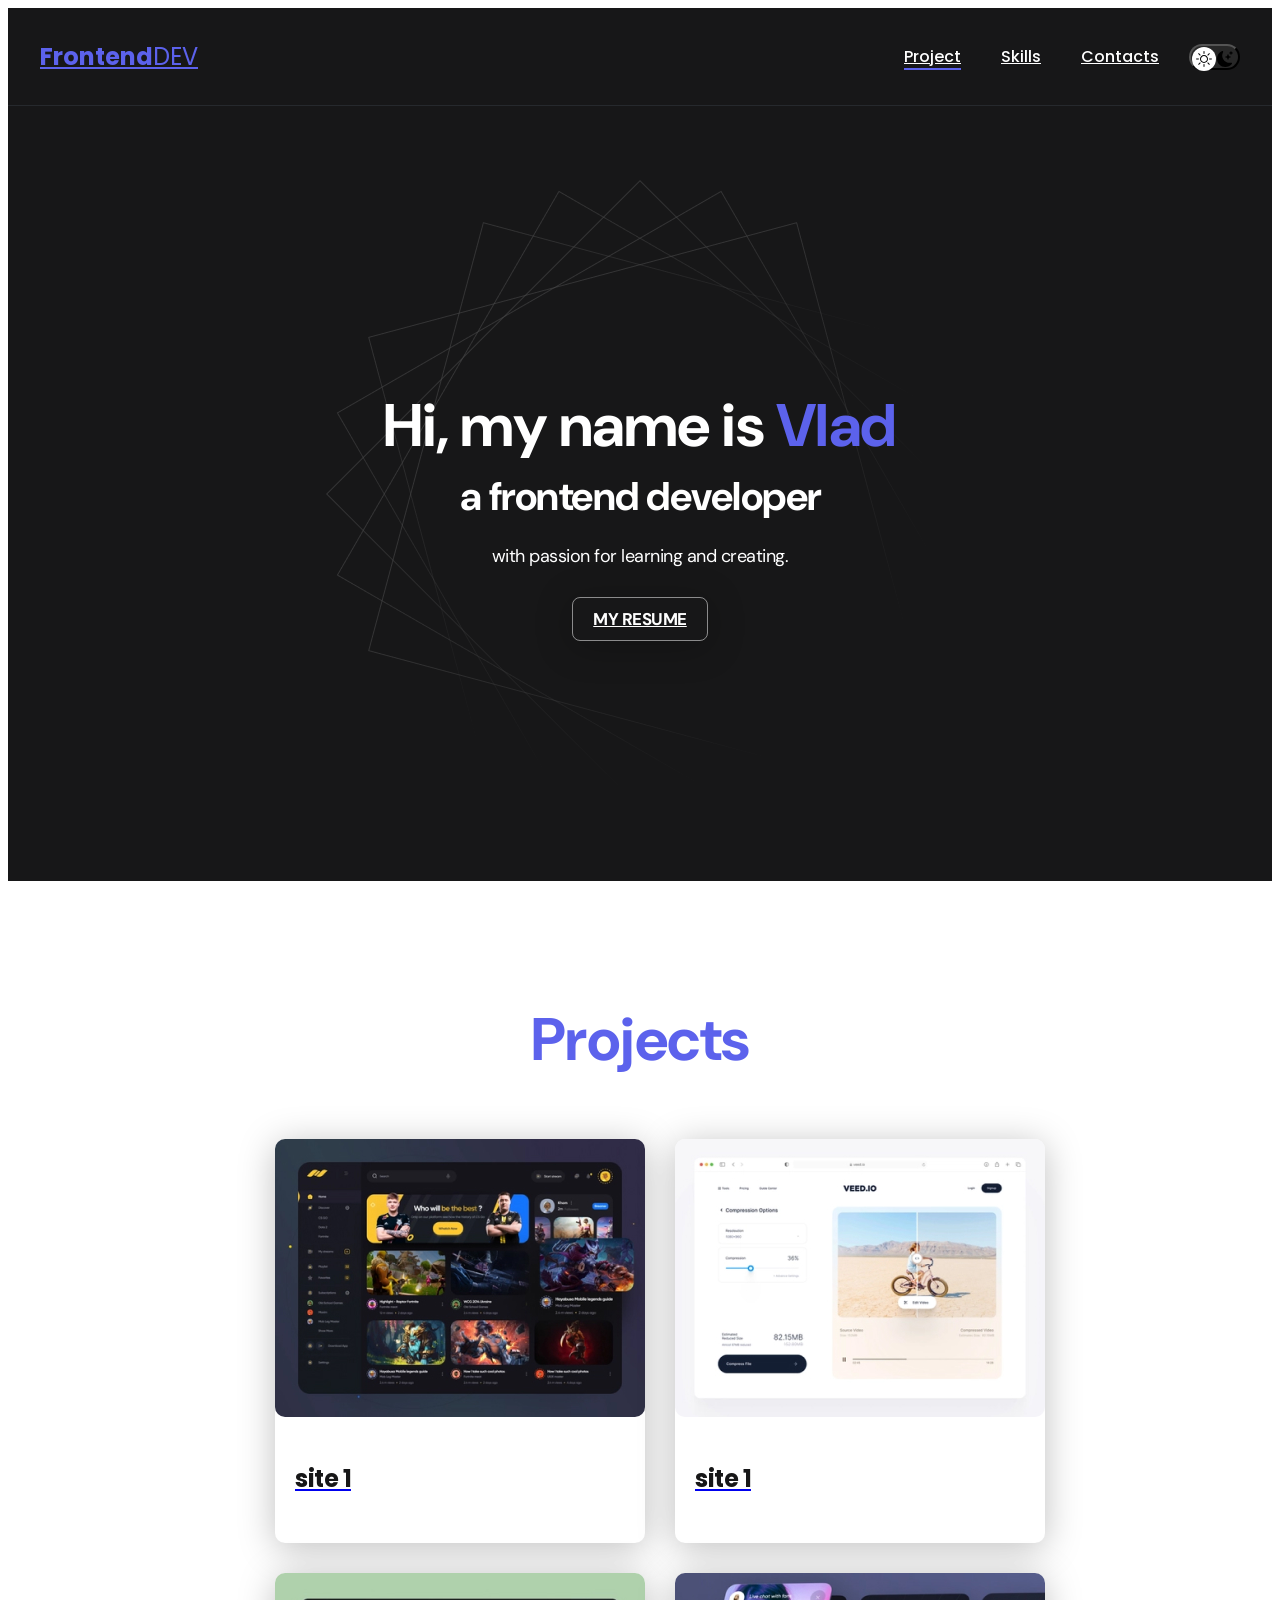
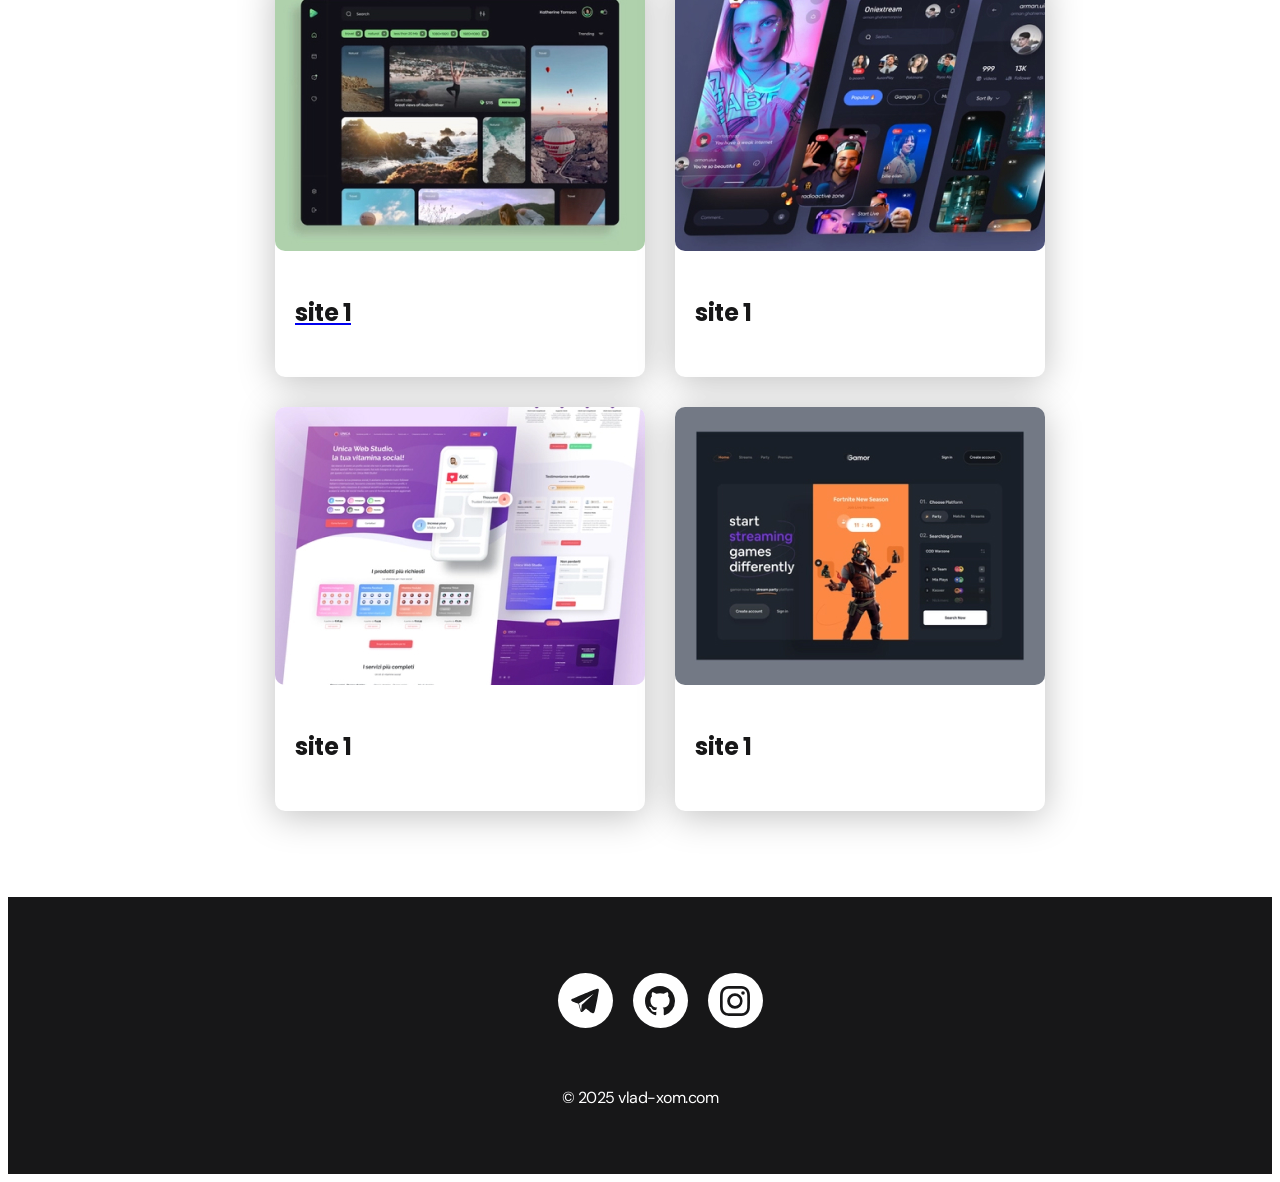
==== index.html @ 2c5d8821 "Update project" ====
<!DOCTYPE html>
<html lang="en">
<head>
    <meta charset="UTF-8">
    <meta name="viewport" content="width=device-width, initial-scale=1.0">
    <title>My portfolio</title>
    <link rel="stylesheet" href="./css/main.css">
<link rel="stylesheet" href="https://fonts.googleapis.com/css2?family=Material+Symbols+Outlined:opsz,wght,FILL,GRAD@20..48,100..700,0..1,-50..200&icon_names=alternate_email" />

</head>
<body>
    <nav class="nav">
        <div class="container">
            <div class="nav-row">
                <a href="./index.html" class="logo"><strong>Frontend</strong>DEV</a>

                <button class="dark-mode-btn">
                    <img src="./img/icons/Sun.svg" alt="" class="dark-mode-btn__icon">
                    <img src="./img/icons/Moon.svg" alt="" class="dark-mode-btn__icon">
                </button>

                <ul class="nav-list">
                    <li class="nav-list__item"><a href="./index.html" class="nav-list__link nav-list__link--active">Project</a></li>
                    <li class="nav-list__item"><a href="./skills.html" class="nav-list__link">Skills</a></li>
                    <li class="nav-list__item"><a href="./contacts.html" class="nav-list__link">Contacts</a></li>
                </ul>
            </div>
        </div>
    </nav>

    <header class="header">
                <div class="header__wrapper">
                <h1 class="header__title">
                    <strong>Hi, my name is <em>Vlad</em></strong><br>
                     a frontend developer
                </h1>
                <div class="header__text">
                    <p>with passion for learning and creating.</p>
                </div>
                <!--class="btn" Був такий клас але змінив 300 строчка css-->
                <a href=".//resume.html" class="header-btn">My resume</a>
            </div>
    </header>

    <main class="section">
        <div class="container">
            <h2 class="title-1">Projects</h2>
            <ul class="projects">
                <li class="project">
                    <a href="./project-page.html">
                    <img src="./img/projects/01.jpg" alt="Project img" class="project__img">
                    <h3 class="project__title">site 1</h3>
                    </a>
                </li>
                <li class="project">
                    <a href="./project-page.html">
                    <img src="./img/projects/02.jpg" alt="Project img" class="project__img">
                    <h3 class="project__title">site 1</h3>
                    </a>
                </li>
                <li class="project">
                    <a href="./project-page.html">
                    <img src="./img/projects/03.jpg" alt="Project img" class="project__img">
                    <h3 class="project__title">site 1</h3>
                    </a>
                </li>
                <li class="project">
                    <img src="./img/projects/04.jpg" alt="Project img" class="project__img">
                    <h3 class="project__title">site 1</h3>
                </li>
                <li class="project">
                    <img src="./img/projects/05.jpg" alt="Project img" class="project__img">
                    <h3 class="project__title">site 1</h3>
                </li>
                <li class="project">
                    <img src="./img/projects/06.jpg" alt="Project img" class="project__img">
                    <h3 class="project__title">site 1</h3>
                </li>
            </ul>
        </div>
    </main>

    <footer class="footer">
        <div class="container">
            <div class="footer__wrapper">
                <!-- Стара версія 
            <ul class="social">
                <li class="social__item"><a href="https://github.com/vlad-xom"><img src="./img/icons/gitHub.svg" alt="link"></a></li>
                <li class="social__item"><a href="https://www.instagram.com/vlad.wrtx?igsh=cWZtY2U5YmU4dnN1&utm_source=qr"><img src="./img/icons/instagram.svg" alt="link"></a></li>
                <li class="social__item"><a href="#!"><img src="./img/icons/linkedIn.svg" alt="link"></a></li>
                <li class="social__item"><a href="#!"><img src="./img/icons/twitter.svg" alt="link"></a></li> -->
                <!--<li class="social__item"><a href="#!"><img src="./img/icons/vk.svg" alt="link"></a></li> 
            </ul>
        -->
            <ul class="example-2">
                  <li class="icon-content">
                <a
                  data-social="telegram"
                  aria-label="Telegram"
                  href="https://t.me/vlad_wrtx">
                  <div class="filled"></div>
                  <svg viewBox="0 0 100 100" version="1.1">
                    <path
                      fill="currentColor"
                      d="M95,9.9c-1.3-1.1-3.4-1.2-7-0.1c0,0,0,0,0,0c-2.5,0.8-24.7,9.2-44.3,17.3c-17.6,7.3-31.9,13.7-33.6,14.5  c-1.9,0.6-6,2.4-6.2,5.2c-0.1,1.8,1.4,3.4,4.3,4.7c3.1,1.6,16.8,6.2,19.7,7.1c1,3.4,6.9,23.3,7.2,24.5c0.4,1.8,1.6,2.8,2.2,3.2  c0.1,0.1,0.3,0.3,0.5,0.4c0.3,0.2,0.7,0.3,1.2,0.3c0.7,0,1.5-0.3,2.2-0.8c3.7-3,10.1-9.7,11.9-11.6c7.9,6.2,16.5,13.1,17.3,13.9  c0,0,0.1,0.1,0.1,0.1c1.9,1.6,3.9,2.5,5.7,2.5c0.6,0,1.2-0.1,1.8-0.3c2.1-0.7,3.6-2.7,4.1-5.4c0-0.1,0.1-0.5,0.3-1.2  c3.4-14.8,6.1-27.8,8.3-38.7c2.1-10.7,3.8-21.2,4.8-26.8c0.2-1.4,0.4-2.5,0.5-3.2C96.3,13.5,96.5,11.2,95,9.9z M30,58.3l47.7-31.6  c0.1-0.1,0.3-0.2,0.4-0.3c0,0,0,0,0,0c0.1,0,0.1-0.1,0.2-0.1c0.1,0,0.1,0,0.2-0.1c-0.1,0.1-0.2,0.4-0.4,0.6L66,38.1  c-8.4,7.7-19.4,17.8-26.7,24.4c0,0,0,0,0,0.1c0,0-0.1,0.1-0.1,0.1c0,0,0,0.1-0.1,0.1c0,0.1,0,0.1-0.1,0.2c0,0,0,0.1,0,0.1  c0,0,0,0,0,0.1c-0.5,5.6-1.4,15.2-1.8,19.5c0,0,0,0,0-0.1C36.8,81.4,31.2,62.3,30,58.3z"></path>
                  </svg>
                </a>
                <div class="tooltip">Telegram</div>
              </li>
              
              <li class="icon-content">
                <a href="https://github.com/vlad-xom" aria-label="GitHub" data-social="github">
                  <div class="filled"></div>
                  <svg
                    xmlns="http://www.w3.org/2000/svg"
                    width="16"
                    height="16"
                    fill="currentColor"
                    class="bi bi-github"
                    viewBox="0 0 16 16"
                    xml:space="preserve">
                    <path
                      d="M8 0C3.58 0 0 3.58 0 8c0 3.54 2.29 6.53 5.47 7.59.4.07.55-.17.55-.38 0-.19-.01-.82-.01-1.49-2.01.37-2.53-.49-2.69-.94-.09-.23-.48-.94-.82-1.13-.28-.15-.68-.52-.01-.53.63-.01 1.08.58 1.23.82.72 1.21 1.87.87 2.33.66.07-.52.28-.87.51-1.07-1.78-.2-3.64-.89-3.64-3.95 0-.87.31-1.59.82-2.15-.08-.2-.36-1.02.08-2.12 0 0 .67-.21 2.2.82.64-.18 1.32-.27 2-.27s1.36.09 2 .27c1.53-1.04 2.2-.82 2.2-.82.44 1.1.16 1.92.08 2.12.51.56.82 1.27.82 2.15 0 3.07-1.87 3.75-3.65 3.95.29.25.54.73.54 1.48 0 1.07-.01 1.93-.01 2.2 0 .21.15.46.55.38A8.01 8.01 0 0 0 16 8c0-4.42-3.58-8-8-8"
                      fill="currentColor"></path>
                  </svg>
                </a>
                <div class="tooltip">GitHub</div>
              </li>

              <li class="icon-content">
                <a
                  href="https://www.instagram.com/vlad.wrtx?igsh=cWZtY2U5YmU4dnN1&utm_source=qr"
                  aria-label="Instagram"
                  data-social="instagram">
                  <div class="filled"></div>
                  <svg
                    xmlns="http://www.w3.org/2000/svg"
                    width="16"
                    height="16"
                    fill="currentColor"
                    class="bi bi-instagram"
                    viewBox="0 0 16 16"
                    xml:space="preserve">
                    <path
                      d="M8 0C5.829 0 5.556.01 4.703.048 3.85.088 3.269.222 2.76.42a3.9 3.9 0 0 0-1.417.923A3.9 3.9 0 0 0 .42 2.76C.222 3.268.087 3.85.048 4.7.01 5.555 0 5.827 0 8.001c0 2.172.01 2.444.048 3.297.04.852.174 1.433.372 1.942.205.526.478.972.923 1.417.444.445.89.719 1.416.923.51.198 1.09.333 1.942.372C5.555 15.99 5.827 16 8 16s2.444-.01 3.298-.048c.851-.04 1.434-.174 1.943-.372a3.9 3.9 0 0 0 1.416-.923c.445-.445.718-.891.923-1.417.197-.509.332-1.09.372-1.942C15.99 10.445 16 10.173 16 8s-.01-2.445-.048-3.299c-.04-.851-.175-1.433-.372-1.941a3.9 3.9 0 0 0-.923-1.417A3.9 3.9 0 0 0 13.24.42c-.51-.198-1.092-.333-1.943-.372C10.443.01 10.172 0 7.998 0zm-.717 1.442h.718c2.136 0 2.389.007 3.232.046.78.035 1.204.166 1.486.275.373.145.64.319.92.599s.453.546.598.92c.11.281.24.705.275 1.485.039.843.047 1.096.047 3.231s-.008 2.389-.047 3.232c-.035.78-.166 1.203-.275 1.485a2.5 2.5 0 0 1-.599.919c-.28.28-.546.453-.92.598-.28.11-.704.24-1.485.276-.843.038-1.096.047-3.232.047s-2.39-.009-3.233-.047c-.78-.036-1.203-.166-1.485-.276a2.5 2.5 0 0 1-.92-.598 2.5 2.5 0 0 1-.6-.92c-.109-.281-.24-.705-.275-1.485-.038-.843-.046-1.096-.046-3.233s.008-2.388.046-3.231c.036-.78.166-1.204.276-1.486.145-.373.319-.64.599-.92s.546-.453.92-.598c.282-.11.705-.24 1.485-.276.738-.034 1.024-.044 2.515-.045zm4.988 1.328a.96.96 0 1 0 0 1.92.96.96 0 0 0 0-1.92m-4.27 1.122a4.109 4.109 0 1 0 0 8.217 4.109 4.109 0 0 0 0-8.217m0 1.441a2.667 2.667 0 1 1 0 5.334 2.667 2.667 0 0 1 0-5.334"
                      fill="currentColor"></path>
                  </svg>
                </a>
                <div class="tooltip">Instagram</div>
              </li>
            </ul>
            <div class="copyright">
                <p>© 2025 vlad-xom.com</p>
            </div>
            </div>
        </div>
    </footer>


    <script src="./js/main.js"></script>

</body>
</html>
---- css/main.css ----
@import "./reset.css";
@import url('https://fonts.googleapis.com/css2?family=DM+Sans:ital,opsz,wght@0,9..40,100..1000;1,9..40,100..1000&family=Poppins:wght@400;500;700&display=swap');


:root {
    --blackpure: #000;
    --black: #171718;
    --black-border: #26292d;
    --white: #fff;
    --purpule: #5c62ec;



    --text-color: var(--black);
    --dark-bg: var(--black);
    --dark-border: var(--black-border);
    --header-text: var(--white);
    --accent: var(--purpule);




    /* light mode */
    --page-bg: var(--white);
    --text-color: var(--black);

    --title-1: var(--accent);

    --project-card-bg: var(--white);
    --project-card-text: var(--black);
    --box-shadow: 0px 5px 36px rgba(0, 0, 0, 0.25);
}
.dark {
    /* dark mode */
    --page-bg: #252526;
    --text-color: var(--white);

    --title-1: var(--white);

    --project-card-bg: var(--black);
    --project-card-text: var(--white);
    --box-shadow: 0px 5px 36px rgba(0, 0, 0, 0.8);


}
html,body {
    display: flex;
    flex-direction: column;
    font-family: "DM Sans", sans-serif;
    letter-spacing: -0.5px;
    min-height: 100vh;

    /* light mode */ 
    background-color: var(--page-bg);
    color: var(--text-color);

}



.container {
    margin: 0 auto;
    padding: 0 15px;
    max-width: 1200px;
}


.section {
    padding: 70px 0;
}

.title-1 {
    margin-bottom: 60px;
    font-size: 60px;
    font-weight: 700;
    color: var(--title-1);
    line-height: 1.3;
    text-align: center;

}

.title-2 {
    font-size: 40px;
    line-height: 1.3;
    margin-bottom: 20px;
    font-weight: 700;
}
/*
.none {
    display: none !important;
}
*/

/*
.poppins-regular {
  font-family: "Poppins", sans-serif;
  font-weight: 400;
  font-style: normal;
}

.poppins-medium {
  font-family: "Poppins", sans-serif;
  font-weight: 500;
  font-style: normal;
}

.poppins-bold {
  font-family: "Poppins", sans-serif;
  font-weight: 700;
  font-style: normal;
}

.dm-sans-<uniquifier> {
  font-family: "DM Sans", sans-serif;
  font-optical-sizing: auto;
  font-weight: <weight>;
  font-style: normal;
}
*/


/* Nav */

.nav {
    padding: 20px 0;
    border-bottom: 1px solid var(--dark-border);
    background-color: var(--dark-bg);
    color: var(--header-text);
    letter-spacing: normal;
}
.nav-row {
    display: flex;
    justify-content: flex-end;
    align-items: center;
    column-gap: 30px;
    row-gap: 20px;
    flex-wrap: wrap;
}

.logo {
    margin-right: auto;
    color: var(--accent);
    font-size: 24px;
    font-family: "Poppins", sans-serif;
}

.logo strong {
    font-weight: 700;
}
.nav-list {
    display: flex;
    align-items: center;
    row-gap: 10px;
    column-gap: 40px;
    font-size: 16px;
    font-weight: 500;
    font-family: 'Poppins' sans-serif;
}
.nav-list__link {
    color: var(--header-text);
    transition: opacity 0.2s ease-in;
}
.nav-list__link:hover {
    opacity: 0.8;
}
.nav-list__link--active {
    position: relative;
}

.nav-list__link--active::before {
    content: "";
    position: absolute;
    left: 0;
    top: 100%;
    display: block;
    height: 2px;
    width: 100%;
    background-color: var(--accent);
}

/* Dark mode btn */ 

.dark-mode-btn {
    order: 9;
    display: flex;
    justify-content: space-between;
    position: relative;
    width: 51px;
    height: 26px;
    border-radius: 50px;
    background-color: #272727;
    padding: 5px;
}
.dark-mode-btn::before {
    content: '';
    position: absolute;
    top: 1px;
    left: 1px;
    display: block;
    width: 24px;
    height: 24px;
    border-radius: 50%;
    background-color: var(--white);
    transition: all 0.2s ease-in;
}

.dark-mode-btn--active::before {
    left: 26px;
}

.dark-mode-btn__icon {
    position: relative;
    z-index: 9;
}


/* Header */


.header {
    display: flex;
    justify-content: center;
    align-items: center;
    min-height: 695px;
    padding: 40px 0;
    background-color: var(--dark-bg);
    color: var(--header-text);
    text-align: center;
    background-image: url('./../img/Header-bg.png');
    background-repeat: no-repeat;
    background-size: auto;
    background-position: center;
}

.header__wrapper {
    padding: 0 15px;
    max-width: 660px;
}

.header__title {
    margin-bottom: 20px;
    font-size: 40px;
    font-weight: 700;
    line-height: 1.4;
}
.header__title strong {
    font-size: 60px;
    font-weight: 700;
}
.header__title em {
    font-style: normal;
    color: var(--accent);
}
.header__text {
    margin-bottom: 40px;
    font-size: 18px;
    line-height: 1.333;
}
.header__text p + p {
    margin-top: 0.5em;
}

.header-btn {
  padding: 10px 20px;
  text-transform: uppercase;
  border-radius: 8px;
  font-size: 17px;
  font-weight: 700;
  color: var(--white);
  text-shadow: none;
  background: transparent;
  cursor: pointer;
  box-shadow: var(--box-shadow);
  border: 1px solid #ffffff80;
  transition: 0.5s ease;
  user-select: none;
}

.header-btn:hover {
  color: #ffffff;
  background: var(--accent);
  border: 1px solid #5c62ec;
  text-shadow: 0 0 5px #ffffff, 0 0 10px #ffffff, 0 0 20px #ffffff;
  box-shadow: 0 0 5px #5c62ec, 0 0 20px #5c62ec, 0 0 50px #5c62ec,
    0 0 100px #5c62ec;
}

/* 
.btn {
    display: inline-block;
    height: 48px;
    padding: 12px 28px;
    border-radius: 5px;
    background-color: var(--accent);
    color: var(--white);
    letter-spacing: 0.15px;
    font-size: 16px;
    font-weight: 500;
    transition: opacity 0.15s ease-in; 
}

.btn:hover {
    opacity: 0.8;
}
.btn:active {
    position: relative;
    top: 2px;
}
*/
/* Btn outline */

.button-icon {
  display: flex;
  border: 3px #fff solid;
  width: fit-content;
  height: fit-content;
  cursor: pointer;
}

.icon {
  background-color: #fff;
  padding: 10px 10px 5px 10px;
}

.icon svg {
  width: 25px;
  height: 25px;
}

.cube {
  transition: all 0.4s;
  transform-style: preserve-3d;
  width: 200px;
  height: 20px;
}

.button-icon:hover {
  border-color: var(--accent);
}

.button-icon:hover .cube {
  transform: rotateX(90deg);
}

.side {
  position: absolute;
  height: 47px;
  width: 200px;
  display: flex;
  font-size: 0.8em;
  justify-content: center;
  align-items: center;
  text-transform: uppercase;
  letter-spacing: 0.5px;
  font-weight: bold;
}

.top {
  background: var(--accent);
  color: #fff;
  transform: rotateX(-90deg) translate3d(0, 13.5px, 2em);
}

.front {
  background: #222229;
  color: #fff;
  transform: translate3d(0, 0, 1em);
}
.btn-outline {
    height: 48px;
    border-radius: 5px;
    padding: 12px 20px;
    border: 1px solid #000;
    color: var(--blackpure);
    display: flex;
    column-gap: 10px;
    align-items: center;
    transition: opacity 0.15s ease-in; 
    background-color: var(--white);
}

.btn-outline:hover {
    opacity: 0.8;
}
.btn-outline:active {
    position: relative;
    top: 2px;
}

/* Projects */



.projects {
    display: flex;
    justify-content: center;
    flex-wrap: wrap;
    column-gap: 30px;
    row-gap: 30px;
}

.project {
    max-width: 370px;
    background-color: var(--project-card-bg);
    box-shadow: var(--box-shadow);
    border-radius: 10px;
}

.project__img {
    border-radius: 10px;
}

.project__title {
    padding: 15px 20px 25px;
    font-weight: 700;
    font-size: 24px;
    line-height: 1.3;
    color: var(--project-card-text);
}

/* Project details */

.project-details {
    display: flex;
    flex-direction: column;
    align-items: center;
    margin: 0 auto;
    max-width: 865px;
    text-align: center;
}

.project-details__cover {
    max-width: 100%;
    margin-bottom: 40px;
    box-shadow: 0px 5px 35px rgba(0, 0, 0, 0.25);
    border-radius: 10px;
}

.project-details__desc {
    font-weight: 700;
    font-size: 24px;
    line-height: 130%;
    margin-bottom: 30px;
    line-height: 1.3;
}

/* Content list */



                                                             /* Footer */

.footer {
    margin-top: auto;
    padding: 60px 0 50px;
    background-color: var(--dark-bg);
    color: var(--header-text);
}

.footer__wrapper {
    display: flex;
    flex-direction: column;
    align-items: center;
    row-gap: 27px;
}

.social {
     display: flex;
     column-gap: 30px;
     align-items: center;
}


.copyright {
    font-size: 16px;

}

.copyright p + p {
    margin-top: 0.5em;
}

.content-list {
    max-width: 570px;
    display: flex;
    flex-direction: column;
    align-items: center;
    text-align: center;
    row-gap: 40px;
    margin: 0 auto;
}

.content-list a {
    color: var(--accent);
}

.content-list__item {
    font-size: 18px;
    line-height: 1.5;

}

.content-list__item p + p {
    margin-top: 0.5em;
}


ul {
  list-style: none;
  font-family: "Poppins", sans-serif;
  font-weight: 700;
}

.example-2 {
  display: flex;
  justify-content: center;
  align-items: center;
}
.example-2 .icon-content {
  margin: 0 10px;
  position: relative;
}
.example-2 .icon-content .tooltip {
  position: absolute;
  top: -30px;
  left: 50%;
  transform: translateX(-50%);
  color: #fff;
  padding: 6px 10px;
  border-radius: 5px;
  opacity: 0;
  visibility: hidden;
  font-size: 14px;
  transition: all 0.3s ease;
}
.example-2 .icon-content:hover .tooltip {
  opacity: 1;
  visibility: visible;
  top: -50px;
}
.example-2 .icon-content a {
  position: relative;
  overflow: hidden;
  display: flex;
  justify-content: center;
  align-items: center;
  width: 55px;
  height: 55px;
  border-radius: 50%;
  color: var(--black);
  background-color: #fff;
  transition: all 0.3s ease-in-out;
}
.example-2 .icon-content a:hover {
  box-shadow: 3px 2px 45px 0px rgb(0 0 0 / 12%);
}
.example-2 .icon-content a svg {
  position: relative;
  z-index: 1;
  width: 30px;
  height: 30px;
}
.example-2 .icon-content a:hover {
  color: white;
}
.example-2 .icon-content a .filled {
  position: absolute;
  top: auto;
  bottom: 0;
  left: 0;
  width: 100%;
  height: 0;
  background-color: #000;
  transition: all 0.3s ease-in-out;
}
.example-2 .icon-content a:hover .filled {
  height: 100%;
}
.example-2 .icon-content a[data-social="spotify"] .filled,
.example-2 .icon-content a[data-social="spotify"] ~ .tooltip {
  background-color: #1db954;
}
.example-2 .icon-content a[data-social="pinterest"] .filled,
.example-2 .icon-content a[data-social="pinterest"] ~ .tooltip {
  background-color: #bd081c;
}
.example-2 .icon-content a[data-social="dribbble"] .filled,
.example-2 .icon-content a[data-social="dribbble"] ~ .tooltip {
  background-color: #ea4c89;
}
.example-2 .icon-content a[data-social="telegram"] .filled,
.example-2 .icon-content a[data-social="telegram"] ~ .tooltip {
  background-color: #0088cc;
}
.example-2 .icon-content a[data-social="instagram"] .filled,
.example-2 .icon-content a[data-social="instagram"] ~ .tooltip {
  background: linear-gradient(
    45deg,
    #405de6,
    #5b51db,
    #b33ab4,
    #c135b4,
    #e1306c,
    #fd1f1f
  );
}
.example-2 .icon-content a[data-social="github"] .filled,
.example-2 .icon-content a[data-social="github"] ~ .tooltip {
  background-color: #24262a;
}




                                                /* Мобільна та декстопна адаптація */
@media (max-width: 620px) {

    .header {
        min-height: unset;
    }
    .header__title {
        font-size: 30px;
    }
    .header__title strong {
        font-size: 40px;
    }
    .nav-row {
        justify-content: space-between;
    }
    .dark-mode-btn {
        order: 0;
    }
    .section {
        padding: 40px 0;
    }
    .title-1 {
        font-size: 40px;
        margin-bottom: 30px;
    }
    .title-2 {
        margin-bottom: 10px;
        font-size: 30px;
    }
    .project__title {
        font-size: 22px;
    }
    .footer {
        padding: 40px 0 30px;
    }
    .footer__wrapper {
        row-gap: 20px;
    }
    .social__item {
        width: 28px;
    }
    .social {
        column-gap: 20px;
    }
    .content-list {
        row-gap: 20px;
    }
    .content-list__item {
        font-size: 16px;
    }
    .project-details__desc {
        margin-bottom: 20px;
        font-size: 22px;
    }
}












.resume-box {
    padding: 15px 5px;
}

.resume-card {
  display: flex;
  flex-direction: row;
  font-weight: 600;
  background-color: var(--project-card-bg);
  font-family: "Poppins", sans-serif;
  border-radius: 15px;
  box-shadow: 0 10px 25px rgba(0,0,0,0.1);
  overflow: hidden;
  transition: transform 0.3s ease;
  padding: 25px 25px;
}

.resume-image {
  flex: 1;
  background-color: var(--white);
}

.resume-image img {
  object-fit: cover;
  width: 100%;
  height: 100%;
  display: block;

}

.resume-info {
  flex: 2;
  padding: 30px;
}

.resume-info h1 {
  margin-top: 0;
  margin-bottom: 15px;
  font-size: 28px;
  color: var(--accent);
}

.resume-info p {
  margin: 8px 0;
  font-size: 16px;
  color: var(--project-card-text);
}

.resume-info strong {
  color: var(--accent);
}
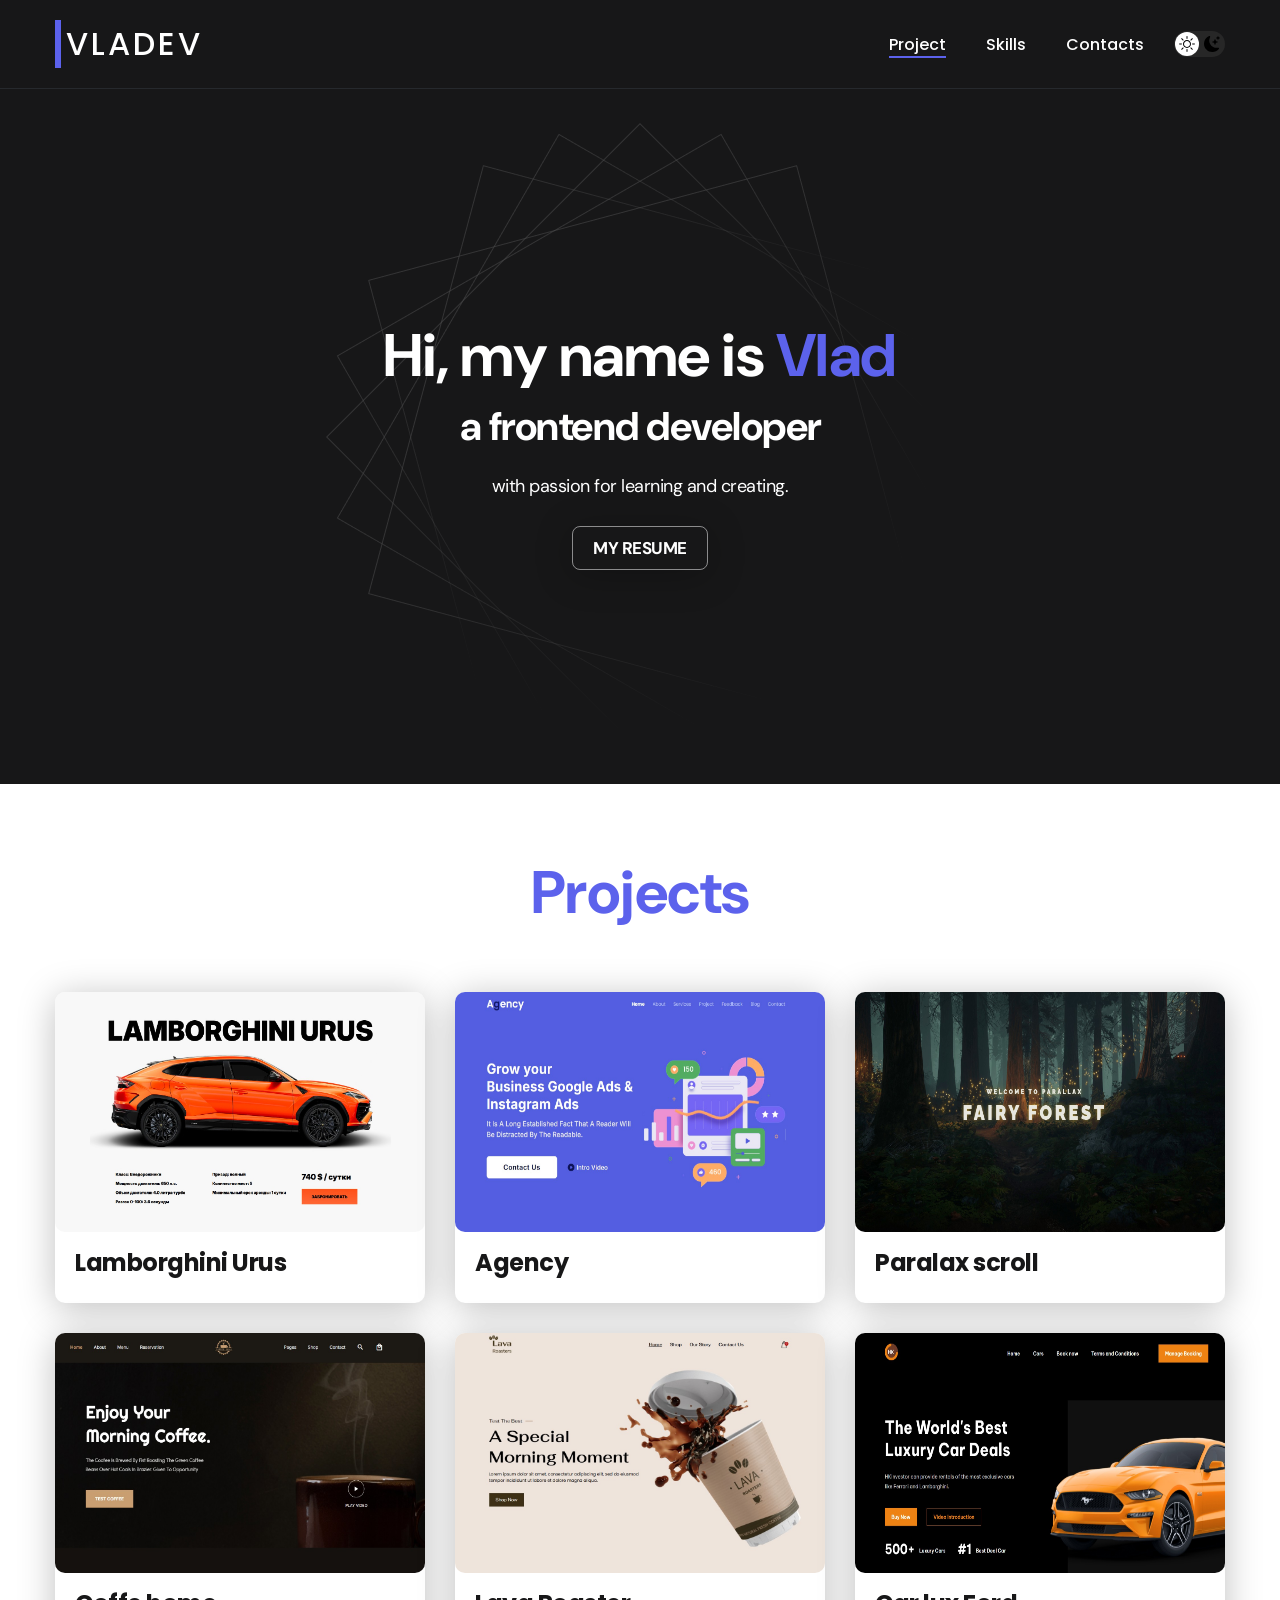
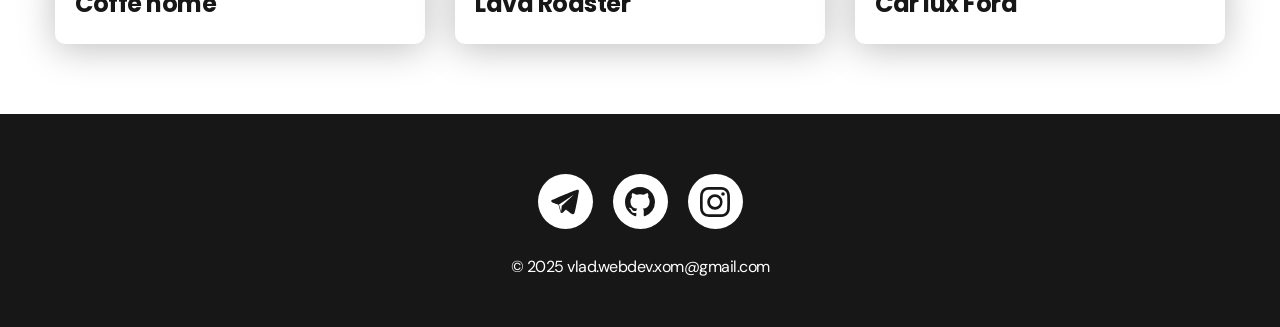
==== commit 9c03bee8: "one commit" ====
--- a/index.html
+++ b/index.html
@@ -1,163 +1,173 @@
-<!DOCTYPE html>
-<html lang="en">
-<head>
-    <meta charset="UTF-8">
-    <meta name="viewport" content="width=device-width, initial-scale=1.0">
-    <title>My portfolio</title>
-    <link rel="stylesheet" href="./css/main.css">
-<link rel="stylesheet" href="https://fonts.googleapis.com/css2?family=Material+Symbols+Outlined:opsz,wght,FILL,GRAD@20..48,100..700,0..1,-50..200&icon_names=alternate_email" />
-
-</head>
-<body>
-    <nav class="nav">
-        <div class="container">
-            <div class="nav-row">
-                <a href="./index.html" class="logo"><strong>Frontend</strong>DEV</a>
-
-                <button class="dark-mode-btn">
-                    <img src="./img/icons/Sun.svg" alt="" class="dark-mode-btn__icon">
-                    <img src="./img/icons/Moon.svg" alt="" class="dark-mode-btn__icon">
-                </button>
-
-                <ul class="nav-list">
-                    <li class="nav-list__item"><a href="./index.html" class="nav-list__link nav-list__link--active">Project</a></li>
-                    <li class="nav-list__item"><a href="./skills.html" class="nav-list__link">Skills</a></li>
-                    <li class="nav-list__item"><a href="./contacts.html" class="nav-list__link">Contacts</a></li>
-                </ul>
-            </div>
-        </div>
-    </nav>
-
-    <header class="header">
-                <div class="header__wrapper">
-                <h1 class="header__title">
-                    <strong>Hi, my name is <em>Vlad</em></strong><br>
-                     a frontend developer
-                </h1>
-                <div class="header__text">
-                    <p>with passion for learning and creating.</p>
-                </div>
-                <!--class="btn" Був такий клас але змінив 300 строчка css-->
-                <a href=".//resume.html" class="header-btn">My resume</a>
-            </div>
-    </header>
-
-    <main class="section">
-        <div class="container">
-            <h2 class="title-1">Projects</h2>
-            <ul class="projects">
-                <li class="project">
-                    <a href="./project-page.html">
-                    <img src="./img/projects/01.jpg" alt="Project img" class="project__img">
-                    <h3 class="project__title">site 1</h3>
-                    </a>
-                </li>
-                <li class="project">
-                    <a href="./project-page.html">
-                    <img src="./img/projects/02.jpg" alt="Project img" class="project__img">
-                    <h3 class="project__title">site 1</h3>
-                    </a>
-                </li>
-                <li class="project">
-                    <a href="./project-page.html">
-                    <img src="./img/projects/03.jpg" alt="Project img" class="project__img">
-                    <h3 class="project__title">site 1</h3>
-                    </a>
-                </li>
-                <li class="project">
-                    <img src="./img/projects/04.jpg" alt="Project img" class="project__img">
-                    <h3 class="project__title">site 1</h3>
-                </li>
-                <li class="project">
-                    <img src="./img/projects/05.jpg" alt="Project img" class="project__img">
-                    <h3 class="project__title">site 1</h3>
-                </li>
-                <li class="project">
-                    <img src="./img/projects/06.jpg" alt="Project img" class="project__img">
-                    <h3 class="project__title">site 1</h3>
-                </li>
-            </ul>
-        </div>
-    </main>
-
-    <footer class="footer">
-        <div class="container">
-            <div class="footer__wrapper">
-                <!-- Стара версія 
-            <ul class="social">
-                <li class="social__item"><a href="https://github.com/vlad-xom"><img src="./img/icons/gitHub.svg" alt="link"></a></li>
-                <li class="social__item"><a href="https://www.instagram.com/vlad.wrtx?igsh=cWZtY2U5YmU4dnN1&utm_source=qr"><img src="./img/icons/instagram.svg" alt="link"></a></li>
-                <li class="social__item"><a href="#!"><img src="./img/icons/linkedIn.svg" alt="link"></a></li>
-                <li class="social__item"><a href="#!"><img src="./img/icons/twitter.svg" alt="link"></a></li> -->
-                <!--<li class="social__item"><a href="#!"><img src="./img/icons/vk.svg" alt="link"></a></li> 
-            </ul>
-        -->
-            <ul class="example-2">
-                  <li class="icon-content">
-                <a
-                  data-social="telegram"
-                  aria-label="Telegram"
-                  href="https://t.me/vlad_wrtx">
-                  <div class="filled"></div>
-                  <svg viewBox="0 0 100 100" version="1.1">
-                    <path
-                      fill="currentColor"
-                      d="M95,9.9c-1.3-1.1-3.4-1.2-7-0.1c0,0,0,0,0,0c-2.5,0.8-24.7,9.2-44.3,17.3c-17.6,7.3-31.9,13.7-33.6,14.5  c-1.9,0.6-6,2.4-6.2,5.2c-0.1,1.8,1.4,3.4,4.3,4.7c3.1,1.6,16.8,6.2,19.7,7.1c1,3.4,6.9,23.3,7.2,24.5c0.4,1.8,1.6,2.8,2.2,3.2  c0.1,0.1,0.3,0.3,0.5,0.4c0.3,0.2,0.7,0.3,1.2,0.3c0.7,0,1.5-0.3,2.2-0.8c3.7-3,10.1-9.7,11.9-11.6c7.9,6.2,16.5,13.1,17.3,13.9  c0,0,0.1,0.1,0.1,0.1c1.9,1.6,3.9,2.5,5.7,2.5c0.6,0,1.2-0.1,1.8-0.3c2.1-0.7,3.6-2.7,4.1-5.4c0-0.1,0.1-0.5,0.3-1.2  c3.4-14.8,6.1-27.8,8.3-38.7c2.1-10.7,3.8-21.2,4.8-26.8c0.2-1.4,0.4-2.5,0.5-3.2C96.3,13.5,96.5,11.2,95,9.9z M30,58.3l47.7-31.6  c0.1-0.1,0.3-0.2,0.4-0.3c0,0,0,0,0,0c0.1,0,0.1-0.1,0.2-0.1c0.1,0,0.1,0,0.2-0.1c-0.1,0.1-0.2,0.4-0.4,0.6L66,38.1  c-8.4,7.7-19.4,17.8-26.7,24.4c0,0,0,0,0,0.1c0,0-0.1,0.1-0.1,0.1c0,0,0,0.1-0.1,0.1c0,0.1,0,0.1-0.1,0.2c0,0,0,0.1,0,0.1  c0,0,0,0,0,0.1c-0.5,5.6-1.4,15.2-1.8,19.5c0,0,0,0,0-0.1C36.8,81.4,31.2,62.3,30,58.3z"></path>
-                  </svg>
-                </a>
-                <div class="tooltip">Telegram</div>
-              </li>
-              
-              <li class="icon-content">
-                <a href="https://github.com/vlad-xom" aria-label="GitHub" data-social="github">
-                  <div class="filled"></div>
-                  <svg
-                    xmlns="http://www.w3.org/2000/svg"
-                    width="16"
-                    height="16"
-                    fill="currentColor"
-                    class="bi bi-github"
-                    viewBox="0 0 16 16"
-                    xml:space="preserve">
-                    <path
-                      d="M8 0C3.58 0 0 3.58 0 8c0 3.54 2.29 6.53 5.47 7.59.4.07.55-.17.55-.38 0-.19-.01-.82-.01-1.49-2.01.37-2.53-.49-2.69-.94-.09-.23-.48-.94-.82-1.13-.28-.15-.68-.52-.01-.53.63-.01 1.08.58 1.23.82.72 1.21 1.87.87 2.33.66.07-.52.28-.87.51-1.07-1.78-.2-3.64-.89-3.64-3.95 0-.87.31-1.59.82-2.15-.08-.2-.36-1.02.08-2.12 0 0 .67-.21 2.2.82.64-.18 1.32-.27 2-.27s1.36.09 2 .27c1.53-1.04 2.2-.82 2.2-.82.44 1.1.16 1.92.08 2.12.51.56.82 1.27.82 2.15 0 3.07-1.87 3.75-3.65 3.95.29.25.54.73.54 1.48 0 1.07-.01 1.93-.01 2.2 0 .21.15.46.55.38A8.01 8.01 0 0 0 16 8c0-4.42-3.58-8-8-8"
-                      fill="currentColor"></path>
-                  </svg>
-                </a>
-                <div class="tooltip">GitHub</div>
-              </li>
-
-              <li class="icon-content">
-                <a
-                  href="https://www.instagram.com/vlad.wrtx?igsh=cWZtY2U5YmU4dnN1&utm_source=qr"
-                  aria-label="Instagram"
-                  data-social="instagram">
-                  <div class="filled"></div>
-                  <svg
-                    xmlns="http://www.w3.org/2000/svg"
-                    width="16"
-                    height="16"
-                    fill="currentColor"
-                    class="bi bi-instagram"
-                    viewBox="0 0 16 16"
-                    xml:space="preserve">
-                    <path
-                      d="M8 0C5.829 0 5.556.01 4.703.048 3.85.088 3.269.222 2.76.42a3.9 3.9 0 0 0-1.417.923A3.9 3.9 0 0 0 .42 2.76C.222 3.268.087 3.85.048 4.7.01 5.555 0 5.827 0 8.001c0 2.172.01 2.444.048 3.297.04.852.174 1.433.372 1.942.205.526.478.972.923 1.417.444.445.89.719 1.416.923.51.198 1.09.333 1.942.372C5.555 15.99 5.827 16 8 16s2.444-.01 3.298-.048c.851-.04 1.434-.174 1.943-.372a3.9 3.9 0 0 0 1.416-.923c.445-.445.718-.891.923-1.417.197-.509.332-1.09.372-1.942C15.99 10.445 16 10.173 16 8s-.01-2.445-.048-3.299c-.04-.851-.175-1.433-.372-1.941a3.9 3.9 0 0 0-.923-1.417A3.9 3.9 0 0 0 13.24.42c-.51-.198-1.092-.333-1.943-.372C10.443.01 10.172 0 7.998 0zm-.717 1.442h.718c2.136 0 2.389.007 3.232.046.78.035 1.204.166 1.486.275.373.145.64.319.92.599s.453.546.598.92c.11.281.24.705.275 1.485.039.843.047 1.096.047 3.231s-.008 2.389-.047 3.232c-.035.78-.166 1.203-.275 1.485a2.5 2.5 0 0 1-.599.919c-.28.28-.546.453-.92.598-.28.11-.704.24-1.485.276-.843.038-1.096.047-3.232.047s-2.39-.009-3.233-.047c-.78-.036-1.203-.166-1.485-.276a2.5 2.5 0 0 1-.92-.598 2.5 2.5 0 0 1-.6-.92c-.109-.281-.24-.705-.275-1.485-.038-.843-.046-1.096-.046-3.233s.008-2.388.046-3.231c.036-.78.166-1.204.276-1.486.145-.373.319-.64.599-.92s.546-.453.92-.598c.282-.11.705-.24 1.485-.276.738-.034 1.024-.044 2.515-.045zm4.988 1.328a.96.96 0 1 0 0 1.92.96.96 0 0 0 0-1.92m-4.27 1.122a4.109 4.109 0 1 0 0 8.217 4.109 4.109 0 0 0 0-8.217m0 1.441a2.667 2.667 0 1 1 0 5.334 2.667 2.667 0 0 1 0-5.334"
-                      fill="currentColor"></path>
-                  </svg>
-                </a>
-                <div class="tooltip">Instagram</div>
-              </li>
-            </ul>
-            <div class="copyright">
-                <p>© 2025 vlad-xom.com</p>
-            </div>
-            </div>
-        </div>
-    </footer>
-
-
-    <script src="./js/main.js"></script>
-
-</body>
+<!DOCTYPE html>
+<html lang="en">
+<head>
+    <meta charset="UTF-8">
+    <meta name="viewport" content="width=device-width, initial-scale=1.0">
+    <title>My portfolio</title>
+    <link rel="stylesheet" href="./css/main.css">
+<link rel="stylesheet" href="https://fonts.googleapis.com/css2?family=Material+Symbols+Outlined:opsz,wght,FILL,GRAD@20..48,100..700,0..1,-50..200&icon_names=alternate_email" />
+
+</head>
+<body>
+    <nav class="nav">
+        <div class="container">
+            <div class="nav-row">
+                <!--<a href="./index.html" class="logo"><strong>Frontend</strong>DEV</a> 165 код css-->
+                <a href="./index.html" class="logo" data-text="Awesome">
+                    <span class="actual-text">&nbsp;VlaDEV&nbsp;</span>
+                    <span aria-hidden="true" class="logo-hover__text">&nbsp;VlaDEV&nbsp;</span>
+                </a>
+
+                <button class="dark-mode-btn">
+                    <img src="./img/icons/Sun.svg" alt="" class="dark-mode-btn__icon">
+                    <img src="./img/icons/Moon.svg" alt="" class="dark-mode-btn__icon">
+                </button>
+
+                <!-- From Uiverse.io by JkHuger --> 
+                <ul class="nav-list">
+                    <li class="nav-list__item"><a href="./index.html" class="nav-list__link nav-list__link--active">Project</a></li>
+                    <li class="nav-list__item"><a href="./skills.html" class="nav-list__link">Skills</a></li>
+                    <li class="nav-list__item"><a href="./contacts.html" class="nav-list__link">Contacts</a></li>
+                </ul>
+            </div>
+        </div>
+    </nav>
+
+    <header class="header">
+        <div class="header__wrapper">
+            <h1 class="header__title"><strong>Hi, my name is <em>Vlad</em></strong><br>a frontend developer</h1>
+                <div class="header__text">
+                    <p>with passion for learning and creating.</p>
+                </div>
+                <!--class="btn" Був такий клас але змінив 300 строчка css-->
+                <a href=".//resume.html" class="header-btn">My resume</a>
+        </div>
+    </header>
+
+    <main class="section">
+        <div class="container">
+            <h2 class="title-1">Projects</h2>
+            <ul class="projects">
+                <li class="project">
+                    <a href="https://vlad-xom.github.io/urus-veb-site/">
+                    <img src="./img/projects/img-site-1.jpg" alt="Project img" class="project__img">
+                    <h3 class="project__title">Lamborghini Urus</h3>
+                    </a>
+                </li>
+                <li class="project">
+                    <a href="https://vlad-xom.github.io/agency-veb-site/">
+                    <img src="./img/projects/img-site-2.jpg" alt="Project img" class="project__img">
+                    <h3 class="project__title">Agency</h3>
+                    </a>
+                </li>
+                <li class="project">
+                    <a href="https://vlad-xom.github.io/paralax-site/">
+                    <img src=".//img/projects/img-site-3.jpg" alt="Project img" class="project__img">
+                    <h3 class="project__title">Paralax scroll</h3>
+                    </a>
+                </li>
+
+                <li class="project">
+                    <a href="https://vlad-xom.github.io/coffe-home/">
+                    <img src="./img/projects/img-site-4.jpg" alt="Project img" class="project__img">
+                    <h3 class="project__title">Coffe home</h3>
+                    </a>
+                </li>
+                <li class="project">
+                    <a href="https://vlad-xom.github.io/lava-roaster/">
+                    <img src=".//img/projects/img-site-5.jpg" alt="Project img" class="project__img">
+                    <h3 class="project__title">Lava Roaster</h3>
+                    </a>
+                </li>
+                <li class="project">
+                    <a href="https://vlad-xom.github.io/car-ford-lux/">
+                    <img src=".//img/projects/img-site-6.jpg" alt="Project img" class="project__img">
+                    <h3 class="project__title">Car lux Ford</h3>
+                    </a>
+                </li>
+                
+            </ul>
+        </div>
+    </main>
+
+    <footer class="footer">
+        <div class="container">
+            <div class="footer__wrapper">
+                <!-- Стара версія 
+            <ul class="social">
+                <li class="social__item"><a href="https://github.com/vlad-xom"><img src="./img/icons/gitHub.svg" alt="link"></a></li>
+                <li class="social__item"><a href="https://www.instagram.com/vlad.wrtx?igsh=cWZtY2U5YmU4dnN1&utm_source=qr"><img src="./img/icons/instagram.svg" alt="link"></a></li>
+                <li class="social__item"><a href="#!"><img src="./img/icons/linkedIn.svg" alt="link"></a></li>
+                <li class="social__item"><a href="#!"><img src="./img/icons/twitter.svg" alt="link"></a></li> -->
+                <!--<li class="social__item"><a href="#!"><img src="./img/icons/vk.svg" alt="link"></a></li> 
+            </ul>
+        -->
+            <ul class="example-2">
+                  <li class="icon-content">
+                <a
+                  data-social="telegram"
+                  aria-label="Telegram"
+                  href="https://t.me/vlad_wrtx">
+                  <div class="filled"></div>
+                  <svg viewBox="0 0 100 100" version="1.1">
+                    <path
+                      fill="currentColor"
+                      d="M95,9.9c-1.3-1.1-3.4-1.2-7-0.1c0,0,0,0,0,0c-2.5,0.8-24.7,9.2-44.3,17.3c-17.6,7.3-31.9,13.7-33.6,14.5  c-1.9,0.6-6,2.4-6.2,5.2c-0.1,1.8,1.4,3.4,4.3,4.7c3.1,1.6,16.8,6.2,19.7,7.1c1,3.4,6.9,23.3,7.2,24.5c0.4,1.8,1.6,2.8,2.2,3.2  c0.1,0.1,0.3,0.3,0.5,0.4c0.3,0.2,0.7,0.3,1.2,0.3c0.7,0,1.5-0.3,2.2-0.8c3.7-3,10.1-9.7,11.9-11.6c7.9,6.2,16.5,13.1,17.3,13.9  c0,0,0.1,0.1,0.1,0.1c1.9,1.6,3.9,2.5,5.7,2.5c0.6,0,1.2-0.1,1.8-0.3c2.1-0.7,3.6-2.7,4.1-5.4c0-0.1,0.1-0.5,0.3-1.2  c3.4-14.8,6.1-27.8,8.3-38.7c2.1-10.7,3.8-21.2,4.8-26.8c0.2-1.4,0.4-2.5,0.5-3.2C96.3,13.5,96.5,11.2,95,9.9z M30,58.3l47.7-31.6  c0.1-0.1,0.3-0.2,0.4-0.3c0,0,0,0,0,0c0.1,0,0.1-0.1,0.2-0.1c0.1,0,0.1,0,0.2-0.1c-0.1,0.1-0.2,0.4-0.4,0.6L66,38.1  c-8.4,7.7-19.4,17.8-26.7,24.4c0,0,0,0,0,0.1c0,0-0.1,0.1-0.1,0.1c0,0,0,0.1-0.1,0.1c0,0.1,0,0.1-0.1,0.2c0,0,0,0.1,0,0.1  c0,0,0,0,0,0.1c-0.5,5.6-1.4,15.2-1.8,19.5c0,0,0,0,0-0.1C36.8,81.4,31.2,62.3,30,58.3z"></path>
+                  </svg>
+                </a>
+                <div class="tooltip">Telegram</div>
+              </li>
+              
+              <li class="icon-content">
+                <a href="https://github.com/vlad-xom" aria-label="GitHub" data-social="github">
+                  <div class="filled"></div>
+                  <svg
+                    xmlns="http://www.w3.org/2000/svg"
+                    width="16"
+                    height="16"
+                    fill="currentColor"
+                    class="bi bi-github"
+                    viewBox="0 0 16 16"
+                    xml:space="preserve">
+                    <path
+                      d="M8 0C3.58 0 0 3.58 0 8c0 3.54 2.29 6.53 5.47 7.59.4.07.55-.17.55-.38 0-.19-.01-.82-.01-1.49-2.01.37-2.53-.49-2.69-.94-.09-.23-.48-.94-.82-1.13-.28-.15-.68-.52-.01-.53.63-.01 1.08.58 1.23.82.72 1.21 1.87.87 2.33.66.07-.52.28-.87.51-1.07-1.78-.2-3.64-.89-3.64-3.95 0-.87.31-1.59.82-2.15-.08-.2-.36-1.02.08-2.12 0 0 .67-.21 2.2.82.64-.18 1.32-.27 2-.27s1.36.09 2 .27c1.53-1.04 2.2-.82 2.2-.82.44 1.1.16 1.92.08 2.12.51.56.82 1.27.82 2.15 0 3.07-1.87 3.75-3.65 3.95.29.25.54.73.54 1.48 0 1.07-.01 1.93-.01 2.2 0 .21.15.46.55.38A8.01 8.01 0 0 0 16 8c0-4.42-3.58-8-8-8"
+                      fill="currentColor"></path>
+                  </svg>
+                </a>
+                <div class="tooltip">GitHub</div>
+              </li>
+
+              <li class="icon-content">
+                <a
+                  href="https://www.instagram.com/vlad.wrtx?igsh=cWZtY2U5YmU4dnN1&utm_source=qr"
+                  aria-label="Instagram"
+                  data-social="instagram">
+                  <div class="filled"></div>
+                  <svg
+                    xmlns="http://www.w3.org/2000/svg"
+                    width="16"
+                    height="16"
+                    fill="currentColor"
+                    class="bi bi-instagram"
+                    viewBox="0 0 16 16"
+                    xml:space="preserve">
+                    <path
+                      d="M8 0C5.829 0 5.556.01 4.703.048 3.85.088 3.269.222 2.76.42a3.9 3.9 0 0 0-1.417.923A3.9 3.9 0 0 0 .42 2.76C.222 3.268.087 3.85.048 4.7.01 5.555 0 5.827 0 8.001c0 2.172.01 2.444.048 3.297.04.852.174 1.433.372 1.942.205.526.478.972.923 1.417.444.445.89.719 1.416.923.51.198 1.09.333 1.942.372C5.555 15.99 5.827 16 8 16s2.444-.01 3.298-.048c.851-.04 1.434-.174 1.943-.372a3.9 3.9 0 0 0 1.416-.923c.445-.445.718-.891.923-1.417.197-.509.332-1.09.372-1.942C15.99 10.445 16 10.173 16 8s-.01-2.445-.048-3.299c-.04-.851-.175-1.433-.372-1.941a3.9 3.9 0 0 0-.923-1.417A3.9 3.9 0 0 0 13.24.42c-.51-.198-1.092-.333-1.943-.372C10.443.01 10.172 0 7.998 0zm-.717 1.442h.718c2.136 0 2.389.007 3.232.046.78.035 1.204.166 1.486.275.373.145.64.319.92.599s.453.546.598.92c.11.281.24.705.275 1.485.039.843.047 1.096.047 3.231s-.008 2.389-.047 3.232c-.035.78-.166 1.203-.275 1.485a2.5 2.5 0 0 1-.599.919c-.28.28-.546.453-.92.598-.28.11-.704.24-1.485.276-.843.038-1.096.047-3.232.047s-2.39-.009-3.233-.047c-.78-.036-1.203-.166-1.485-.276a2.5 2.5 0 0 1-.92-.598 2.5 2.5 0 0 1-.6-.92c-.109-.281-.24-.705-.275-1.485-.038-.843-.046-1.096-.046-3.233s.008-2.388.046-3.231c.036-.78.166-1.204.276-1.486.145-.373.319-.64.599-.92s.546-.453.92-.598c.282-.11.705-.24 1.485-.276.738-.034 1.024-.044 2.515-.045zm4.988 1.328a.96.96 0 1 0 0 1.92.96.96 0 0 0 0-1.92m-4.27 1.122a4.109 4.109 0 1 0 0 8.217 4.109 4.109 0 0 0 0-8.217m0 1.441a2.667 2.667 0 1 1 0 5.334 2.667 2.667 0 0 1 0-5.334"
+                      fill="currentColor"></path>
+                  </svg>
+                </a>
+                <div class="tooltip">Instagram</div>
+              </li>
+            </ul>
+            <div class="copyright">
+                <p>© 2025 vlad.webdev.xom@gmail.com</p>
+            </div>
+            </div>
+        </div>
+    </footer>
+
+
+    <script src="./js/main.js"></script>
+
+</body>
 </html>
--- a/css/main.css
+++ b/css/main.css
@@ -1,732 +1,895 @@
-@import "./reset.css";
-@import url('https://fonts.googleapis.com/css2?family=DM+Sans:ital,opsz,wght@0,9..40,100..1000;1,9..40,100..1000&family=Poppins:wght@400;500;700&display=swap');
-
-
-:root {
-    --blackpure: #000;
-    --black: #171718;
-    --black-border: #26292d;
-    --white: #fff;
-    --purpule: #5c62ec;
-
-
-
-    --text-color: var(--black);
-    --dark-bg: var(--black);
-    --dark-border: var(--black-border);
-    --header-text: var(--white);
-    --accent: var(--purpule);
-
-
-
-
-    /* light mode */
-    --page-bg: var(--white);
-    --text-color: var(--black);
-
-    --title-1: var(--accent);
-
-    --project-card-bg: var(--white);
-    --project-card-text: var(--black);
-    --box-shadow: 0px 5px 36px rgba(0, 0, 0, 0.25);
-}
-.dark {
-    /* dark mode */
-    --page-bg: #252526;
-    --text-color: var(--white);
-
-    --title-1: var(--white);
-
-    --project-card-bg: var(--black);
-    --project-card-text: var(--white);
-    --box-shadow: 0px 5px 36px rgba(0, 0, 0, 0.8);
-
-
-}
-html,body {
-    display: flex;
-    flex-direction: column;
-    font-family: "DM Sans", sans-serif;
-    letter-spacing: -0.5px;
-    min-height: 100vh;
-
-    /* light mode */ 
-    background-color: var(--page-bg);
-    color: var(--text-color);
-
-}
-
-
-
-.container {
-    margin: 0 auto;
-    padding: 0 15px;
-    max-width: 1200px;
-}
-
-
-.section {
-    padding: 70px 0;
-}
-
-.title-1 {
-    margin-bottom: 60px;
-    font-size: 60px;
-    font-weight: 700;
-    color: var(--title-1);
-    line-height: 1.3;
-    text-align: center;
-
-}
-
-.title-2 {
-    font-size: 40px;
-    line-height: 1.3;
-    margin-bottom: 20px;
-    font-weight: 700;
-}
-/*
-.none {
-    display: none !important;
-}
-*/
-
-/*
-.poppins-regular {
-  font-family: "Poppins", sans-serif;
-  font-weight: 400;
-  font-style: normal;
-}
-
-.poppins-medium {
-  font-family: "Poppins", sans-serif;
-  font-weight: 500;
-  font-style: normal;
-}
-
-.poppins-bold {
-  font-family: "Poppins", sans-serif;
-  font-weight: 700;
-  font-style: normal;
-}
-
-.dm-sans-<uniquifier> {
-  font-family: "DM Sans", sans-serif;
-  font-optical-sizing: auto;
-  font-weight: <weight>;
-  font-style: normal;
-}
-*/
-
-
-/* Nav */
-
-.nav {
-    padding: 20px 0;
-    border-bottom: 1px solid var(--dark-border);
-    background-color: var(--dark-bg);
-    color: var(--header-text);
-    letter-spacing: normal;
-}
-.nav-row {
-    display: flex;
-    justify-content: flex-end;
-    align-items: center;
-    column-gap: 30px;
-    row-gap: 20px;
-    flex-wrap: wrap;
-}
-
-.logo {
-    margin-right: auto;
-    color: var(--accent);
-    font-size: 24px;
-    font-family: "Poppins", sans-serif;
-}
-
-.logo strong {
-    font-weight: 700;
-}
-.nav-list {
-    display: flex;
-    align-items: center;
-    row-gap: 10px;
-    column-gap: 40px;
-    font-size: 16px;
-    font-weight: 500;
-    font-family: 'Poppins' sans-serif;
-}
-.nav-list__link {
-    color: var(--header-text);
-    transition: opacity 0.2s ease-in;
-}
-.nav-list__link:hover {
-    opacity: 0.8;
-}
-.nav-list__link--active {
-    position: relative;
-}
-
-.nav-list__link--active::before {
-    content: "";
-    position: absolute;
-    left: 0;
-    top: 100%;
-    display: block;
-    height: 2px;
-    width: 100%;
-    background-color: var(--accent);
-}
-
-/* Dark mode btn */ 
-
-.dark-mode-btn {
-    order: 9;
-    display: flex;
-    justify-content: space-between;
-    position: relative;
-    width: 51px;
-    height: 26px;
-    border-radius: 50px;
-    background-color: #272727;
-    padding: 5px;
-}
-.dark-mode-btn::before {
-    content: '';
-    position: absolute;
-    top: 1px;
-    left: 1px;
-    display: block;
-    width: 24px;
-    height: 24px;
-    border-radius: 50%;
-    background-color: var(--white);
-    transition: all 0.2s ease-in;
-}
-
-.dark-mode-btn--active::before {
-    left: 26px;
-}
-
-.dark-mode-btn__icon {
-    position: relative;
-    z-index: 9;
-}
-
-
-/* Header */
-
-
-.header {
-    display: flex;
-    justify-content: center;
-    align-items: center;
-    min-height: 695px;
-    padding: 40px 0;
-    background-color: var(--dark-bg);
-    color: var(--header-text);
-    text-align: center;
-    background-image: url('./../img/Header-bg.png');
-    background-repeat: no-repeat;
-    background-size: auto;
-    background-position: center;
-}
-
-.header__wrapper {
-    padding: 0 15px;
-    max-width: 660px;
-}
-
-.header__title {
-    margin-bottom: 20px;
-    font-size: 40px;
-    font-weight: 700;
-    line-height: 1.4;
-}
-.header__title strong {
-    font-size: 60px;
-    font-weight: 700;
-}
-.header__title em {
-    font-style: normal;
-    color: var(--accent);
-}
-.header__text {
-    margin-bottom: 40px;
-    font-size: 18px;
-    line-height: 1.333;
-}
-.header__text p + p {
-    margin-top: 0.5em;
-}
-
-.header-btn {
-  padding: 10px 20px;
-  text-transform: uppercase;
-  border-radius: 8px;
-  font-size: 17px;
-  font-weight: 700;
-  color: var(--white);
-  text-shadow: none;
-  background: transparent;
-  cursor: pointer;
-  box-shadow: var(--box-shadow);
-  border: 1px solid #ffffff80;
-  transition: 0.5s ease;
-  user-select: none;
-}
-
-.header-btn:hover {
-  color: #ffffff;
-  background: var(--accent);
-  border: 1px solid #5c62ec;
-  text-shadow: 0 0 5px #ffffff, 0 0 10px #ffffff, 0 0 20px #ffffff;
-  box-shadow: 0 0 5px #5c62ec, 0 0 20px #5c62ec, 0 0 50px #5c62ec,
-    0 0 100px #5c62ec;
-}
-
-/* 
-.btn {
-    display: inline-block;
-    height: 48px;
-    padding: 12px 28px;
-    border-radius: 5px;
-    background-color: var(--accent);
-    color: var(--white);
-    letter-spacing: 0.15px;
-    font-size: 16px;
-    font-weight: 500;
-    transition: opacity 0.15s ease-in; 
-}
-
-.btn:hover {
-    opacity: 0.8;
-}
-.btn:active {
-    position: relative;
-    top: 2px;
-}
-*/
-/* Btn outline */
-
-.button-icon {
-  display: flex;
-  border: 3px #fff solid;
-  width: fit-content;
-  height: fit-content;
-  cursor: pointer;
-}
-
-.icon {
-  background-color: #fff;
-  padding: 10px 10px 5px 10px;
-}
-
-.icon svg {
-  width: 25px;
-  height: 25px;
-}
-
-.cube {
-  transition: all 0.4s;
-  transform-style: preserve-3d;
-  width: 200px;
-  height: 20px;
-}
-
-.button-icon:hover {
-  border-color: var(--accent);
-}
-
-.button-icon:hover .cube {
-  transform: rotateX(90deg);
-}
-
-.side {
-  position: absolute;
-  height: 47px;
-  width: 200px;
-  display: flex;
-  font-size: 0.8em;
-  justify-content: center;
-  align-items: center;
-  text-transform: uppercase;
-  letter-spacing: 0.5px;
-  font-weight: bold;
-}
-
-.top {
-  background: var(--accent);
-  color: #fff;
-  transform: rotateX(-90deg) translate3d(0, 13.5px, 2em);
-}
-
-.front {
-  background: #222229;
-  color: #fff;
-  transform: translate3d(0, 0, 1em);
-}
-.btn-outline {
-    height: 48px;
-    border-radius: 5px;
-    padding: 12px 20px;
-    border: 1px solid #000;
-    color: var(--blackpure);
-    display: flex;
-    column-gap: 10px;
-    align-items: center;
-    transition: opacity 0.15s ease-in; 
-    background-color: var(--white);
-}
-
-.btn-outline:hover {
-    opacity: 0.8;
-}
-.btn-outline:active {
-    position: relative;
-    top: 2px;
-}
-
-/* Projects */
-
-
-
-.projects {
-    display: flex;
-    justify-content: center;
-    flex-wrap: wrap;
-    column-gap: 30px;
-    row-gap: 30px;
-}
-
-.project {
-    max-width: 370px;
-    background-color: var(--project-card-bg);
-    box-shadow: var(--box-shadow);
-    border-radius: 10px;
-}
-
-.project__img {
-    border-radius: 10px;
-}
-
-.project__title {
-    padding: 15px 20px 25px;
-    font-weight: 700;
-    font-size: 24px;
-    line-height: 1.3;
-    color: var(--project-card-text);
-}
-
-/* Project details */
-
-.project-details {
-    display: flex;
-    flex-direction: column;
-    align-items: center;
-    margin: 0 auto;
-    max-width: 865px;
-    text-align: center;
-}
-
-.project-details__cover {
-    max-width: 100%;
-    margin-bottom: 40px;
-    box-shadow: 0px 5px 35px rgba(0, 0, 0, 0.25);
-    border-radius: 10px;
-}
-
-.project-details__desc {
-    font-weight: 700;
-    font-size: 24px;
-    line-height: 130%;
-    margin-bottom: 30px;
-    line-height: 1.3;
-}
-
-/* Content list */
-
-
-
-                                                             /* Footer */
-
-.footer {
-    margin-top: auto;
-    padding: 60px 0 50px;
-    background-color: var(--dark-bg);
-    color: var(--header-text);
-}
-
-.footer__wrapper {
-    display: flex;
-    flex-direction: column;
-    align-items: center;
-    row-gap: 27px;
-}
-
-.social {
-     display: flex;
-     column-gap: 30px;
-     align-items: center;
-}
-
-
-.copyright {
-    font-size: 16px;
-
-}
-
-.copyright p + p {
-    margin-top: 0.5em;
-}
-
-.content-list {
-    max-width: 570px;
-    display: flex;
-    flex-direction: column;
-    align-items: center;
-    text-align: center;
-    row-gap: 40px;
-    margin: 0 auto;
-}
-
-.content-list a {
-    color: var(--accent);
-}
-
-.content-list__item {
-    font-size: 18px;
-    line-height: 1.5;
-
-}
-
-.content-list__item p + p {
-    margin-top: 0.5em;
-}
-
-
-ul {
-  list-style: none;
-  font-family: "Poppins", sans-serif;
-  font-weight: 700;
-}
-
-.example-2 {
-  display: flex;
-  justify-content: center;
-  align-items: center;
-}
-.example-2 .icon-content {
-  margin: 0 10px;
-  position: relative;
-}
-.example-2 .icon-content .tooltip {
-  position: absolute;
-  top: -30px;
-  left: 50%;
-  transform: translateX(-50%);
-  color: #fff;
-  padding: 6px 10px;
-  border-radius: 5px;
-  opacity: 0;
-  visibility: hidden;
-  font-size: 14px;
-  transition: all 0.3s ease;
-}
-.example-2 .icon-content:hover .tooltip {
-  opacity: 1;
-  visibility: visible;
-  top: -50px;
-}
-.example-2 .icon-content a {
-  position: relative;
-  overflow: hidden;
-  display: flex;
-  justify-content: center;
-  align-items: center;
-  width: 55px;
-  height: 55px;
-  border-radius: 50%;
-  color: var(--black);
-  background-color: #fff;
-  transition: all 0.3s ease-in-out;
-}
-.example-2 .icon-content a:hover {
-  box-shadow: 3px 2px 45px 0px rgb(0 0 0 / 12%);
-}
-.example-2 .icon-content a svg {
-  position: relative;
-  z-index: 1;
-  width: 30px;
-  height: 30px;
-}
-.example-2 .icon-content a:hover {
-  color: white;
-}
-.example-2 .icon-content a .filled {
-  position: absolute;
-  top: auto;
-  bottom: 0;
-  left: 0;
-  width: 100%;
-  height: 0;
-  background-color: #000;
-  transition: all 0.3s ease-in-out;
-}
-.example-2 .icon-content a:hover .filled {
-  height: 100%;
-}
-.example-2 .icon-content a[data-social="spotify"] .filled,
-.example-2 .icon-content a[data-social="spotify"] ~ .tooltip {
-  background-color: #1db954;
-}
-.example-2 .icon-content a[data-social="pinterest"] .filled,
-.example-2 .icon-content a[data-social="pinterest"] ~ .tooltip {
-  background-color: #bd081c;
-}
-.example-2 .icon-content a[data-social="dribbble"] .filled,
-.example-2 .icon-content a[data-social="dribbble"] ~ .tooltip {
-  background-color: #ea4c89;
-}
-.example-2 .icon-content a[data-social="telegram"] .filled,
-.example-2 .icon-content a[data-social="telegram"] ~ .tooltip {
-  background-color: #0088cc;
-}
-.example-2 .icon-content a[data-social="instagram"] .filled,
-.example-2 .icon-content a[data-social="instagram"] ~ .tooltip {
-  background: linear-gradient(
-    45deg,
-    #405de6,
-    #5b51db,
-    #b33ab4,
-    #c135b4,
-    #e1306c,
-    #fd1f1f
-  );
-}
-.example-2 .icon-content a[data-social="github"] .filled,
-.example-2 .icon-content a[data-social="github"] ~ .tooltip {
-  background-color: #24262a;
-}
-
-
-
-
-                                                /* Мобільна та декстопна адаптація */
-@media (max-width: 620px) {
-
-    .header {
-        min-height: unset;
-    }
-    .header__title {
-        font-size: 30px;
-    }
-    .header__title strong {
-        font-size: 40px;
-    }
-    .nav-row {
-        justify-content: space-between;
-    }
-    .dark-mode-btn {
-        order: 0;
-    }
-    .section {
-        padding: 40px 0;
-    }
-    .title-1 {
-        font-size: 40px;
-        margin-bottom: 30px;
-    }
-    .title-2 {
-        margin-bottom: 10px;
-        font-size: 30px;
-    }
-    .project__title {
-        font-size: 22px;
-    }
-    .footer {
-        padding: 40px 0 30px;
-    }
-    .footer__wrapper {
-        row-gap: 20px;
-    }
-    .social__item {
-        width: 28px;
-    }
-    .social {
-        column-gap: 20px;
-    }
-    .content-list {
-        row-gap: 20px;
-    }
-    .content-list__item {
-        font-size: 16px;
-    }
-    .project-details__desc {
-        margin-bottom: 20px;
-        font-size: 22px;
-    }
-}
-
-
-
-
-
-
-
-
-
-
-
-
-.resume-box {
-    padding: 15px 5px;
-}
-
-.resume-card {
-  display: flex;
-  flex-direction: row;
-  font-weight: 600;
-  background-color: var(--project-card-bg);
-  font-family: "Poppins", sans-serif;
-  border-radius: 15px;
-  box-shadow: 0 10px 25px rgba(0,0,0,0.1);
-  overflow: hidden;
-  transition: transform 0.3s ease;
-  padding: 25px 25px;
-}
-
-.resume-image {
-  flex: 1;
-  background-color: var(--white);
-}
-
-.resume-image img {
-  object-fit: cover;
-  width: 100%;
-  height: 100%;
-  display: block;
-
-}
-
-.resume-info {
-  flex: 2;
-  padding: 30px;
-}
-
-.resume-info h1 {
-  margin-top: 0;
-  margin-bottom: 15px;
-  font-size: 28px;
-  color: var(--accent);
-}
-
-.resume-info p {
-  margin: 8px 0;
-  font-size: 16px;
-  color: var(--project-card-text);
-}
-
-.resume-info strong {
-  color: var(--accent);
-}+@import "./reset.css";
+@import url('https://fonts.googleapis.com/css2?family=DM+Sans:ital,opsz,wght@0,9..40,100..1000;1,9..40,100..1000&family=Poppins:wght@400;500;700&display=swap');
+
+
+:root {
+    --blackpure: #000;
+    --black: #171718;
+    --black-border: #26292d;
+    --white: #fff;
+    --purpule: #5c62ec;
+
+
+
+    --text-color: var(--black);
+    --dark-bg: var(--black);
+    --dark-border: var(--black-border);
+    --header-text: var(--white);
+    --accent: var(--purpule);
+
+    /* Logo btn */
+    --border-right: 6px;
+    --fs-size: 2em;
+
+    /* light mode */
+    --page-bg: var(--white);
+    --text-color: var(--black);
+    --title-1: var(--accent);
+    --project-card-bg: var(--white);
+    --project-card-text: var(--black);
+    --box-shadow: 0px 5px 36px rgba(0, 0, 0, 0.25);
+
+
+    --fade-up-duration: 1.4s;   /* тривалість анімації */
+    --fade-up-distance: 40px; /* на скільки елемент буде зміщено вниз спочатку */
+}
+.dark {
+    /* dark mode */
+    --page-bg: #252526;
+    --text-color: var(--white);
+
+    --title-1: var(--white);
+
+    --project-card-bg: var(--black);
+    --project-card-text: var(--white);
+    --box-shadow: 0px 5px 36px rgba(0, 0, 0, 0.8);
+
+
+}
+html,body {
+    display: flex;
+    flex-direction: column;
+    font-family: "DM Sans", sans-serif;
+    letter-spacing: -0.5px;
+    min-height: 100vh;
+
+    /* light mode */ 
+    background-color: var(--page-bg);
+    color: var(--text-color);
+
+}
+
+
+
+.container {
+    margin: 0 auto;
+    padding: 0 15px;
+    max-width: 1200px;
+}
+
+
+.section {
+    padding: 70px 0;
+}
+
+.title-1 {
+    margin-bottom: 60px;
+    font-size: 60px;
+    font-weight: 700;
+    color: var(--title-1);
+    line-height: 1.3;
+    text-align: center;
+
+}
+
+.title-2 {
+    font-size: 40px;
+    line-height: 1.3;
+    margin-bottom: 20px;
+    font-weight: 700;
+}
+/*
+.none {
+    display: none !important;
+}
+*/
+
+/*
+.poppins-regular {
+  font-family: "Poppins", sans-serif;
+  font-weight: 400;
+  font-style: normal;
+}
+
+.poppins-medium {
+  font-family: "Poppins", sans-serif;
+  font-weight: 500;
+  font-style: normal;
+}
+
+.poppins-bold {
+  font-family: "Poppins", sans-serif;
+  font-weight: 700;
+  font-style: normal;
+}
+
+.dm-sans-<uniquifier> {
+  font-family: "DM Sans", sans-serif;
+  font-optical-sizing: auto;
+  font-weight: <weight>;
+  font-style: normal;
+}
+*/
+                                                      /*        FADE UP          */
+
+.fade-up {
+  opacity: 0;
+  transform: translateY(30px);
+  animation: fadeUp 1s ease forwards;
+}
+
+/* Щоб з’являлися з невеликою затримкою один за одним */
+.fade-up:nth-child(1) { animation-delay: 0.4s; }
+.fade-up:nth-child(2) { animation-delay: 0.6s; }
+.fade-up:nth-child(3) { animation-delay: 0.8s; }
+.fade-up:nth-child(4) { animation-delay: 1s; }
+
+@keyframes fadeUp {
+  to {
+    opacity: 1;
+    transform: translateY(0);
+  }
+}
+
+
+/* Nav */
+
+.nav {
+    padding: 20px 0;
+    border-bottom: 1px solid var(--dark-border);
+    background-color: var(--dark-bg);
+    color: var(--header-text);
+    letter-spacing: normal;
+}
+.nav-row {
+    display: flex;
+    justify-content: flex-end;
+    align-items: center;
+    column-gap: 30px;
+    row-gap: 20px;
+    flex-wrap: wrap;
+}
+                                                         /*LOGO*/
+                                                         /*
+.logo {
+    margin-right: auto;
+    color: var(--accent);
+    font-size: 24px;
+    font-family: "Poppins", sans-serif;
+}
+
+.logo strong {
+    font-weight: 700;
+}
+*/
+.logo{
+  height: auto;
+  background: transparent;
+  border: none;
+  margin-right: auto;
+}
+
+.logo {
+  letter-spacing: 3px;
+  text-decoration: none;
+  font-size: var(--fs-size);
+  font-family: "Poppins", sans-serif;
+  position: relative;
+  text-transform: uppercase;
+  color: var(--white);
+  font-weight: 500;
+}
+.logo-hover__text {
+  position: absolute;
+  box-sizing: border-box;
+  content: attr(data-text);
+  color: var(--accent);
+  width: 0%;
+  inset: 0;
+  border-right: var(--border-right) solid var(--accent);
+  overflow: hidden;
+  transition: 0.5s;
+  -webkit-text-stroke: 1px var(--accent);
+}
+.logo:hover .logo-hover__text {
+  width: 100%;
+  filter: drop-shadow(0 5px 25px var(--accent));
+}
+
+.nav-list {
+    display: flex;
+    align-items: center;
+    row-gap: 10px;
+    column-gap: 40px;
+    font-size: 16px;
+    font-weight: 500;
+    font-family: 'Poppins' sans-serif;
+}
+.nav-list__link {
+    color: var(--header-text);
+    transition: opacity 0.2s ease-in;
+}
+.nav-list__link:hover {
+    opacity: 0.8;
+}
+.nav-list__link--active {
+    position: relative;
+}
+
+.nav-list__link--active::before {
+    content: "";
+    position: absolute;
+    left: 0;
+    top: 100%;
+    display: block;
+    height: 2px;
+    width: 100%;
+    background-color: var(--accent);
+}
+
+/* Dark mode btn */ 
+
+.dark-mode-btn {
+    order: 9;
+    display: flex;
+    justify-content: space-between;
+    position: relative;
+    width: 51px;
+    height: 26px;
+    border-radius: 50px;
+    background-color: #272727;
+    padding: 5px;
+}
+.dark-mode-btn::before {
+    content: '';
+    position: absolute;
+    top: 1px;
+    left: 1px;
+    display: block;
+    width: 24px;
+    height: 24px;
+    border-radius: 50%;
+    background-color: var(--white);
+    transition: all 0.2s ease-in;
+}
+
+.dark-mode-btn--active::before {
+    left: 26px;
+}
+
+.dark-mode-btn__icon {
+    position: relative;
+    z-index: 9;
+}
+
+
+/* Header */
+
+
+.header {
+    display: flex;
+    justify-content: center;
+    align-items: center;
+    min-height: 695px;
+    padding: 40px 0;
+    background-color: var(--dark-bg);
+    color: var(--header-text);
+    text-align: center;
+    background-image: url('./../img/Header-bg.png');
+    background-repeat: no-repeat;
+    background-size: auto;
+    background-position: center;
+}
+
+.header__wrapper {
+    padding: 0 15px;
+    max-width: 660px;
+}
+
+.header__title {
+    margin-bottom: 20px;
+    font-size: 40px;
+    font-weight: 700;
+    line-height: 1.4;
+}
+.header__title strong {
+    font-size: 60px;
+    font-weight: 700;
+}
+.header__title em {
+    font-style: normal;
+    color: var(--accent);
+}
+.header__text {
+    margin-bottom: 40px;
+    font-size: 18px;
+    line-height: 1.333;
+}
+.header__text p + p {
+    margin-top: 0.5em;
+}
+
+.header-btn {
+  padding: 10px 20px;
+  text-transform: uppercase;
+  border-radius: 8px;
+  font-size: 17px;
+  font-weight: 700;
+  color: var(--white);
+  text-shadow: none;
+  background: transparent;
+  cursor: pointer;
+  box-shadow: var(--box-shadow);
+  border: 1px solid #ffffff80;
+  transition: 0.5s ease;
+  user-select: none;
+}
+
+
+                                                            /*FADE UP */
+.header__title,
+.header__text,
+.header-btn {
+  opacity: 0;
+  transform: translateY(50px);
+  animation: slideUp 1s ease-out forwards;
+}
+
+/* Затримка для кожного елемента, щоб появлялись по черзі */
+.header__title {
+  animation-delay: 0.3s;
+}
+
+.header__text {
+  animation-delay: 0.6s;
+}
+
+.header-btn {
+  animation-delay: 1.2s;
+}
+
+/* Анімація появи знизу вверх */
+@keyframes slideUp {
+  0% {
+    opacity: 0;
+    transform: translateY(100px);
+  }
+  100% {
+    opacity: 1;
+    transform: translateY(0);
+  }
+}
+/**/
+
+.header-btn:hover {
+  color: #ffffff;
+  background: var(--accent);
+  border: 1px solid #5c62ec;
+  text-shadow: 0 0 5px #ffffff, 0 0 10px #ffffff, 0 0 20px #ffffff;
+  box-shadow: 0 0 5px #5c62ec, 0 0 20px #5c62ec, 0 0 50px #5c62ec,
+    0 0 100px #5c62ec;
+}
+
+/* 
+.btn {
+    display: inline-block;
+    height: 48px;
+    padding: 12px 28px;
+    border-radius: 5px;
+    background-color: var(--accent);
+    color: var(--white);
+    letter-spacing: 0.15px;
+    font-size: 16px;
+    font-weight: 500;
+    transition: opacity 0.15s ease-in; 
+}
+
+.btn:hover {
+    opacity: 0.8;
+}
+.btn:active {
+    position: relative;
+    top: 2px;
+}
+*/
+/* Btn outline */
+
+.button-icon {
+  display: flex;
+  border: 3px #fff solid;
+  width: fit-content;
+  height: fit-content;
+  cursor: pointer;
+}
+
+.icon {
+  background-color: #fff;
+  padding: 10px 10px 5px 10px;
+}
+
+.icon svg {
+  width: 25px;
+  height: 25px;
+}
+
+.cube {
+  transition: all 0.4s;
+  transform-style: preserve-3d;
+  width: 200px;
+  height: 20px;
+}
+
+.button-icon:hover {
+  border-color: var(--accent);
+}
+
+.button-icon:hover .cube {
+  transform: rotateX(90deg);
+}
+
+.side {
+  position: absolute;
+  height: 47px;
+  width: 200px;
+  display: flex;
+  font-size: 0.8em;
+  justify-content: center;
+  align-items: center;
+  text-transform: uppercase;
+  letter-spacing: 0.5px;
+  font-weight: bold;
+}
+
+.top {
+  background: var(--accent);
+  color: #fff;
+  transform: rotateX(-90deg) translate3d(0, 13.5px, 2em);
+}
+
+.front {
+  background: #222229;
+  color: #fff;
+  transform: translate3d(0, 0, 1em);
+}
+.btn-outline {
+    height: 48px;
+    border-radius: 5px;
+    padding: 12px 20px;
+    border: 1px solid #000;
+    color: var(--blackpure);
+    display: flex;
+    column-gap: 10px;
+    align-items: center;
+    transition: opacity 0.15s ease-in; 
+    background-color: var(--white);
+}
+
+.btn-outline:hover {
+    opacity: 0.8;
+}
+.btn-outline:active {
+    position: relative;
+    top: 2px;
+}
+
+/* Projects */
+
+
+
+.projects {
+    display: flex;
+    justify-content: center;
+    flex-wrap: wrap;
+    column-gap: 30px;
+    row-gap: 30px;
+}
+
+.project {
+    max-width: 370px;
+    background-color: var(--project-card-bg);
+    box-shadow: var(--box-shadow);
+    border-radius: 10px;
+}
+
+.project__img {
+    height: 240px;
+    border-radius: 10px;
+}
+
+.project__title {
+    padding: 15px 20px 25px;
+    font-weight: 700;
+    font-size: 24px;
+    line-height: 1.3;
+    color: var(--project-card-text);
+}
+
+/* Project details */
+
+.project-details {
+    display: flex;
+    flex-direction: column;
+    align-items: center;
+    margin: 0 auto;
+    max-width: 865px;
+    text-align: center;
+}
+
+.project-details__cover {
+    max-width: 100%;
+    margin-bottom: 40px;
+    box-shadow: 0px 5px 35px rgba(0, 0, 0, 0.25);
+    border-radius: 10px;
+}
+
+.project-details__desc {
+    font-weight: 700;
+    font-size: 24px;
+    line-height: 130%;
+    margin-bottom: 30px;
+    line-height: 1.3;
+}
+
+/* Content list */
+
+
+
+                                                             /* Footer */
+
+.footer {
+    margin-top: auto;
+    padding: 60px 0 50px;
+    background-color: var(--dark-bg);
+    color: var(--header-text);
+}
+
+.footer__wrapper {
+    display: flex;
+    flex-direction: column;
+    align-items: center;
+    row-gap: 27px;
+}
+
+.social {
+     display: flex;
+     column-gap: 30px;
+     align-items: center;
+}
+
+
+.copyright {
+    font-size: 16px;
+
+}
+
+.copyright p + p {
+    margin-top: 0.5em;
+}
+
+.content-list {
+    max-width: 570px;
+    display: flex;
+    flex-direction: column;
+    align-items: center;
+    text-align: center;
+    row-gap: 40px;
+    margin: 0 auto;
+}
+
+.content-list a {
+    color: var(--accent);
+}
+
+.content-list__item {
+    font-size: 18px;
+    line-height: 1.5;
+
+}
+
+.content-list__item p + p {
+    margin-top: 0.5em;
+}
+
+
+ul {
+  list-style: none;
+  font-family: "Poppins", sans-serif;
+  font-weight: 700;
+}
+
+.example-2 {
+  display: flex;
+  justify-content: center;
+  align-items: center;
+}
+.example-2 .icon-content {
+  margin: 0 10px;
+  position: relative;
+}
+.example-2 .icon-content .tooltip {
+  position: absolute;
+  top: -30px;
+  left: 50%;
+  transform: translateX(-50%);
+  color: #fff;
+  padding: 6px 10px;
+  border-radius: 5px;
+  opacity: 0;
+  visibility: hidden;
+  font-size: 14px;
+  transition: all 0.3s ease;
+}
+.example-2 .icon-content:hover .tooltip {
+  opacity: 1;
+  visibility: visible;
+  top: -50px;
+}
+.example-2 .icon-content a {
+  position: relative;
+  overflow: hidden;
+  display: flex;
+  justify-content: center;
+  align-items: center;
+  width: 55px;
+  height: 55px;
+  border-radius: 50%;
+  color: var(--black);
+  background-color: #fff;
+  transition: all 0.3s ease-in-out;
+}
+.example-2 .icon-content a:hover {
+  box-shadow: 3px 2px 45px 0px rgb(0 0 0 / 12%);
+}
+.example-2 .icon-content a svg {
+  position: relative;
+  z-index: 1;
+  width: 30px;
+  height: 30px;
+}
+.example-2 .icon-content a:hover {
+  color: white;
+}
+.example-2 .icon-content a .filled {
+  position: absolute;
+  top: auto;
+  bottom: 0;
+  left: 0;
+  width: 100%;
+  height: 0;
+  background-color: #000;
+  transition: all 0.3s ease-in-out;
+}
+.example-2 .icon-content a:hover .filled {
+  height: 100%;
+}
+.example-2 .icon-content a[data-social="spotify"] .filled,
+.example-2 .icon-content a[data-social="spotify"] ~ .tooltip {
+  background-color: #1db954;
+}
+.example-2 .icon-content a[data-social="pinterest"] .filled,
+.example-2 .icon-content a[data-social="pinterest"] ~ .tooltip {
+  background-color: #bd081c;
+}
+.example-2 .icon-content a[data-social="dribbble"] .filled,
+.example-2 .icon-content a[data-social="dribbble"] ~ .tooltip {
+  background-color: #ea4c89;
+}
+.example-2 .icon-content a[data-social="telegram"] .filled,
+.example-2 .icon-content a[data-social="telegram"] ~ .tooltip {
+  background-color: #0088cc;
+}
+.example-2 .icon-content a[data-social="instagram"] .filled,
+.example-2 .icon-content a[data-social="instagram"] ~ .tooltip {
+  background: linear-gradient(
+    45deg,
+    #405de6,
+    #5b51db,
+    #b33ab4,
+    #c135b4,
+    #e1306c,
+    #fd1f1f
+  );
+}
+.example-2 .icon-content a[data-social="github"] .filled,
+.example-2 .icon-content a[data-social="github"] ~ .tooltip {
+  background-color: #24262a;
+}
+
+
+
+
+                                                /* Мобільна та декстопна адаптація */
+@media (max-width: 620px) {
+
+    .header {
+        min-height: unset;
+    }
+    .header__title {
+        font-size: 30px;
+    }
+    .header__title strong {
+        font-size: 40px;
+    }
+    .nav-row {
+        justify-content: space-between;
+    }
+    .dark-mode-btn {
+        order: 0;
+    }
+    .section {
+        padding: 40px 0;
+    }
+    .title-1 {
+        font-size: 40px;
+        margin-bottom: 30px;
+    }
+    .title-2 {
+        margin-bottom: 10px;
+        font-size: 30px;
+    }
+    .project__title {
+        font-size: 22px;
+    }
+    .footer {
+        padding: 40px 0 30px;
+    }
+    .footer__wrapper {
+        row-gap: 20px;
+    }
+    .social__item {
+        width: 28px;
+    }
+    .social {
+        column-gap: 20px;
+    }
+    .content-list {
+        row-gap: 20px;
+    }
+    .content-list__item {
+        font-size: 16px;
+    }
+    .project-details__desc {
+        margin-bottom: 20px;
+        font-size: 22px;
+    }
+}
+
+
+
+
+
+
+
+
+
+
+
+
+.resume-box {
+    padding: 15px 5px;
+}
+
+.resume-card {
+  display: flex;
+  flex-direction: row;
+  font-weight: 600;
+  background-color: var(--project-card-bg);
+  font-family: "Poppins", sans-serif;
+  border-radius: 15px;
+  box-shadow: 0 10px 25px rgba(0,0,0,0.1);
+  overflow: hidden;
+  transition: transform 0.3s ease;
+  padding: 25px 25px;
+}
+
+.resume-image {
+  flex: 1;
+  background-color: var(--white);
+}
+
+.resume-image img {
+  object-fit: cover;
+  width: 100%;
+  height: 100%;
+  display: block;
+
+}
+
+.resume-info {
+  flex: 2;
+  padding: 30px;
+}
+
+.resume-info h1 {
+  margin-top: 0;
+  margin-bottom: 15px;
+  font-size: 28px;
+  color: var(--accent);
+}
+
+.resume-info p {
+  margin: 8px 0;
+  font-size: 16px;
+  color: var(--project-card-text);
+}
+
+.resume-info strong {
+  color: var(--accent);
+}
+                                                        /* Початок тест коду*/
+
+
+
+
+
+
+.contact {
+  text-align: center;
+  padding: 60px 20px;
+  font-weight: 600;
+  font-family: "Poppins", sans-serif;
+}
+
+.contact__title {
+  font-size: 2em;
+  margin-bottom: 10px;
+  color: var(--accent);
+}
+
+.contact__text {
+  font-size: 1.1em;
+  margin-bottom: 30px;
+  color: var(--text-color);
+}
+
+.contact__form {
+  max-width: 600px;
+  margin: 0 auto;
+  display: flex;
+  flex-direction: column;
+  gap: 15px;
+}
+
+.contact__form input,
+.contact__form textarea {
+  width: 100%;
+  padding: 12px;
+  border: 1px solid #ccc;
+  border-radius: 8px;
+  font-size: 16px;
+  font-family: Arial, sans-serif;
+}
+
+.contact__form input:focus,
+.contact__form textarea:focus {
+  border-color: var(--accent);
+  outline: none;
+  box-shadow: 0 0 5px rgba(78, 56, 201, 0.4);
+}
+
+.button {
+  background: var(--accent);
+  color: var(--black);
+  font-weight: 600;
+  border: none;
+  padding: 12px;
+  border-radius: 8px;
+  font-size: 16px;
+  cursor: pointer;
+  transition: 0.3s;
+}
+
+.button:hover {
+  background: #3728a6;
+}
+
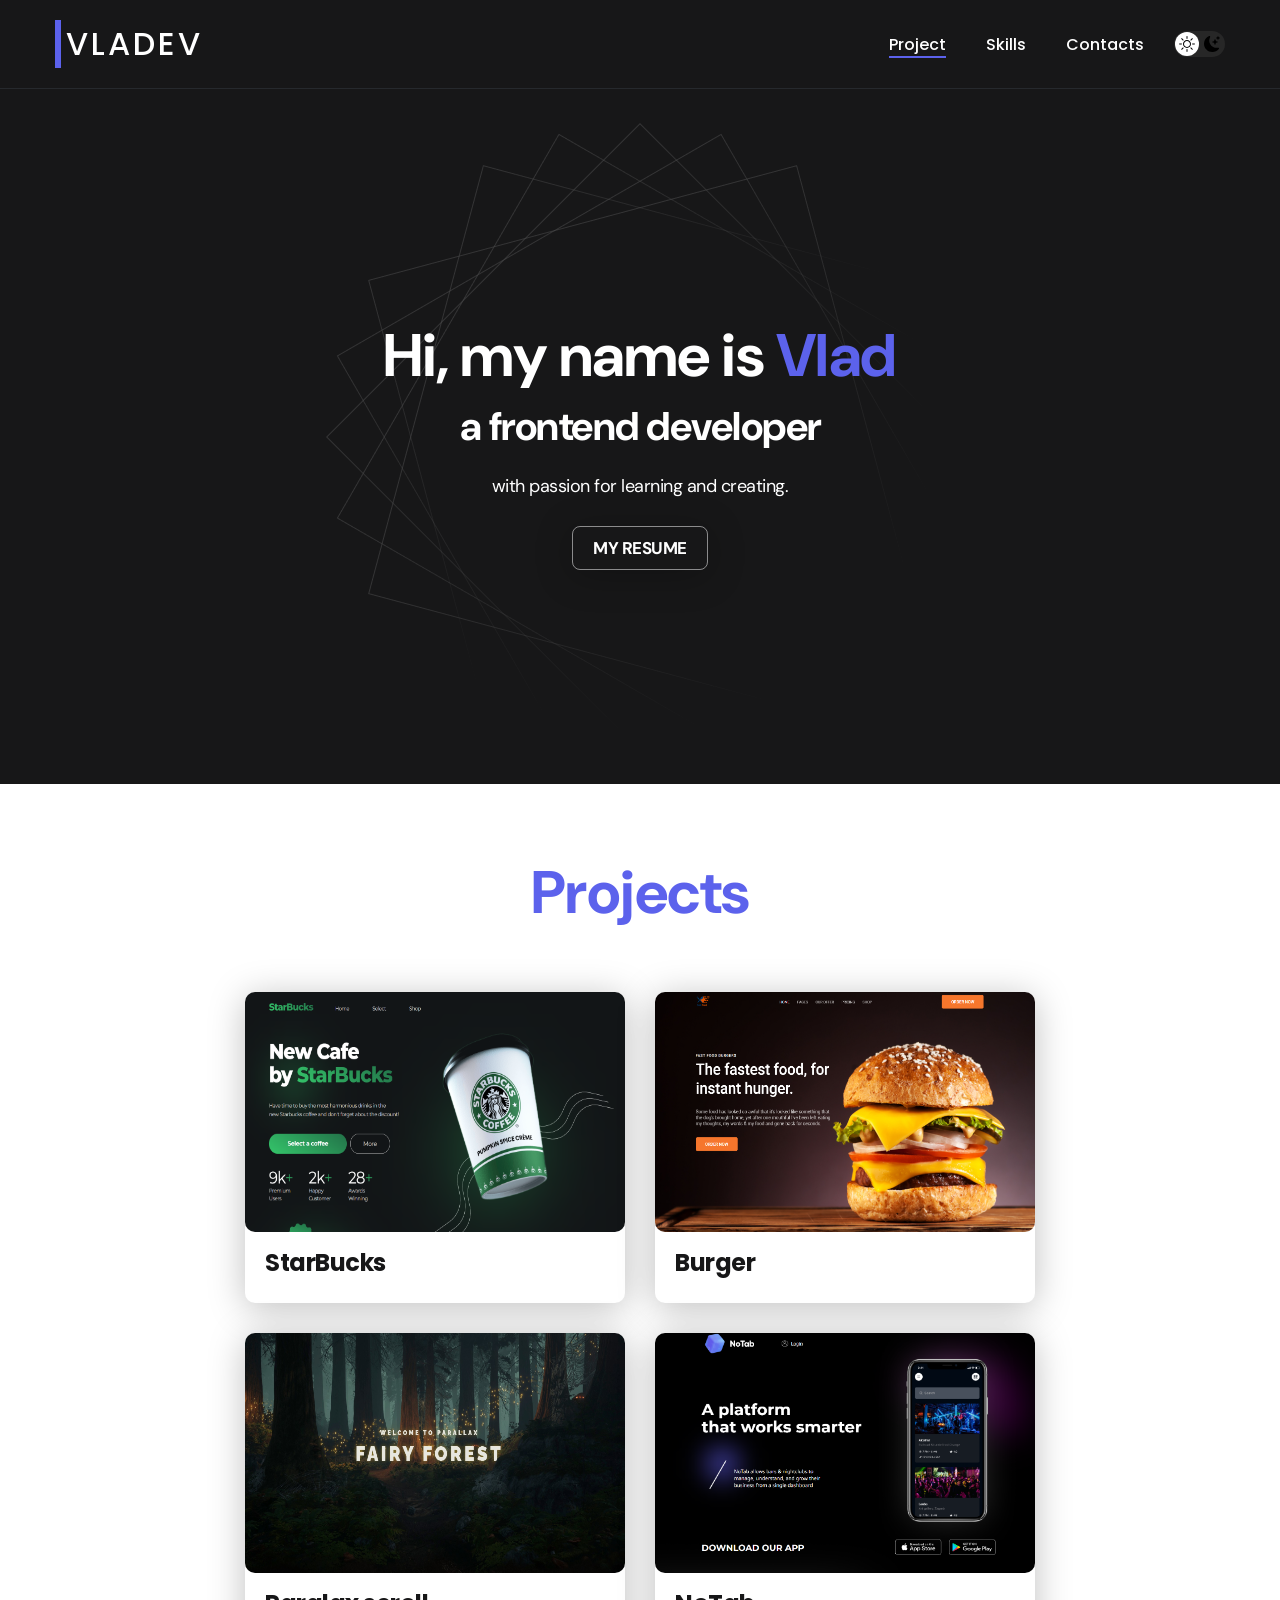
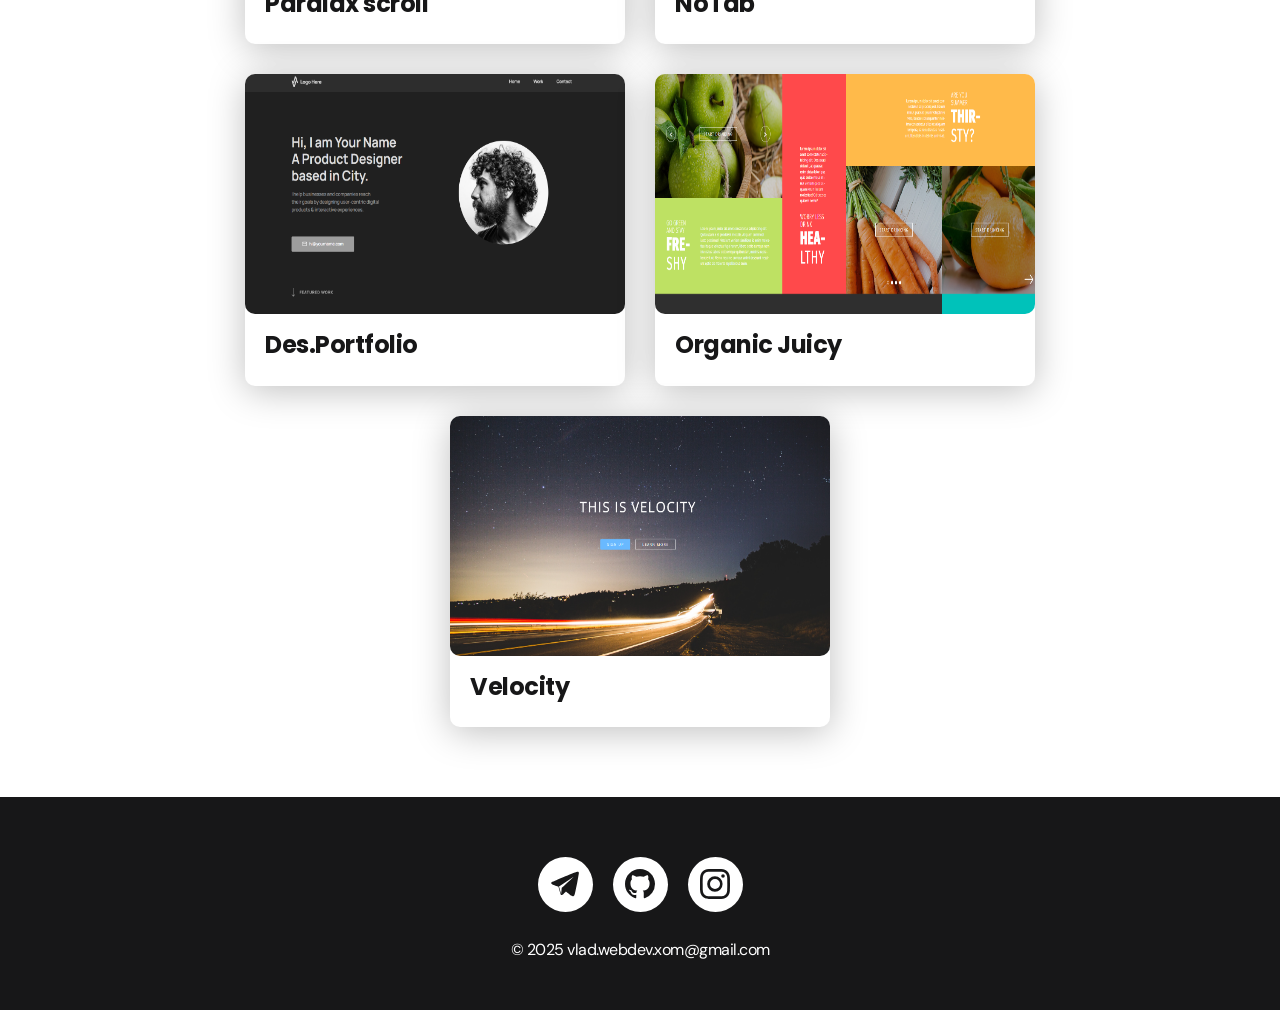
==== commit c6b7098c: "Оновив кнопки та кольори на сайті" ====
--- a/index.html
+++ b/index.html
@@ -1,173 +1,179 @@
-<!DOCTYPE html>
-<html lang="en">
-<head>
-    <meta charset="UTF-8">
-    <meta name="viewport" content="width=device-width, initial-scale=1.0">
-    <title>My portfolio</title>
-    <link rel="stylesheet" href="./css/main.css">
-<link rel="stylesheet" href="https://fonts.googleapis.com/css2?family=Material+Symbols+Outlined:opsz,wght,FILL,GRAD@20..48,100..700,0..1,-50..200&icon_names=alternate_email" />
-
-</head>
-<body>
-    <nav class="nav">
-        <div class="container">
-            <div class="nav-row">
-                <!--<a href="./index.html" class="logo"><strong>Frontend</strong>DEV</a> 165 код css-->
-                <a href="./index.html" class="logo" data-text="Awesome">
-                    <span class="actual-text">&nbsp;VlaDEV&nbsp;</span>
-                    <span aria-hidden="true" class="logo-hover__text">&nbsp;VlaDEV&nbsp;</span>
-                </a>
-
-                <button class="dark-mode-btn">
-                    <img src="./img/icons/Sun.svg" alt="" class="dark-mode-btn__icon">
-                    <img src="./img/icons/Moon.svg" alt="" class="dark-mode-btn__icon">
-                </button>
-
-                <!-- From Uiverse.io by JkHuger --> 
-                <ul class="nav-list">
-                    <li class="nav-list__item"><a href="./index.html" class="nav-list__link nav-list__link--active">Project</a></li>
-                    <li class="nav-list__item"><a href="./skills.html" class="nav-list__link">Skills</a></li>
-                    <li class="nav-list__item"><a href="./contacts.html" class="nav-list__link">Contacts</a></li>
-                </ul>
-            </div>
-        </div>
-    </nav>
-
-    <header class="header">
-        <div class="header__wrapper">
-            <h1 class="header__title"><strong>Hi, my name is <em>Vlad</em></strong><br>a frontend developer</h1>
-                <div class="header__text">
-                    <p>with passion for learning and creating.</p>
-                </div>
-                <!--class="btn" Був такий клас але змінив 300 строчка css-->
-                <a href=".//resume.html" class="header-btn">My resume</a>
-        </div>
-    </header>
-
-    <main class="section">
-        <div class="container">
-            <h2 class="title-1">Projects</h2>
-            <ul class="projects">
-                <li class="project">
-                    <a href="https://vlad-xom.github.io/urus-veb-site/">
-                    <img src="./img/projects/img-site-1.jpg" alt="Project img" class="project__img">
-                    <h3 class="project__title">Lamborghini Urus</h3>
-                    </a>
-                </li>
-                <li class="project">
-                    <a href="https://vlad-xom.github.io/agency-veb-site/">
-                    <img src="./img/projects/img-site-2.jpg" alt="Project img" class="project__img">
-                    <h3 class="project__title">Agency</h3>
-                    </a>
-                </li>
-                <li class="project">
-                    <a href="https://vlad-xom.github.io/paralax-site/">
-                    <img src=".//img/projects/img-site-3.jpg" alt="Project img" class="project__img">
-                    <h3 class="project__title">Paralax scroll</h3>
-                    </a>
-                </li>
-
-                <li class="project">
-                    <a href="https://vlad-xom.github.io/coffe-home/">
-                    <img src="./img/projects/img-site-4.jpg" alt="Project img" class="project__img">
-                    <h3 class="project__title">Coffe home</h3>
-                    </a>
-                </li>
-                <li class="project">
-                    <a href="https://vlad-xom.github.io/lava-roaster/">
-                    <img src=".//img/projects/img-site-5.jpg" alt="Project img" class="project__img">
-                    <h3 class="project__title">Lava Roaster</h3>
-                    </a>
-                </li>
-                <li class="project">
-                    <a href="https://vlad-xom.github.io/car-ford-lux/">
-                    <img src=".//img/projects/img-site-6.jpg" alt="Project img" class="project__img">
-                    <h3 class="project__title">Car lux Ford</h3>
-                    </a>
-                </li>
-                
-            </ul>
-        </div>
-    </main>
-
-    <footer class="footer">
-        <div class="container">
-            <div class="footer__wrapper">
-                <!-- Стара версія 
-            <ul class="social">
-                <li class="social__item"><a href="https://github.com/vlad-xom"><img src="./img/icons/gitHub.svg" alt="link"></a></li>
-                <li class="social__item"><a href="https://www.instagram.com/vlad.wrtx?igsh=cWZtY2U5YmU4dnN1&utm_source=qr"><img src="./img/icons/instagram.svg" alt="link"></a></li>
-                <li class="social__item"><a href="#!"><img src="./img/icons/linkedIn.svg" alt="link"></a></li>
-                <li class="social__item"><a href="#!"><img src="./img/icons/twitter.svg" alt="link"></a></li> -->
-                <!--<li class="social__item"><a href="#!"><img src="./img/icons/vk.svg" alt="link"></a></li> 
-            </ul>
-        -->
-            <ul class="example-2">
-                  <li class="icon-content">
-                <a
-                  data-social="telegram"
-                  aria-label="Telegram"
-                  href="https://t.me/vlad_wrtx">
-                  <div class="filled"></div>
-                  <svg viewBox="0 0 100 100" version="1.1">
-                    <path
-                      fill="currentColor"
-                      d="M95,9.9c-1.3-1.1-3.4-1.2-7-0.1c0,0,0,0,0,0c-2.5,0.8-24.7,9.2-44.3,17.3c-17.6,7.3-31.9,13.7-33.6,14.5  c-1.9,0.6-6,2.4-6.2,5.2c-0.1,1.8,1.4,3.4,4.3,4.7c3.1,1.6,16.8,6.2,19.7,7.1c1,3.4,6.9,23.3,7.2,24.5c0.4,1.8,1.6,2.8,2.2,3.2  c0.1,0.1,0.3,0.3,0.5,0.4c0.3,0.2,0.7,0.3,1.2,0.3c0.7,0,1.5-0.3,2.2-0.8c3.7-3,10.1-9.7,11.9-11.6c7.9,6.2,16.5,13.1,17.3,13.9  c0,0,0.1,0.1,0.1,0.1c1.9,1.6,3.9,2.5,5.7,2.5c0.6,0,1.2-0.1,1.8-0.3c2.1-0.7,3.6-2.7,4.1-5.4c0-0.1,0.1-0.5,0.3-1.2  c3.4-14.8,6.1-27.8,8.3-38.7c2.1-10.7,3.8-21.2,4.8-26.8c0.2-1.4,0.4-2.5,0.5-3.2C96.3,13.5,96.5,11.2,95,9.9z M30,58.3l47.7-31.6  c0.1-0.1,0.3-0.2,0.4-0.3c0,0,0,0,0,0c0.1,0,0.1-0.1,0.2-0.1c0.1,0,0.1,0,0.2-0.1c-0.1,0.1-0.2,0.4-0.4,0.6L66,38.1  c-8.4,7.7-19.4,17.8-26.7,24.4c0,0,0,0,0,0.1c0,0-0.1,0.1-0.1,0.1c0,0,0,0.1-0.1,0.1c0,0.1,0,0.1-0.1,0.2c0,0,0,0.1,0,0.1  c0,0,0,0,0,0.1c-0.5,5.6-1.4,15.2-1.8,19.5c0,0,0,0,0-0.1C36.8,81.4,31.2,62.3,30,58.3z"></path>
-                  </svg>
-                </a>
-                <div class="tooltip">Telegram</div>
-              </li>
-              
-              <li class="icon-content">
-                <a href="https://github.com/vlad-xom" aria-label="GitHub" data-social="github">
-                  <div class="filled"></div>
-                  <svg
-                    xmlns="http://www.w3.org/2000/svg"
-                    width="16"
-                    height="16"
-                    fill="currentColor"
-                    class="bi bi-github"
-                    viewBox="0 0 16 16"
-                    xml:space="preserve">
-                    <path
-                      d="M8 0C3.58 0 0 3.58 0 8c0 3.54 2.29 6.53 5.47 7.59.4.07.55-.17.55-.38 0-.19-.01-.82-.01-1.49-2.01.37-2.53-.49-2.69-.94-.09-.23-.48-.94-.82-1.13-.28-.15-.68-.52-.01-.53.63-.01 1.08.58 1.23.82.72 1.21 1.87.87 2.33.66.07-.52.28-.87.51-1.07-1.78-.2-3.64-.89-3.64-3.95 0-.87.31-1.59.82-2.15-.08-.2-.36-1.02.08-2.12 0 0 .67-.21 2.2.82.64-.18 1.32-.27 2-.27s1.36.09 2 .27c1.53-1.04 2.2-.82 2.2-.82.44 1.1.16 1.92.08 2.12.51.56.82 1.27.82 2.15 0 3.07-1.87 3.75-3.65 3.95.29.25.54.73.54 1.48 0 1.07-.01 1.93-.01 2.2 0 .21.15.46.55.38A8.01 8.01 0 0 0 16 8c0-4.42-3.58-8-8-8"
-                      fill="currentColor"></path>
-                  </svg>
-                </a>
-                <div class="tooltip">GitHub</div>
-              </li>
-
-              <li class="icon-content">
-                <a
-                  href="https://www.instagram.com/vlad.wrtx?igsh=cWZtY2U5YmU4dnN1&utm_source=qr"
-                  aria-label="Instagram"
-                  data-social="instagram">
-                  <div class="filled"></div>
-                  <svg
-                    xmlns="http://www.w3.org/2000/svg"
-                    width="16"
-                    height="16"
-                    fill="currentColor"
-                    class="bi bi-instagram"
-                    viewBox="0 0 16 16"
-                    xml:space="preserve">
-                    <path
-                      d="M8 0C5.829 0 5.556.01 4.703.048 3.85.088 3.269.222 2.76.42a3.9 3.9 0 0 0-1.417.923A3.9 3.9 0 0 0 .42 2.76C.222 3.268.087 3.85.048 4.7.01 5.555 0 5.827 0 8.001c0 2.172.01 2.444.048 3.297.04.852.174 1.433.372 1.942.205.526.478.972.923 1.417.444.445.89.719 1.416.923.51.198 1.09.333 1.942.372C5.555 15.99 5.827 16 8 16s2.444-.01 3.298-.048c.851-.04 1.434-.174 1.943-.372a3.9 3.9 0 0 0 1.416-.923c.445-.445.718-.891.923-1.417.197-.509.332-1.09.372-1.942C15.99 10.445 16 10.173 16 8s-.01-2.445-.048-3.299c-.04-.851-.175-1.433-.372-1.941a3.9 3.9 0 0 0-.923-1.417A3.9 3.9 0 0 0 13.24.42c-.51-.198-1.092-.333-1.943-.372C10.443.01 10.172 0 7.998 0zm-.717 1.442h.718c2.136 0 2.389.007 3.232.046.78.035 1.204.166 1.486.275.373.145.64.319.92.599s.453.546.598.92c.11.281.24.705.275 1.485.039.843.047 1.096.047 3.231s-.008 2.389-.047 3.232c-.035.78-.166 1.203-.275 1.485a2.5 2.5 0 0 1-.599.919c-.28.28-.546.453-.92.598-.28.11-.704.24-1.485.276-.843.038-1.096.047-3.232.047s-2.39-.009-3.233-.047c-.78-.036-1.203-.166-1.485-.276a2.5 2.5 0 0 1-.92-.598 2.5 2.5 0 0 1-.6-.92c-.109-.281-.24-.705-.275-1.485-.038-.843-.046-1.096-.046-3.233s.008-2.388.046-3.231c.036-.78.166-1.204.276-1.486.145-.373.319-.64.599-.92s.546-.453.92-.598c.282-.11.705-.24 1.485-.276.738-.034 1.024-.044 2.515-.045zm4.988 1.328a.96.96 0 1 0 0 1.92.96.96 0 0 0 0-1.92m-4.27 1.122a4.109 4.109 0 1 0 0 8.217 4.109 4.109 0 0 0 0-8.217m0 1.441a2.667 2.667 0 1 1 0 5.334 2.667 2.667 0 0 1 0-5.334"
-                      fill="currentColor"></path>
-                  </svg>
-                </a>
-                <div class="tooltip">Instagram</div>
-              </li>
-            </ul>
-            <div class="copyright">
-                <p>© 2025 vlad.webdev.xom@gmail.com</p>
-            </div>
-            </div>
-        </div>
-    </footer>
-
-
-    <script src="./js/main.js"></script>
-
-</body>
+<!DOCTYPE html>
+<html lang="en">
+<head>
+    <meta charset="UTF-8">
+    <meta name="viewport" content="width=device-width, initial-scale=1.0">
+    <title>My portfolio</title>
+    <link rel="stylesheet" href="./css/main.css">
+    <link rel="stylesheet" href="https://fonts.googleapis.com/css2?family=Material+Symbols+Outlined:opsz,wght,FILL,GRAD@20..48,100..700,0..1,-50..200&icon_names=alternate_email" />
+
+</head>
+<body>
+    <nav class="nav">
+        <div class="container">
+            <div class="nav-row">
+                <!--<a href="./index.html" class="logo"><strong>Frontend</strong>DEV</a> 165 код css-->
+                <a href="./index.html" class="logo" data-text="Awesome">
+                    <span class="actual-text">&nbsp;VlaDEV&nbsp;</span>
+                    <span aria-hidden="true" class="logo-hover__text">&nbsp;VlaDEV&nbsp;</span>
+                </a>
+
+                <button class="dark-mode-btn">
+                    <img src="./img/icons/Sun.svg" alt="" class="dark-mode-btn__icon">
+                    <img src="./img/icons/Moon.svg" alt="" class="dark-mode-btn__icon">
+                </button>
+
+                <!-- From Uiverse.io by JkHuger --> 
+                <ul class="nav-list">
+                    <li class="nav-list__item"><a href="./index.html" class="nav-list__link nav-list__link--active">Project</a></li>
+                    <li class="nav-list__item"><a href="./skills.html" class="nav-list__link">Skills</a></li>
+                    <li class="nav-list__item"><a href="./contacts.html" class="nav-list__link">Contacts</a></li>
+                </ul>
+            </div>
+        </div>
+    </nav>
+
+    <header class="header">
+        <div class="header__wrapper">
+            <h1 class="header__title"><strong>Hi, my name is <em>Vlad</em></strong><br>a frontend developer</h1>
+                <div class="header__text">
+                    <p>with passion for learning and creating.</p>
+                </div>
+                <!--class="btn" Був такий клас але змінив 300 строчка css-->
+                <a href=".//resume.html" class="header-btn">My resume</a>
+        </div>
+    </header>
+
+    <main class="section">
+        <div class="container">
+            <h2 class="title-1">Projects</h2>
+            <ul class="projects">
+                <li class="project">
+                    <a href="https://vlad-xom.github.io/Starbucks-/">
+                    <img src="./img/projects/img-site-9.png" alt="Project img" class="project__img">
+                    <h3 class="project__title">StarBucks</h3>
+                    </a>
+                </li>
+                <li class="project">
+                    <a href="https://vlad-xom.github.io/burger-web-site/">
+                    <img src="./img/projects/img-site-7.png" alt="Project img" class="project__img">
+                    <h3 class="project__title">Burger</h3>
+                    </a>
+                </li>
+                <li class="project">
+                    <a href="https://vlad-xom.github.io/paralax-site/">
+                    <img src=".//img/projects/img-site-3.jpg" alt="Project img" class="project__img">
+                    <h3 class="project__title">Paralax scroll</h3>
+                    </a>
+                </li>
+
+                <li class="project">
+                    <a href="https://vlad-xom.github.io/NoTab/">
+                    <img src="./img/projects/img-site-8.png" alt="Project img" class="project__img">
+                    <h3 class="project__title">NoTab</h3>
+                    </a>
+                </li>
+                <li class="project">
+                    <a href="https://vlad-xom.github.io/Des.Portfolio/">
+                    <img src=".//img/projects/img-site-12.png" alt="Project img" class="project__img">
+                    <h3 class="project__title">Des.Portfolio</h3>
+                    </a>
+                </li>
+                <li class="project">
+                    <a href="https://vlad-xom.github.io/Organic-juicy/">
+                    <img src=".//img/projects/img-site-11.png" alt="Project img" class="project__img">
+                    <h3 class="project__title">Organic Juicy</h3>
+                    </a>
+                </li>
+                <li class="project">
+                    <a href="https://vlad-xom.github.io/Velocity/">
+                    <img src=".//img/projects/img-site-10.png" alt="Project img" class="project__img">
+                    <h3 class="project__title">Velocity</h3>
+                    </a>
+                </li>
+                
+            </ul>
+        </div>
+    </main>
+
+    <footer class="footer">
+        <div class="container">
+            <div class="footer__wrapper">
+                <!-- Стара версія 
+            <ul class="social">
+                <li class="social__item"><a href="https://github.com/vlad-xom"><img src="./img/icons/gitHub.svg" alt="link"></a></li>
+                <li class="social__item"><a href="https://www.instagram.com/vlad.wrtx?igsh=cWZtY2U5YmU4dnN1&utm_source=qr"><img src="./img/icons/instagram.svg" alt="link"></a></li>
+                <li class="social__item"><a href="#!"><img src="./img/icons/linkedIn.svg" alt="link"></a></li>
+                <li class="social__item"><a href="#!"><img src="./img/icons/twitter.svg" alt="link"></a></li> -->
+                <!--<li class="social__item"><a href="#!"><img src="./img/icons/vk.svg" alt="link"></a></li> 
+            </ul>
+        -->
+            <ul class="example-2">
+                  <li class="icon-content">
+                <a
+                  data-social="telegram"
+                  aria-label="Telegram"
+                  href="https://t.me/vlad_wrtx">
+                  <div class="filled"></div>
+                  <svg viewBox="0 0 100 100" version="1.1">
+                    <path
+                      fill="currentColor"
+                      d="M95,9.9c-1.3-1.1-3.4-1.2-7-0.1c0,0,0,0,0,0c-2.5,0.8-24.7,9.2-44.3,17.3c-17.6,7.3-31.9,13.7-33.6,14.5  c-1.9,0.6-6,2.4-6.2,5.2c-0.1,1.8,1.4,3.4,4.3,4.7c3.1,1.6,16.8,6.2,19.7,7.1c1,3.4,6.9,23.3,7.2,24.5c0.4,1.8,1.6,2.8,2.2,3.2  c0.1,0.1,0.3,0.3,0.5,0.4c0.3,0.2,0.7,0.3,1.2,0.3c0.7,0,1.5-0.3,2.2-0.8c3.7-3,10.1-9.7,11.9-11.6c7.9,6.2,16.5,13.1,17.3,13.9  c0,0,0.1,0.1,0.1,0.1c1.9,1.6,3.9,2.5,5.7,2.5c0.6,0,1.2-0.1,1.8-0.3c2.1-0.7,3.6-2.7,4.1-5.4c0-0.1,0.1-0.5,0.3-1.2  c3.4-14.8,6.1-27.8,8.3-38.7c2.1-10.7,3.8-21.2,4.8-26.8c0.2-1.4,0.4-2.5,0.5-3.2C96.3,13.5,96.5,11.2,95,9.9z M30,58.3l47.7-31.6  c0.1-0.1,0.3-0.2,0.4-0.3c0,0,0,0,0,0c0.1,0,0.1-0.1,0.2-0.1c0.1,0,0.1,0,0.2-0.1c-0.1,0.1-0.2,0.4-0.4,0.6L66,38.1  c-8.4,7.7-19.4,17.8-26.7,24.4c0,0,0,0,0,0.1c0,0-0.1,0.1-0.1,0.1c0,0,0,0.1-0.1,0.1c0,0.1,0,0.1-0.1,0.2c0,0,0,0.1,0,0.1  c0,0,0,0,0,0.1c-0.5,5.6-1.4,15.2-1.8,19.5c0,0,0,0,0-0.1C36.8,81.4,31.2,62.3,30,58.3z"></path>
+                  </svg>
+                </a>
+                <div class="tooltip">Telegram</div>
+              </li>
+              
+              <li class="icon-content">
+                <a href="https://github.com/vlad-xom" aria-label="GitHub" data-social="github">
+                  <div class="filled"></div>
+                  <svg
+                    xmlns="http://www.w3.org/2000/svg"
+                    width="16"
+                    height="16"
+                    fill="currentColor"
+                    class="bi bi-github"
+                    viewBox="0 0 16 16"
+                    xml:space="preserve">
+                    <path
+                      d="M8 0C3.58 0 0 3.58 0 8c0 3.54 2.29 6.53 5.47 7.59.4.07.55-.17.55-.38 0-.19-.01-.82-.01-1.49-2.01.37-2.53-.49-2.69-.94-.09-.23-.48-.94-.82-1.13-.28-.15-.68-.52-.01-.53.63-.01 1.08.58 1.23.82.72 1.21 1.87.87 2.33.66.07-.52.28-.87.51-1.07-1.78-.2-3.64-.89-3.64-3.95 0-.87.31-1.59.82-2.15-.08-.2-.36-1.02.08-2.12 0 0 .67-.21 2.2.82.64-.18 1.32-.27 2-.27s1.36.09 2 .27c1.53-1.04 2.2-.82 2.2-.82.44 1.1.16 1.92.08 2.12.51.56.82 1.27.82 2.15 0 3.07-1.87 3.75-3.65 3.95.29.25.54.73.54 1.48 0 1.07-.01 1.93-.01 2.2 0 .21.15.46.55.38A8.01 8.01 0 0 0 16 8c0-4.42-3.58-8-8-8"
+                      fill="currentColor"></path>
+                  </svg>
+                </a>
+                <div class="tooltip">GitHub</div>
+              </li>
+
+              <li class="icon-content">
+                <a
+                  href="https://www.instagram.com/vlad.wrtx?igsh=cWZtY2U5YmU4dnN1&utm_source=qr"
+                  aria-label="Instagram"
+                  data-social="instagram">
+                  <div class="filled"></div>
+                  <svg
+                    xmlns="http://www.w3.org/2000/svg"
+                    width="16"
+                    height="16"
+                    fill="currentColor"
+                    class="bi bi-instagram"
+                    viewBox="0 0 16 16"
+                    xml:space="preserve">
+                    <path
+                      d="M8 0C5.829 0 5.556.01 4.703.048 3.85.088 3.269.222 2.76.42a3.9 3.9 0 0 0-1.417.923A3.9 3.9 0 0 0 .42 2.76C.222 3.268.087 3.85.048 4.7.01 5.555 0 5.827 0 8.001c0 2.172.01 2.444.048 3.297.04.852.174 1.433.372 1.942.205.526.478.972.923 1.417.444.445.89.719 1.416.923.51.198 1.09.333 1.942.372C5.555 15.99 5.827 16 8 16s2.444-.01 3.298-.048c.851-.04 1.434-.174 1.943-.372a3.9 3.9 0 0 0 1.416-.923c.445-.445.718-.891.923-1.417.197-.509.332-1.09.372-1.942C15.99 10.445 16 10.173 16 8s-.01-2.445-.048-3.299c-.04-.851-.175-1.433-.372-1.941a3.9 3.9 0 0 0-.923-1.417A3.9 3.9 0 0 0 13.24.42c-.51-.198-1.092-.333-1.943-.372C10.443.01 10.172 0 7.998 0zm-.717 1.442h.718c2.136 0 2.389.007 3.232.046.78.035 1.204.166 1.486.275.373.145.64.319.92.599s.453.546.598.92c.11.281.24.705.275 1.485.039.843.047 1.096.047 3.231s-.008 2.389-.047 3.232c-.035.78-.166 1.203-.275 1.485a2.5 2.5 0 0 1-.599.919c-.28.28-.546.453-.92.598-.28.11-.704.24-1.485.276-.843.038-1.096.047-3.232.047s-2.39-.009-3.233-.047c-.78-.036-1.203-.166-1.485-.276a2.5 2.5 0 0 1-.92-.598 2.5 2.5 0 0 1-.6-.92c-.109-.281-.24-.705-.275-1.485-.038-.843-.046-1.096-.046-3.233s.008-2.388.046-3.231c.036-.78.166-1.204.276-1.486.145-.373.319-.64.599-.92s.546-.453.92-.598c.282-.11.705-.24 1.485-.276.738-.034 1.024-.044 2.515-.045zm4.988 1.328a.96.96 0 1 0 0 1.92.96.96 0 0 0 0-1.92m-4.27 1.122a4.109 4.109 0 1 0 0 8.217 4.109 4.109 0 0 0 0-8.217m0 1.441a2.667 2.667 0 1 1 0 5.334 2.667 2.667 0 0 1 0-5.334"
+                      fill="currentColor"></path>
+                  </svg>
+                </a>
+                <div class="tooltip">Instagram</div>
+              </li>
+            </ul>
+            <div class="copyright">
+                <p>© 2025 vlad.webdev.xom@gmail.com</p>
+            </div>
+            </div>
+        </div>
+    </footer>
+
+
+    <script src="./js/main.js"></script>
+
+</body>
 </html>
--- a/css/main.css
+++ b/css/main.css
@@ -1,895 +1,978 @@
-@import "./reset.css";
-@import url('https://fonts.googleapis.com/css2?family=DM+Sans:ital,opsz,wght@0,9..40,100..1000;1,9..40,100..1000&family=Poppins:wght@400;500;700&display=swap');
-
-
-:root {
-    --blackpure: #000;
-    --black: #171718;
-    --black-border: #26292d;
-    --white: #fff;
-    --purpule: #5c62ec;
-
-
-
-    --text-color: var(--black);
-    --dark-bg: var(--black);
-    --dark-border: var(--black-border);
-    --header-text: var(--white);
-    --accent: var(--purpule);
-
-    /* Logo btn */
-    --border-right: 6px;
-    --fs-size: 2em;
-
-    /* light mode */
-    --page-bg: var(--white);
-    --text-color: var(--black);
-    --title-1: var(--accent);
-    --project-card-bg: var(--white);
-    --project-card-text: var(--black);
-    --box-shadow: 0px 5px 36px rgba(0, 0, 0, 0.25);
-
-
-    --fade-up-duration: 1.4s;   /* тривалість анімації */
-    --fade-up-distance: 40px; /* на скільки елемент буде зміщено вниз спочатку */
-}
-.dark {
-    /* dark mode */
-    --page-bg: #252526;
-    --text-color: var(--white);
-
-    --title-1: var(--white);
-
-    --project-card-bg: var(--black);
-    --project-card-text: var(--white);
-    --box-shadow: 0px 5px 36px rgba(0, 0, 0, 0.8);
-
-
-}
-html,body {
-    display: flex;
-    flex-direction: column;
-    font-family: "DM Sans", sans-serif;
-    letter-spacing: -0.5px;
-    min-height: 100vh;
-
-    /* light mode */ 
-    background-color: var(--page-bg);
-    color: var(--text-color);
-
-}
-
-
-
-.container {
-    margin: 0 auto;
-    padding: 0 15px;
-    max-width: 1200px;
-}
-
-
-.section {
-    padding: 70px 0;
-}
-
-.title-1 {
-    margin-bottom: 60px;
-    font-size: 60px;
-    font-weight: 700;
-    color: var(--title-1);
-    line-height: 1.3;
-    text-align: center;
-
-}
-
-.title-2 {
-    font-size: 40px;
-    line-height: 1.3;
-    margin-bottom: 20px;
-    font-weight: 700;
-}
-/*
-.none {
-    display: none !important;
-}
-*/
-
-/*
-.poppins-regular {
-  font-family: "Poppins", sans-serif;
-  font-weight: 400;
-  font-style: normal;
-}
-
-.poppins-medium {
-  font-family: "Poppins", sans-serif;
-  font-weight: 500;
-  font-style: normal;
-}
-
-.poppins-bold {
-  font-family: "Poppins", sans-serif;
-  font-weight: 700;
-  font-style: normal;
-}
-
-.dm-sans-<uniquifier> {
-  font-family: "DM Sans", sans-serif;
-  font-optical-sizing: auto;
-  font-weight: <weight>;
-  font-style: normal;
-}
-*/
-                                                      /*        FADE UP          */
-
-.fade-up {
-  opacity: 0;
-  transform: translateY(30px);
-  animation: fadeUp 1s ease forwards;
-}
-
-/* Щоб з’являлися з невеликою затримкою один за одним */
-.fade-up:nth-child(1) { animation-delay: 0.4s; }
-.fade-up:nth-child(2) { animation-delay: 0.6s; }
-.fade-up:nth-child(3) { animation-delay: 0.8s; }
-.fade-up:nth-child(4) { animation-delay: 1s; }
-
-@keyframes fadeUp {
-  to {
-    opacity: 1;
-    transform: translateY(0);
-  }
-}
-
-
-/* Nav */
-
-.nav {
-    padding: 20px 0;
-    border-bottom: 1px solid var(--dark-border);
-    background-color: var(--dark-bg);
-    color: var(--header-text);
-    letter-spacing: normal;
-}
-.nav-row {
-    display: flex;
-    justify-content: flex-end;
-    align-items: center;
-    column-gap: 30px;
-    row-gap: 20px;
-    flex-wrap: wrap;
-}
-                                                         /*LOGO*/
-                                                         /*
-.logo {
-    margin-right: auto;
-    color: var(--accent);
-    font-size: 24px;
-    font-family: "Poppins", sans-serif;
-}
-
-.logo strong {
-    font-weight: 700;
-}
-*/
-.logo{
-  height: auto;
-  background: transparent;
-  border: none;
-  margin-right: auto;
-}
-
-.logo {
-  letter-spacing: 3px;
-  text-decoration: none;
-  font-size: var(--fs-size);
-  font-family: "Poppins", sans-serif;
-  position: relative;
-  text-transform: uppercase;
-  color: var(--white);
-  font-weight: 500;
-}
-.logo-hover__text {
-  position: absolute;
-  box-sizing: border-box;
-  content: attr(data-text);
-  color: var(--accent);
-  width: 0%;
-  inset: 0;
-  border-right: var(--border-right) solid var(--accent);
-  overflow: hidden;
-  transition: 0.5s;
-  -webkit-text-stroke: 1px var(--accent);
-}
-.logo:hover .logo-hover__text {
-  width: 100%;
-  filter: drop-shadow(0 5px 25px var(--accent));
-}
-
-.nav-list {
-    display: flex;
-    align-items: center;
-    row-gap: 10px;
-    column-gap: 40px;
-    font-size: 16px;
-    font-weight: 500;
-    font-family: 'Poppins' sans-serif;
-}
-.nav-list__link {
-    color: var(--header-text);
-    transition: opacity 0.2s ease-in;
-}
-.nav-list__link:hover {
-    opacity: 0.8;
-}
-.nav-list__link--active {
-    position: relative;
-}
-
-.nav-list__link--active::before {
-    content: "";
-    position: absolute;
-    left: 0;
-    top: 100%;
-    display: block;
-    height: 2px;
-    width: 100%;
-    background-color: var(--accent);
-}
-
-/* Dark mode btn */ 
-
-.dark-mode-btn {
-    order: 9;
-    display: flex;
-    justify-content: space-between;
-    position: relative;
-    width: 51px;
-    height: 26px;
-    border-radius: 50px;
-    background-color: #272727;
-    padding: 5px;
-}
-.dark-mode-btn::before {
-    content: '';
-    position: absolute;
-    top: 1px;
-    left: 1px;
-    display: block;
-    width: 24px;
-    height: 24px;
-    border-radius: 50%;
-    background-color: var(--white);
-    transition: all 0.2s ease-in;
-}
-
-.dark-mode-btn--active::before {
-    left: 26px;
-}
-
-.dark-mode-btn__icon {
-    position: relative;
-    z-index: 9;
-}
-
-
-/* Header */
-
-
-.header {
-    display: flex;
-    justify-content: center;
-    align-items: center;
-    min-height: 695px;
-    padding: 40px 0;
-    background-color: var(--dark-bg);
-    color: var(--header-text);
-    text-align: center;
-    background-image: url('./../img/Header-bg.png');
-    background-repeat: no-repeat;
-    background-size: auto;
-    background-position: center;
-}
-
-.header__wrapper {
-    padding: 0 15px;
-    max-width: 660px;
-}
-
-.header__title {
-    margin-bottom: 20px;
-    font-size: 40px;
-    font-weight: 700;
-    line-height: 1.4;
-}
-.header__title strong {
-    font-size: 60px;
-    font-weight: 700;
-}
-.header__title em {
-    font-style: normal;
-    color: var(--accent);
-}
-.header__text {
-    margin-bottom: 40px;
-    font-size: 18px;
-    line-height: 1.333;
-}
-.header__text p + p {
-    margin-top: 0.5em;
-}
-
-.header-btn {
-  padding: 10px 20px;
-  text-transform: uppercase;
-  border-radius: 8px;
-  font-size: 17px;
-  font-weight: 700;
-  color: var(--white);
-  text-shadow: none;
-  background: transparent;
-  cursor: pointer;
-  box-shadow: var(--box-shadow);
-  border: 1px solid #ffffff80;
-  transition: 0.5s ease;
-  user-select: none;
-}
-
-
-                                                            /*FADE UP */
-.header__title,
-.header__text,
-.header-btn {
-  opacity: 0;
-  transform: translateY(50px);
-  animation: slideUp 1s ease-out forwards;
-}
-
-/* Затримка для кожного елемента, щоб появлялись по черзі */
-.header__title {
-  animation-delay: 0.3s;
-}
-
-.header__text {
-  animation-delay: 0.6s;
-}
-
-.header-btn {
-  animation-delay: 1.2s;
-}
-
-/* Анімація появи знизу вверх */
-@keyframes slideUp {
-  0% {
-    opacity: 0;
-    transform: translateY(100px);
-  }
-  100% {
-    opacity: 1;
-    transform: translateY(0);
-  }
-}
-/**/
-
-.header-btn:hover {
-  color: #ffffff;
-  background: var(--accent);
-  border: 1px solid #5c62ec;
-  text-shadow: 0 0 5px #ffffff, 0 0 10px #ffffff, 0 0 20px #ffffff;
-  box-shadow: 0 0 5px #5c62ec, 0 0 20px #5c62ec, 0 0 50px #5c62ec,
-    0 0 100px #5c62ec;
-}
-
-/* 
-.btn {
-    display: inline-block;
-    height: 48px;
-    padding: 12px 28px;
-    border-radius: 5px;
-    background-color: var(--accent);
-    color: var(--white);
-    letter-spacing: 0.15px;
-    font-size: 16px;
-    font-weight: 500;
-    transition: opacity 0.15s ease-in; 
-}
-
-.btn:hover {
-    opacity: 0.8;
-}
-.btn:active {
-    position: relative;
-    top: 2px;
-}
-*/
-/* Btn outline */
-
-.button-icon {
-  display: flex;
-  border: 3px #fff solid;
-  width: fit-content;
-  height: fit-content;
-  cursor: pointer;
-}
-
-.icon {
-  background-color: #fff;
-  padding: 10px 10px 5px 10px;
-}
-
-.icon svg {
-  width: 25px;
-  height: 25px;
-}
-
-.cube {
-  transition: all 0.4s;
-  transform-style: preserve-3d;
-  width: 200px;
-  height: 20px;
-}
-
-.button-icon:hover {
-  border-color: var(--accent);
-}
-
-.button-icon:hover .cube {
-  transform: rotateX(90deg);
-}
-
-.side {
-  position: absolute;
-  height: 47px;
-  width: 200px;
-  display: flex;
-  font-size: 0.8em;
-  justify-content: center;
-  align-items: center;
-  text-transform: uppercase;
-  letter-spacing: 0.5px;
-  font-weight: bold;
-}
-
-.top {
-  background: var(--accent);
-  color: #fff;
-  transform: rotateX(-90deg) translate3d(0, 13.5px, 2em);
-}
-
-.front {
-  background: #222229;
-  color: #fff;
-  transform: translate3d(0, 0, 1em);
-}
-.btn-outline {
-    height: 48px;
-    border-radius: 5px;
-    padding: 12px 20px;
-    border: 1px solid #000;
-    color: var(--blackpure);
-    display: flex;
-    column-gap: 10px;
-    align-items: center;
-    transition: opacity 0.15s ease-in; 
-    background-color: var(--white);
-}
-
-.btn-outline:hover {
-    opacity: 0.8;
-}
-.btn-outline:active {
-    position: relative;
-    top: 2px;
-}
-
-/* Projects */
-
-
-
-.projects {
-    display: flex;
-    justify-content: center;
-    flex-wrap: wrap;
-    column-gap: 30px;
-    row-gap: 30px;
-}
-
-.project {
-    max-width: 370px;
-    background-color: var(--project-card-bg);
-    box-shadow: var(--box-shadow);
-    border-radius: 10px;
-}
-
-.project__img {
-    height: 240px;
-    border-radius: 10px;
-}
-
-.project__title {
-    padding: 15px 20px 25px;
-    font-weight: 700;
-    font-size: 24px;
-    line-height: 1.3;
-    color: var(--project-card-text);
-}
-
-/* Project details */
-
-.project-details {
-    display: flex;
-    flex-direction: column;
-    align-items: center;
-    margin: 0 auto;
-    max-width: 865px;
-    text-align: center;
-}
-
-.project-details__cover {
-    max-width: 100%;
-    margin-bottom: 40px;
-    box-shadow: 0px 5px 35px rgba(0, 0, 0, 0.25);
-    border-radius: 10px;
-}
-
-.project-details__desc {
-    font-weight: 700;
-    font-size: 24px;
-    line-height: 130%;
-    margin-bottom: 30px;
-    line-height: 1.3;
-}
-
-/* Content list */
-
-
-
-                                                             /* Footer */
-
-.footer {
-    margin-top: auto;
-    padding: 60px 0 50px;
-    background-color: var(--dark-bg);
-    color: var(--header-text);
-}
-
-.footer__wrapper {
-    display: flex;
-    flex-direction: column;
-    align-items: center;
-    row-gap: 27px;
-}
-
-.social {
-     display: flex;
-     column-gap: 30px;
-     align-items: center;
-}
-
-
-.copyright {
-    font-size: 16px;
-
-}
-
-.copyright p + p {
-    margin-top: 0.5em;
-}
-
-.content-list {
-    max-width: 570px;
-    display: flex;
-    flex-direction: column;
-    align-items: center;
-    text-align: center;
-    row-gap: 40px;
-    margin: 0 auto;
-}
-
-.content-list a {
-    color: var(--accent);
-}
-
-.content-list__item {
-    font-size: 18px;
-    line-height: 1.5;
-
-}
-
-.content-list__item p + p {
-    margin-top: 0.5em;
-}
-
-
-ul {
-  list-style: none;
-  font-family: "Poppins", sans-serif;
-  font-weight: 700;
-}
-
-.example-2 {
-  display: flex;
-  justify-content: center;
-  align-items: center;
-}
-.example-2 .icon-content {
-  margin: 0 10px;
-  position: relative;
-}
-.example-2 .icon-content .tooltip {
-  position: absolute;
-  top: -30px;
-  left: 50%;
-  transform: translateX(-50%);
-  color: #fff;
-  padding: 6px 10px;
-  border-radius: 5px;
-  opacity: 0;
-  visibility: hidden;
-  font-size: 14px;
-  transition: all 0.3s ease;
-}
-.example-2 .icon-content:hover .tooltip {
-  opacity: 1;
-  visibility: visible;
-  top: -50px;
-}
-.example-2 .icon-content a {
-  position: relative;
-  overflow: hidden;
-  display: flex;
-  justify-content: center;
-  align-items: center;
-  width: 55px;
-  height: 55px;
-  border-radius: 50%;
-  color: var(--black);
-  background-color: #fff;
-  transition: all 0.3s ease-in-out;
-}
-.example-2 .icon-content a:hover {
-  box-shadow: 3px 2px 45px 0px rgb(0 0 0 / 12%);
-}
-.example-2 .icon-content a svg {
-  position: relative;
-  z-index: 1;
-  width: 30px;
-  height: 30px;
-}
-.example-2 .icon-content a:hover {
-  color: white;
-}
-.example-2 .icon-content a .filled {
-  position: absolute;
-  top: auto;
-  bottom: 0;
-  left: 0;
-  width: 100%;
-  height: 0;
-  background-color: #000;
-  transition: all 0.3s ease-in-out;
-}
-.example-2 .icon-content a:hover .filled {
-  height: 100%;
-}
-.example-2 .icon-content a[data-social="spotify"] .filled,
-.example-2 .icon-content a[data-social="spotify"] ~ .tooltip {
-  background-color: #1db954;
-}
-.example-2 .icon-content a[data-social="pinterest"] .filled,
-.example-2 .icon-content a[data-social="pinterest"] ~ .tooltip {
-  background-color: #bd081c;
-}
-.example-2 .icon-content a[data-social="dribbble"] .filled,
-.example-2 .icon-content a[data-social="dribbble"] ~ .tooltip {
-  background-color: #ea4c89;
-}
-.example-2 .icon-content a[data-social="telegram"] .filled,
-.example-2 .icon-content a[data-social="telegram"] ~ .tooltip {
-  background-color: #0088cc;
-}
-.example-2 .icon-content a[data-social="instagram"] .filled,
-.example-2 .icon-content a[data-social="instagram"] ~ .tooltip {
-  background: linear-gradient(
-    45deg,
-    #405de6,
-    #5b51db,
-    #b33ab4,
-    #c135b4,
-    #e1306c,
-    #fd1f1f
-  );
-}
-.example-2 .icon-content a[data-social="github"] .filled,
-.example-2 .icon-content a[data-social="github"] ~ .tooltip {
-  background-color: #24262a;
-}
-
-
-
-
-                                                /* Мобільна та декстопна адаптація */
-@media (max-width: 620px) {
-
-    .header {
-        min-height: unset;
-    }
-    .header__title {
-        font-size: 30px;
-    }
-    .header__title strong {
-        font-size: 40px;
-    }
-    .nav-row {
-        justify-content: space-between;
-    }
-    .dark-mode-btn {
-        order: 0;
-    }
-    .section {
-        padding: 40px 0;
-    }
-    .title-1 {
-        font-size: 40px;
-        margin-bottom: 30px;
-    }
-    .title-2 {
-        margin-bottom: 10px;
-        font-size: 30px;
-    }
-    .project__title {
-        font-size: 22px;
-    }
-    .footer {
-        padding: 40px 0 30px;
-    }
-    .footer__wrapper {
-        row-gap: 20px;
-    }
-    .social__item {
-        width: 28px;
-    }
-    .social {
-        column-gap: 20px;
-    }
-    .content-list {
-        row-gap: 20px;
-    }
-    .content-list__item {
-        font-size: 16px;
-    }
-    .project-details__desc {
-        margin-bottom: 20px;
-        font-size: 22px;
-    }
-}
-
-
-
-
-
-
-
-
-
-
-
-
-.resume-box {
-    padding: 15px 5px;
-}
-
-.resume-card {
-  display: flex;
-  flex-direction: row;
-  font-weight: 600;
-  background-color: var(--project-card-bg);
-  font-family: "Poppins", sans-serif;
-  border-radius: 15px;
-  box-shadow: 0 10px 25px rgba(0,0,0,0.1);
-  overflow: hidden;
-  transition: transform 0.3s ease;
-  padding: 25px 25px;
-}
-
-.resume-image {
-  flex: 1;
-  background-color: var(--white);
-}
-
-.resume-image img {
-  object-fit: cover;
-  width: 100%;
-  height: 100%;
-  display: block;
-
-}
-
-.resume-info {
-  flex: 2;
-  padding: 30px;
-}
-
-.resume-info h1 {
-  margin-top: 0;
-  margin-bottom: 15px;
-  font-size: 28px;
-  color: var(--accent);
-}
-
-.resume-info p {
-  margin: 8px 0;
-  font-size: 16px;
-  color: var(--project-card-text);
-}
-
-.resume-info strong {
-  color: var(--accent);
-}
-                                                        /* Початок тест коду*/
-
-
-
-
-
-
-.contact {
-  text-align: center;
-  padding: 60px 20px;
-  font-weight: 600;
-  font-family: "Poppins", sans-serif;
-}
-
-.contact__title {
-  font-size: 2em;
-  margin-bottom: 10px;
-  color: var(--accent);
-}
-
-.contact__text {
-  font-size: 1.1em;
-  margin-bottom: 30px;
-  color: var(--text-color);
-}
-
-.contact__form {
-  max-width: 600px;
-  margin: 0 auto;
-  display: flex;
-  flex-direction: column;
-  gap: 15px;
-}
-
-.contact__form input,
-.contact__form textarea {
-  width: 100%;
-  padding: 12px;
-  border: 1px solid #ccc;
-  border-radius: 8px;
-  font-size: 16px;
-  font-family: Arial, sans-serif;
-}
-
-.contact__form input:focus,
-.contact__form textarea:focus {
-  border-color: var(--accent);
-  outline: none;
-  box-shadow: 0 0 5px rgba(78, 56, 201, 0.4);
-}
-
-.button {
-  background: var(--accent);
-  color: var(--black);
-  font-weight: 600;
-  border: none;
-  padding: 12px;
-  border-radius: 8px;
-  font-size: 16px;
-  cursor: pointer;
-  transition: 0.3s;
-}
-
-.button:hover {
-  background: #3728a6;
-}
-
+@import "./reset.css";
+@import url('https://fonts.googleapis.com/css2?family=DM+Sans:ital,opsz,wght@0,9..40,100..1000;1,9..40,100..1000&family=Poppins:wght@400;500;700&display=swap');
+
+
+:root {
+    --blackpure: #000;
+    --black: #171718;
+    --black-border: #26292d;
+    --white: #fff;
+    --purpule: #5c62ec;
+
+
+
+    --text-color: var(--black);
+    --dark-bg: var(--black);
+    --dark-border: var(--black-border);
+    --header-text: var(--white);
+    --accent: var(--purpule);
+
+    /* Logo btn */
+    --border-right: 6px;
+    --fs-size: 2em;
+
+    /* light mode */
+    --page-bg: var(--white);
+    --text-color: var(--black);
+    --title-1: var(--accent);
+    --color-icons: var(--accent);
+    --project-card-bg: var(--white);
+    --project-card-text: var(--black);
+    --box-shadow: 0px 5px 36px rgba(0, 0, 0, 0.25);
+
+
+    --fade-up-duration: 1.4s;   /* тривалість анімації */
+    --fade-up-distance: 40px; /* на скільки елемент буде зміщено вниз спочатку */
+}
+.dark {
+    /* dark mode */
+    --page-bg: #252526;
+    --text-color: var(--white);
+    --page-resume-bg: #3a3a3b;
+
+    --title-1: var(--white);
+    --color-icons: var(--white);
+
+    --project-card-bg: var(--black);
+    --project-card-text: var(--white);
+    --box-shadow: 0px 5px 36px rgba(0, 0, 0, 0.8);
+
+
+}
+html,body {
+    display: flex;
+    flex-direction: column;
+    font-family: "DM Sans", sans-serif;
+    letter-spacing: -0.5px;
+    min-height: 100vh;
+
+    /* light mode */ 
+    background-color: var(--page-bg);
+    color: var(--text-color);
+
+}
+
+
+
+.container {
+    margin: 0 auto;
+    padding: 0 15px;
+    max-width: 1200px;
+}
+
+
+.section {
+    padding: 70px 0;
+}
+
+.title-1 {
+    margin-bottom: 60px;
+    font-size: 60px;
+    font-weight: 700;
+    color: var(--title-1);
+    line-height: 1.3;
+    text-align: center;
+
+}
+
+.title-2 {
+    font-size: 40px;
+    line-height: 1.3;
+    margin-bottom: 20px;
+    font-weight: 700;
+}
+/*
+.none {
+    display: none !important;
+}
+*/
+
+/*
+.poppins-regular {
+  font-family: "Poppins", sans-serif;
+  font-weight: 400;
+  font-style: normal;
+}
+
+.poppins-medium {
+  font-family: "Poppins", sans-serif;
+  font-weight: 500;
+  font-style: normal;
+}
+
+.poppins-bold {
+  font-family: "Poppins", sans-serif;
+  font-weight: 700;
+  font-style: normal;
+}
+
+.dm-sans-<uniquifier> {
+  font-family: "DM Sans", sans-serif;
+  font-optical-sizing: auto;
+  font-weight: <weight>;
+  font-style: normal;
+}
+*/
+                                                      /*        FADE UP          */
+
+.fade-up {
+  opacity: 0;
+  transform: translateY(30px);
+  animation: fadeUp 1s ease forwards;
+}
+
+/* Щоб з’являлися з невеликою затримкою один за одним */
+.fade-up:nth-child(1) { animation-delay: 0.4s; }
+.fade-up:nth-child(2) { animation-delay: 0.6s; }
+.fade-up:nth-child(3) { animation-delay: 0.8s; }
+.fade-up:nth-child(4) { animation-delay: 1s; }
+
+@keyframes fadeUp {
+  to {
+    opacity: 1;
+    transform: translateY(0);
+  }
+}
+
+
+/* Nav */
+
+.nav {
+    padding: 20px 0;
+    border-bottom: 1px solid var(--dark-border);
+    background-color: var(--dark-bg);
+    color: var(--header-text);
+    letter-spacing: normal;
+}
+.nav-row {
+    display: flex;
+    justify-content: flex-end;
+    align-items: center;
+    column-gap: 30px;
+    row-gap: 20px;
+    flex-wrap: wrap;
+}
+                                                         /*LOGO*/
+                                                         /*
+.logo {
+    margin-right: auto;
+    color: var(--accent);
+    font-size: 24px;
+    font-family: "Poppins", sans-serif;
+}
+
+.logo strong {
+    font-weight: 700;
+}
+*/
+.logo{
+  height: auto;
+  background: transparent;
+  border: none;
+  margin-right: auto;
+}
+
+.logo {
+  letter-spacing: 3px;
+  text-decoration: none;
+  font-size: var(--fs-size);
+  font-family: "Poppins", sans-serif;
+  position: relative;
+  text-transform: uppercase;
+  color: var(--white);
+  font-weight: 500;
+}
+.logo-hover__text {
+  position: absolute;
+  box-sizing: border-box;
+  content: attr(data-text);
+  color: var(--accent);
+  width: 0%;
+  inset: 0;
+  border-right: var(--border-right) solid var(--accent);
+  overflow: hidden;
+  transition: 0.5s;
+  -webkit-text-stroke: 1px var(--accent);
+}
+.logo:hover .logo-hover__text {
+  width: 100%;
+  filter: drop-shadow(0 5px 25px var(--accent));
+}
+
+.nav-list {
+    display: flex;
+    align-items: center;
+    row-gap: 10px;
+    column-gap: 40px;
+    font-size: 16px;
+    font-weight: 500;
+    font-family: 'Poppins' sans-serif;
+}
+.nav-list__link {
+    color: var(--header-text);
+    transition: opacity 0.2s ease-in;
+}
+.nav-list__link:hover {
+    opacity: 0.8;
+}
+.nav-list__link--active {
+    position: relative;
+}
+
+.nav-list__link--active::before {
+    content: "";
+    position: absolute;
+    left: 0;
+    top: 100%;
+    display: block;
+    height: 2px;
+    width: 100%;
+    background-color: var(--accent);
+}
+
+/* Dark mode btn */ 
+
+.dark-mode-btn {
+    order: 9;
+    display: flex;
+    justify-content: space-between;
+    position: relative;
+    width: 51px;
+    height: 26px;
+    border-radius: 50px;
+    background-color: #272727;
+    padding: 5px;
+}
+.dark-mode-btn::before {
+    content: '';
+    position: absolute;
+    top: 1px;
+    left: 1px;
+    display: block;
+    width: 24px;
+    height: 24px;
+    border-radius: 50%;
+    background-color: var(--white);
+    transition: all 0.2s ease-in;
+}
+
+.dark-mode-btn--active::before {
+    left: 26px;
+}
+
+.dark-mode-btn__icon {
+    position: relative;
+    z-index: 9;
+}
+
+
+/* Header */
+
+
+.header {
+    display: flex;
+    justify-content: center;
+    align-items: center;
+    min-height: 695px;
+    padding: 40px 0;
+    background-color: var(--dark-bg);
+    color: var(--header-text);
+    text-align: center;
+    background-image: url('./../img/Header-bg.png');
+    background-repeat: no-repeat;
+    background-size: auto;
+    background-position: center;
+}
+
+.header__wrapper {
+    padding: 0 15px;
+    max-width: 660px;
+}
+
+.header__title {
+    margin-bottom: 20px;
+    font-size: 40px;
+    font-weight: 700;
+    line-height: 1.4;
+}
+.header__title strong {
+    font-size: 60px;
+    font-weight: 700;
+}
+.header__title em {
+    font-style: normal;
+    color: var(--accent);
+}
+.header__text {
+    margin-bottom: 40px;
+    font-size: 18px;
+    line-height: 1.333;
+}
+.header__text p + p {
+    margin-top: 0.5em;
+}
+
+.header-btn {
+  padding: 10px 20px;
+  text-transform: uppercase;
+  border-radius: 8px;
+  font-size: 17px;
+  font-weight: 700;
+  color: var(--white);
+  text-shadow: none;
+  background: transparent;
+  cursor: pointer;
+  box-shadow: var(--box-shadow);
+  border: 1px solid #ffffff80;
+  transition: 0.5s ease;
+  user-select: none;
+}
+
+
+                                                            /*FADE UP */
+.header__title,
+.header__text,
+.header-btn {
+  opacity: 0;
+  transform: translateY(50px);
+  animation: slideUp 1s ease-out forwards;
+}
+
+/* Затримка для кожного елемента, щоб появлялись по черзі */
+.header__title {
+  animation-delay: 0.3s;
+}
+
+.header__text {
+  animation-delay: 0.6s;
+}
+
+.header-btn {
+  animation-delay: 1.2s;
+}
+
+/* Анімація появи знизу вверх */
+@keyframes slideUp {
+  0% {
+    opacity: 0;
+    transform: translateY(100px);
+  }
+  100% {
+    opacity: 1;
+    transform: translateY(0);
+  }
+}
+/**/
+
+.header-btn:hover {
+  color: #ffffff;
+  background: var(--accent);
+  border: 1px solid #5c62ec;
+  text-shadow: 0 0 5px #ffffff, 0 0 10px #ffffff, 0 0 20px #ffffff;
+  box-shadow: 0 0 5px #5c62ec, 0 0 20px #5c62ec, 0 0 50px #5c62ec,
+    0 0 100px #5c62ec;
+}
+
+/* 
+.btn {
+    display: inline-block;
+    height: 48px;
+    padding: 12px 28px;
+    border-radius: 5px;
+    background-color: var(--accent);
+    color: var(--white);
+    letter-spacing: 0.15px;
+    font-size: 16px;
+    font-weight: 500;
+    transition: opacity 0.15s ease-in; 
+}
+
+.btn:hover {
+    opacity: 0.8;
+}
+.btn:active {
+    position: relative;
+    top: 2px;
+}
+*/
+/* Btn outline */
+
+.button-icon {
+  display: flex;
+  border: 3px #fff solid;
+  width: fit-content;
+  height: fit-content;
+  cursor: pointer;
+}
+
+.icon {
+  background-color: #fff;
+  padding: 10px 10px 5px 10px;
+}
+
+.icon svg {
+  width: 25px;
+  height: 25px;
+}
+
+.cube {
+  transition: all 0.4s;
+  transform-style: preserve-3d;
+  width: 200px;
+  height: 20px;
+}
+
+.button-icon:hover {
+  border-color: var(--accent);
+}
+
+.button-icon:hover .cube {
+  transform: rotateX(90deg);
+}
+
+.side {
+  position: absolute;
+  height: 47px;
+  width: 200px;
+  display: flex;
+  font-size: 0.8em;
+  justify-content: center;
+  align-items: center;
+  text-transform: uppercase;
+  letter-spacing: 0.5px;
+  font-weight: bold;
+}
+
+.top {
+  background: var(--accent);
+  color: #fff;
+  transform: rotateX(-90deg) translate3d(0, 13.5px, 2em);
+}
+
+.front {
+  background: #222229;
+  color: #fff;
+  transform: translate3d(0, 0, 1em);
+}
+.btn-outline {
+    height: 48px;
+    border-radius: 5px;
+    padding: 12px 20px;
+    border: 1px solid #000;
+    color: var(--blackpure);
+    display: flex;
+    column-gap: 10px;
+    align-items: center;
+    transition: opacity 0.15s ease-in; 
+    background-color: var(--white);
+}
+
+.btn-outline:hover {
+    opacity: 0.8;
+}
+.btn-outline:active {
+    position: relative;
+    top: 2px;
+}
+
+/* Projects */
+
+
+
+.projects {
+    display: flex;
+    justify-content: center;
+    flex-wrap: wrap;
+    column-gap: 30px;
+    row-gap: 30px;
+}
+
+.project {
+    max-width: 380px;
+    background-color: var(--project-card-bg);
+    box-shadow: var(--box-shadow);
+    border-radius: 10px;
+}
+
+.project__img {
+    height: 240px;
+    border-radius: 10px;
+}
+
+.project__title {
+    padding: 15px 20px 25px;
+    font-weight: 700;
+    font-size: 24px;
+    line-height: 1.3;
+    color: var(--project-card-text);
+}
+
+/* Project details */
+
+.project-details {
+    display: flex;
+    flex-direction: column;
+    align-items: center;
+    margin: 0 auto;
+    max-width: 865px;
+    text-align: center;
+}
+
+.project-details__cover {
+    max-width: 100%;
+    margin-bottom: 40px;
+    box-shadow: 0px 5px 35px rgba(0, 0, 0, 0.25);
+    border-radius: 10px;
+}
+
+.project-details__desc {
+    font-weight: 700;
+    font-size: 24px;
+    line-height: 130%;
+    margin-bottom: 30px;
+    line-height: 1.3;
+}
+
+/* Content list */
+
+
+
+                                                             /* Footer */
+
+.footer {
+    margin-top: auto;
+    padding: 60px 0 50px;
+    background-color: var(--dark-bg);
+    color: var(--header-text);
+}
+
+.footer__wrapper {
+    display: flex;
+    flex-direction: column;
+    align-items: center;
+    row-gap: 27px;
+}
+
+.social {
+     display: flex;
+     column-gap: 30px;
+     align-items: center;
+}
+
+
+.copyright {
+    font-size: 16px;
+
+}
+
+.copyright p + p {
+    margin-top: 0.5em;
+}
+
+.content-list {
+    max-width: 570px;
+    display: flex;
+    flex-direction: column;
+    align-items: center;
+    text-align: center;
+    row-gap: 40px;
+    margin: 0 auto;
+}
+
+.content-list a {
+    color: var(--accent);
+}
+
+.content-list__item {
+    font-size: 18px;
+    line-height: 1.5;
+
+}
+
+.content-list__item p + p {
+    margin-top: 0.5em;
+}
+
+
+ul {
+  list-style: none;
+  font-family: "Poppins", sans-serif;
+  font-weight: 700;
+}
+
+.example-2 {
+  display: flex;
+  justify-content: center;
+  align-items: center;
+}
+.example-2 .icon-content {
+  margin: 0 10px;
+  position: relative;
+}
+.example-2 .icon-content .tooltip {
+  position: absolute;
+  top: -30px;
+  left: 50%;
+  transform: translateX(-50%);
+  color: #fff;
+  padding: 6px 10px;
+  border-radius: 5px;
+  opacity: 0;
+  visibility: hidden;
+  font-size: 14px;
+  transition: all 0.3s ease;
+}
+.example-2 .icon-content:hover .tooltip {
+  opacity: 1;
+  visibility: visible;
+  top: -50px;
+}
+.example-2 .icon-content a {
+  position: relative;
+  overflow: hidden;
+  display: flex;
+  justify-content: center;
+  align-items: center;
+  width: 55px;
+  height: 55px;
+  border-radius: 50%;
+  color: var(--black);
+  background-color: #fff;
+  transition: all 0.3s ease-in-out;
+}
+.example-2 .icon-content a:hover {
+  box-shadow: 3px 2px 45px 0px rgb(0 0 0 / 12%);
+}
+.example-2 .icon-content a svg {
+  position: relative;
+  z-index: 1;
+  width: 30px;
+  height: 30px;
+}
+.example-2 .icon-content a:hover {
+  color: white;
+}
+.example-2 .icon-content a .filled {
+  position: absolute;
+  top: auto;
+  bottom: 0;
+  left: 0;
+  width: 100%;
+  height: 0;
+  background-color: #000;
+  transition: all 0.3s ease-in-out;
+}
+.example-2 .icon-content a:hover .filled {
+  height: 100%;
+}
+.example-2 .icon-content a[data-social="spotify"] .filled,
+.example-2 .icon-content a[data-social="spotify"] ~ .tooltip {
+  background-color: #1db954;
+}
+.example-2 .icon-content a[data-social="pinterest"] .filled,
+.example-2 .icon-content a[data-social="pinterest"] ~ .tooltip {
+  background-color: #bd081c;
+}
+.example-2 .icon-content a[data-social="dribbble"] .filled,
+.example-2 .icon-content a[data-social="dribbble"] ~ .tooltip {
+  background-color: #ea4c89;
+}
+.example-2 .icon-content a[data-social="telegram"] .filled,
+.example-2 .icon-content a[data-social="telegram"] ~ .tooltip {
+  background-color: #0088cc;
+}
+.example-2 .icon-content a[data-social="instagram"] .filled,
+.example-2 .icon-content a[data-social="instagram"] ~ .tooltip {
+  background: linear-gradient(
+    45deg,
+    #405de6,
+    #5b51db,
+    #b33ab4,
+    #c135b4,
+    #e1306c,
+    #fd1f1f
+  );
+}
+.example-2 .icon-content a[data-social="github"] .filled,
+.example-2 .icon-content a[data-social="github"] ~ .tooltip {
+  background-color: #24262a;
+}
+
+
+
+
+                                                /* Мобільна та декстопна адаптація */
+/* Приховане меню за замовчуванням */
+.floating-menu {
+  display: none;
+}
+
+/* Активується при ширині <=700px */
+/* @media (max-width: 700px) {
+  .floating-menu {
+    display: flex;
+    justify-content: space-around;
+    align-items: center;
+    position: fixed;
+    bottom: 25px;
+    left: 50%;
+    transform: translateX(-50%);
+    width: 80%;
+    /*
+    max-width: 340px;
+    
+    height: 70px;
+    background: rgba(255, 255, 255, 0.12);
+    backdrop-filter: blur(20px);
+    border-radius: 40px;
+    border: 1px solid rgba(255, 255, 255, 0.25);
+    box-shadow: 0 8px 30px rgba(0, 0, 0, 0.3);
+    z-index: 1000;
+    gap: 15px;
+    padding: 0 10px;
+  }
+
+  .floating-menu__btn {
+    width: 50px;
+    height: 50px;
+    border-radius: 50%;
+    background: rgba(255, 255, 255, 0.15);
+    border: 1px solid rgba(255, 255, 255, 0.3);
+    display: flex;
+    align-items: center;
+    justify-content: center;
+    text-decoration: none;
+    transition: all 0.25s ease;
+  }
+
+  /* Ефект сяйва при наведенні 
+  .floating-menu__btn:hover {
+    box-shadow: 0 0 15px var(--accent), 0 0 30px #4E38C9;
+  }
+
+  .floating-menu__btn i {
+    font-size: 26px;
+    color: var(--color-icons);
+    transition: 0.3s;
+  }
+
+  /* Легке постійне світіння (анімоване) 
+  .floating-menu__btn i.glow {
+    animation: glowPulse 2s ease-in-out infinite;
+  }
+
+  @keyframes glowPulse {
+    0% {
+      text-shadow: 0 0 4px #4E38C9, 0 0 8px #4E38C9;
+    }
+    50% {
+      text-shadow: 0 0 12px #4E38C9, 0 0 24px #4E38C9;
+    }
+    100% {
+      text-shadow: 0 0 4px #4E38C9, 0 0 8px #4E38C9;
+    }
+  }
+
+  .footer__wrapper {
+    display: none;
+  }
+  .footer {
+    height: 120px;
+  }
+}*/
+
+
+@media (max-width: 620px) {
+
+    .header {
+        min-height: unset;
+    }
+    .header__title {
+        font-size: 30px;
+    }
+    .header__title strong {
+        font-size: 40px;
+    }
+    .nav-row {
+        justify-content: space-between;
+    }
+    .dark-mode-btn {
+        order: 0;
+    }
+    .section {
+        padding: 40px 0;
+    }
+    .title-1 {
+        font-size: 40px;
+        margin-bottom: 30px;
+    }
+    .title-2 {
+        margin-bottom: 10px;
+        font-size: 30px;
+    }
+    .project__title {
+        font-size: 22px;
+    }
+    .footer {
+        padding: 40px 0 30px;
+    }
+    /*
+    .footer__wrapper {
+        row-gap: 20px;
+    }*/
+    .social__item {
+        width: 28px;
+    }
+    .social {
+        column-gap: 20px;
+    }
+    .content-list {
+        row-gap: 20px;
+    }
+    .content-list__item {
+        font-size: 16px;
+    }
+    .project-details__desc {
+        margin-bottom: 20px;
+        font-size: 22px;
+    }
+}
+
+
+
+
+
+
+
+
+
+
+
+
+
+
+                                                        /* Початок тест коду*/
+
+
+
+
+
+
+.contact {
+  text-align: center;
+  padding: 60px 20px;
+  font-weight: 600;
+  font-family: "Poppins", sans-serif;
+}
+
+.contact__title {
+  font-size: 2em;
+  margin-bottom: 10px;
+  color: var(--accent);
+}
+
+.contact__text {
+  font-size: 1.1em;
+  margin-bottom: 30px;
+  color: var(--text-color);
+}
+
+.contact__form {
+  max-width: 600px;
+  margin: 0 auto;
+  display: flex;
+  flex-direction: column;
+  gap: 15px;
+}
+
+.contact__form input,
+.contact__form textarea {
+  width: 100%;
+  padding: 12px;
+  border: 1px solid #ccc;
+  border-radius: 8px;
+  font-size: 16px;
+  font-family: Arial, sans-serif;
+}
+
+.contact__form input:focus,
+.contact__form textarea:focus {
+  border-color: var(--accent);
+  outline: none;
+  box-shadow: 0 0 5px rgba(78, 56, 201, 0.4);
+}
+
+.button {
+  background: var(--accent);
+  color: var(--black);
+  font-weight: 600;
+  border: none;
+  padding: 12px;
+  border-radius: 8px;
+  font-size: 16px;
+  cursor: pointer;
+  transition: 0.3s;
+}
+
+.button:hover {
+  background: #3728a6;
+}
+
+
+
+
+
+
+
+
+
+
+
+
+
+
+
+
+
+
+
+
+
+
+
+
+
+
+
+
+
+
+
+
+
+
+
+
+
+
+
+
+
+
+
+
+
+
+
+
+
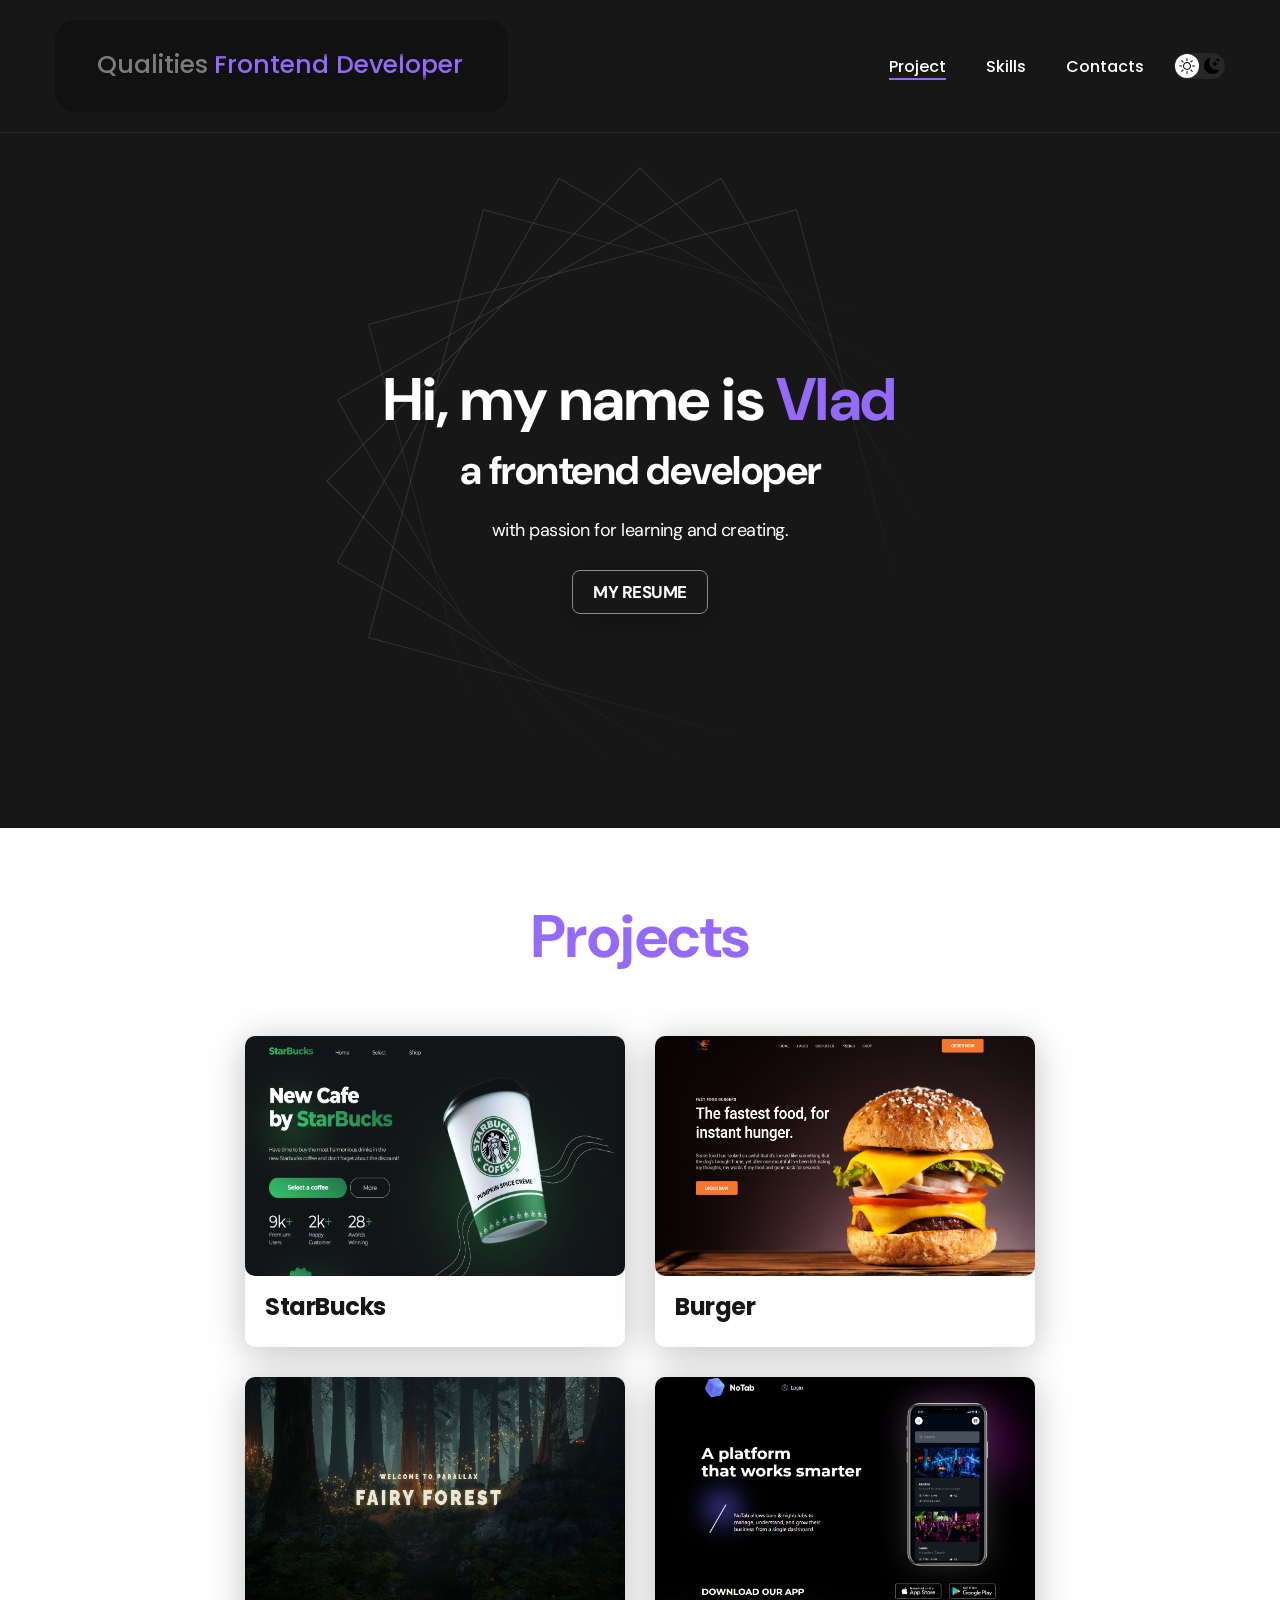
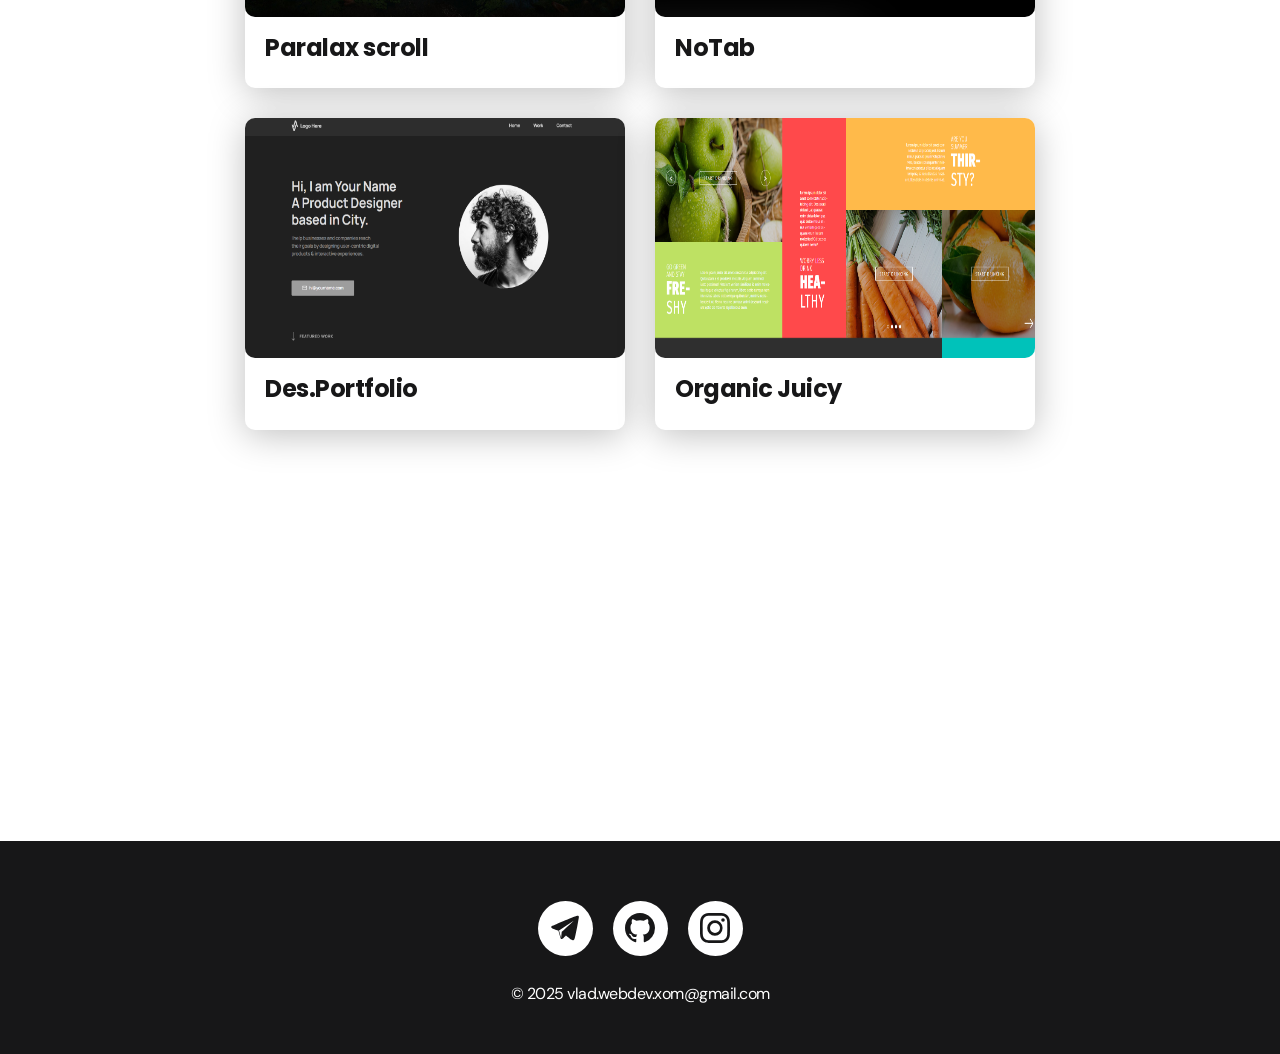
==== commit c18eb9e5: "Змінив кольори кнопок на сайті" ====
--- a/index.html
+++ b/index.html
@@ -11,12 +11,25 @@
 <body>
     <nav class="nav">
         <div class="container">
+            
             <div class="nav-row">
-                <!--<a href="./index.html" class="logo"><strong>Frontend</strong>DEV</a> 165 код css-->
+                <!--<a href="./index.html" class="logo"><strong>Frontend</strong>DEV</a> 165 код css
                 <a href="./index.html" class="logo" data-text="Awesome">
                     <span class="actual-text">&nbsp;VlaDEV&nbsp;</span>
                     <span aria-hidden="true" class="logo-hover__text">&nbsp;VlaDEV&nbsp;</span>
-                </a>
+                </a>-->
+                    <div class="card-slim">
+                      <div class="loader-slim">
+                        <p>Qualities</p>
+                        <div class="words-slim">
+                          <span class="word-slim">Frontend Developer</span>
+                          <span class="word-slim">2+ Years Experience</span>
+                          <span class="word-slim">Fast Development</span>
+                          <span class="word-slim">UI/UX</span>
+                          <span class="word-slim">Figma to code</span>
+                        </div>
+                      </div>
+                    </div>
 
                 <button class="dark-mode-btn">
                     <img src="./img/icons/Sun.svg" alt="" class="dark-mode-btn__icon">
--- a/css/main.css
+++ b/css/main.css
@@ -7,7 +7,7 @@
     --black: #171718;
     --black-border: #26292d;
     --white: #fff;
-    --purpule: #5c62ec;
+    --purpule: #956afa; /*#5c62ec*/
 
 
 
@@ -156,12 +156,14 @@
 }
 .nav-row {
     display: flex;
-    justify-content: flex-end;
+    justify-content: space-around;
     align-items: center;
     column-gap: 30px;
     row-gap: 20px;
     flex-wrap: wrap;
 }
+
+
                                                          /*LOGO*/
                                                          /*
 .logo {
@@ -175,6 +177,95 @@
     font-weight: 700;
 }
 */
+.card-slim {
+  /* color used to softly clip top and bottom of the .words container */
+  --bg-color: #111;
+  background-color: var(--bg-color);
+  padding: 1rem 2rem;
+  border-radius: 1.25rem;
+  margin-right: auto;
+}
+.loader-slim {
+  color: rgb(124, 124, 124);
+  font-family: "Poppins", sans-serif;
+  font-weight: 500;
+  font-size: 25px;
+  -webkit-box-sizing: content-box;
+  box-sizing: content-box;
+  height: 40px;
+  padding: 10px 10px;
+  display: -webkit-box;
+  display: -ms-flexbox;
+  display: flex;
+  border-radius: 8px;
+}
+
+.words-slim {
+  overflow: hidden;
+  position: relative;
+}
+.words-slim::after {
+  content: "";
+  position: absolute;
+  inset: 0;
+  background: linear-gradient(
+    var(--bg-color) 10%,
+    transparent 30%,
+    transparent 70%,
+    var(--bg-color) 90%
+  );
+  z-index: 20;
+}
+
+.word-slim {
+  display: block;
+  height: 100%;
+  padding-left: 6px;
+  color: #956afa;
+  animation: spin_4991 4s infinite;
+}
+
+@keyframes spin_4991 {
+  10% {
+    -webkit-transform: translateY(-102%);
+    transform: translateY(-102%);
+  }
+
+  25% {
+    -webkit-transform: translateY(-100%);
+    transform: translateY(-100%);
+  }
+
+  35% {
+    -webkit-transform: translateY(-202%);
+    transform: translateY(-202%);
+  }
+
+  50% {
+    -webkit-transform: translateY(-200%);
+    transform: translateY(-200%);
+  }
+
+  60% {
+    -webkit-transform: translateY(-302%);
+    transform: translateY(-302%);
+  }
+
+  75% {
+    -webkit-transform: translateY(-300%);
+    transform: translateY(-300%);
+  }
+
+  85% {
+    -webkit-transform: translateY(-402%);
+    transform: translateY(-402%);
+  }
+
+  100% {
+    -webkit-transform: translateY(-400%);
+    transform: translateY(-400%);
+  }
+}
 .logo{
   height: auto;
   background: transparent;
@@ -377,10 +468,10 @@
 .header-btn:hover {
   color: #ffffff;
   background: var(--accent);
-  border: 1px solid #5c62ec;
+  border: 1px solid var(--accent);
   text-shadow: 0 0 5px #ffffff, 0 0 10px #ffffff, 0 0 20px #ffffff;
-  box-shadow: 0 0 5px #5c62ec, 0 0 20px #5c62ec, 0 0 50px #5c62ec,
-    0 0 100px #5c62ec;
+  box-shadow: 0 0 5px var(--accent), 0 0 20px var(--accent),
+    0 0 50px var(--accent), 0 0 100px var(--accent);
 }
 
 /* 
@@ -502,13 +593,14 @@
     background-color: var(--project-card-bg);
     box-shadow: var(--box-shadow);
     border-radius: 10px;
-}
-
-.project__img {
-    height: 240px;
-    border-radius: 10px;
-}
-
+    opacity: 0;
+    transform: translateX(-50px);
+    transition: all 0.6s ease-out;
+}
+.project.show {
+    opacity: 1;
+    transform: translateX(0);
+}
 .project__title {
     padding: 15px 20px 25px;
     font-weight: 700;
@@ -516,6 +608,17 @@
     line-height: 1.3;
     color: var(--project-card-text);
 }
+.project:hover {
+  background-color: var(--accent);
+}
+
+
+.project__img {
+    height: 240px;
+    border-radius: 10px;
+}
+
+
 
 /* Project details */
 
@@ -790,6 +893,16 @@
     height: 120px;
   }
 }*/
+@media (max-width: 780px) {
+  .nav-row {
+    justify-content: center;
+  }
+  .card-slim {
+    margin-right: auto;
+    margin-left: auto;
+}
+
+}
 
 
 @media (max-width: 620px) {
@@ -802,9 +915,6 @@
     }
     .header__title strong {
         font-size: 40px;
-    }
-    .nav-row {
-        justify-content: space-between;
     }
     .dark-mode-btn {
         order: 0;
@@ -846,6 +956,15 @@
         margin-bottom: 20px;
         font-size: 22px;
     }
+}
+@media (max-width: 500px) {
+  .card-slim {
+    display: none;
+    
+  }
+  .nav-row {
+    justify-content: flex-start;
+  }
 }
 
 
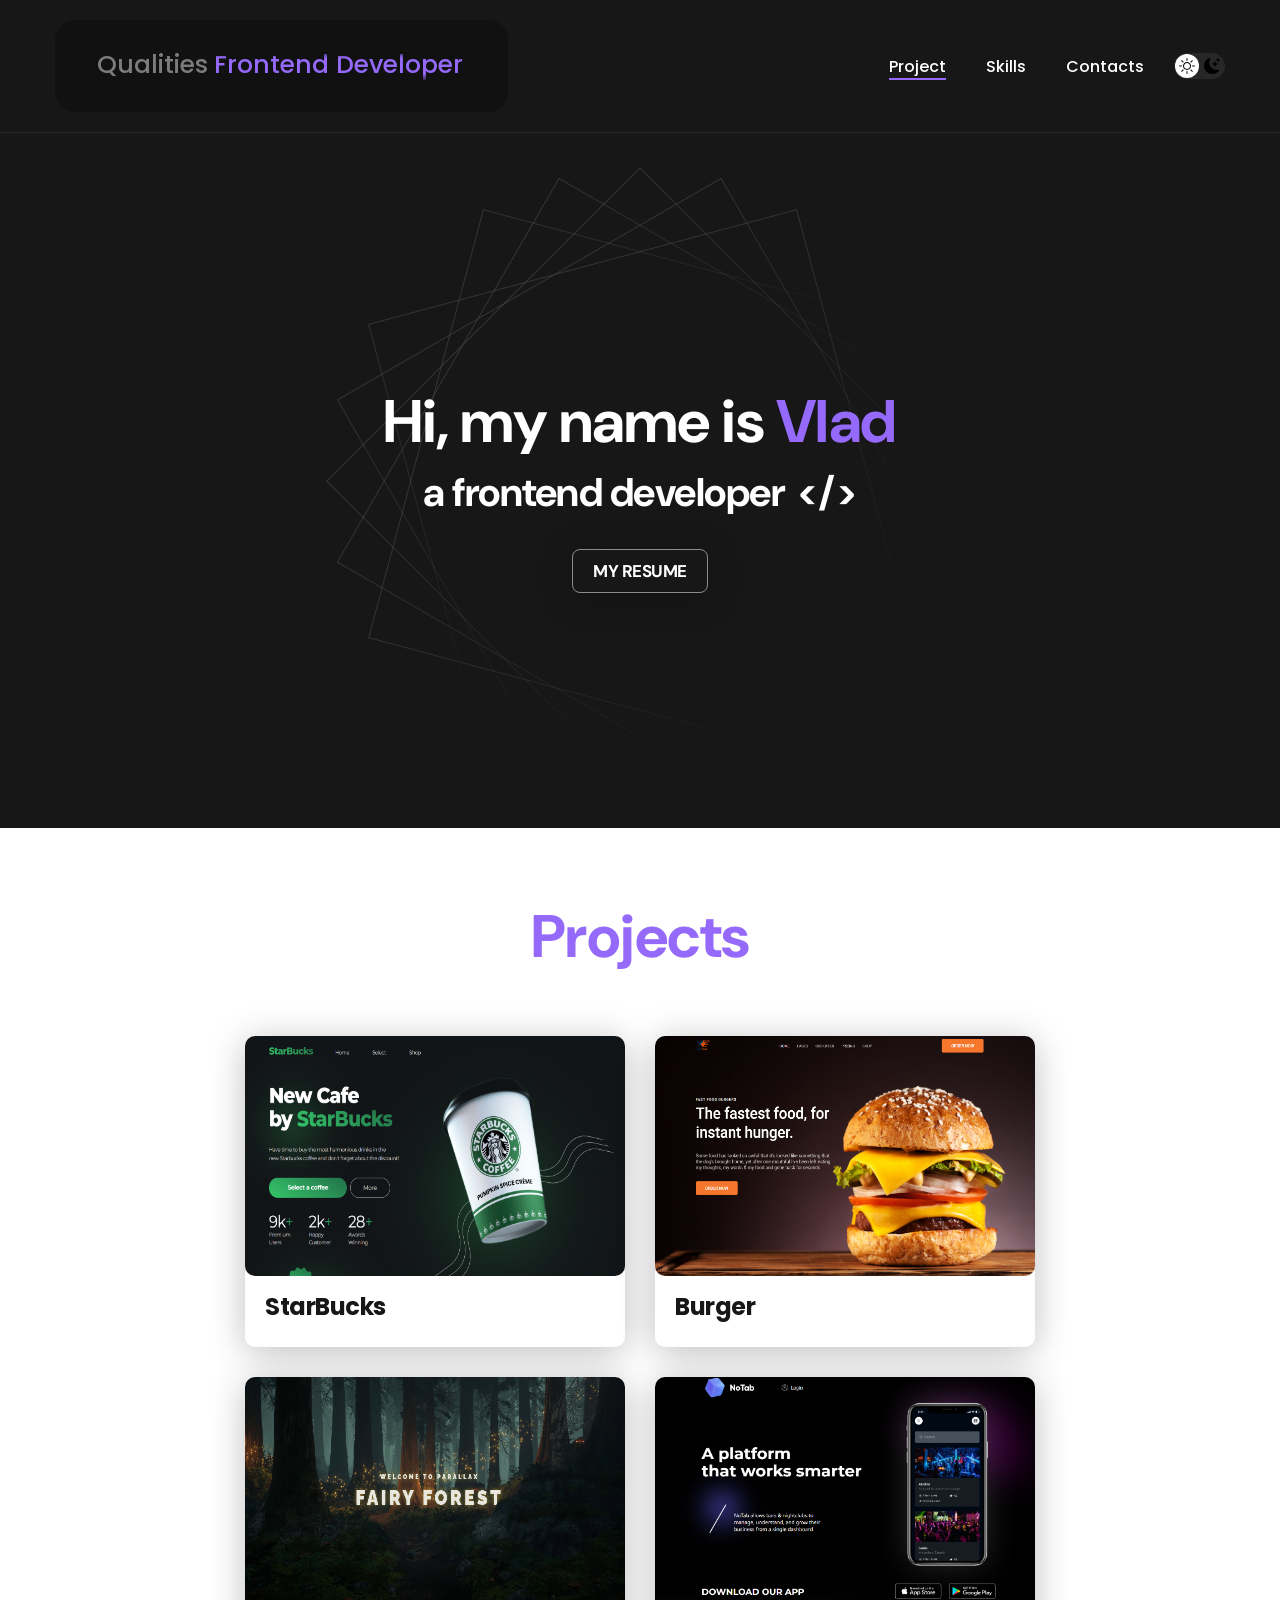
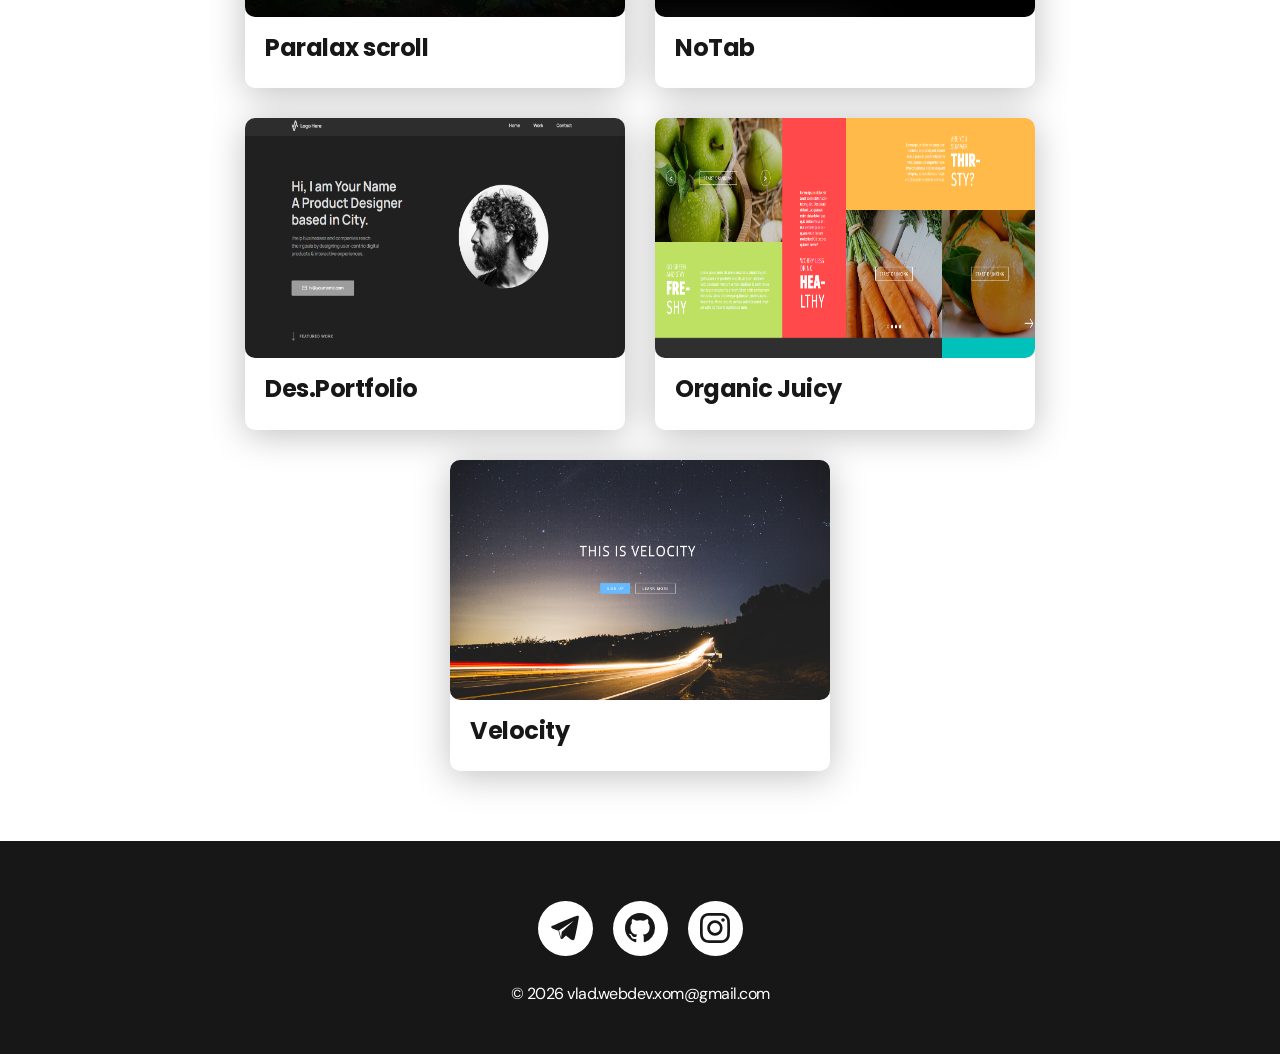
==== commit ec913a12: "Оновив сайт: зміни в HTML, CSS та JS" ====
--- a/index.html
+++ b/index.html
@@ -46,16 +46,20 @@
         </div>
     </nav>
 
-    <header class="header">
-        <div class="header__wrapper">
-            <h1 class="header__title"><strong>Hi, my name is <em>Vlad</em></strong><br>a frontend developer</h1>
-                <div class="header__text">
-                    <p>with passion for learning and creating.</p>
-                </div>
-                <!--class="btn" Був такий клас але змінив 300 строчка css-->
-                <a href=".//resume.html" class="header-btn">My resume</a>
-        </div>
-    </header>
+<header class="header">
+  <div class="header__wrapper">
+    <h1 class="header__title">
+      <strong>Hi, my name is <em>Vlad</em></strong><br>
+      <span id="typing"></span>
+    </h1>
+
+    <div class="header__text">
+      <p></p>
+    </div>
+
+    <a href="./resume.html" class="header-btn">My resume</a>
+  </div>
+</header>
 
     <main class="section">
         <div class="container">
@@ -126,7 +130,7 @@
                 <a
                   data-social="telegram"
                   aria-label="Telegram"
-                  href="https://t.me/vlad_wrtx">
+                  href="https://t.me/vlad_xom">
                   <div class="filled"></div>
                   <svg viewBox="0 0 100 100" version="1.1">
                     <path
@@ -179,7 +183,7 @@
               </li>
             </ul>
             <div class="copyright">
-                <p>© 2025 vlad.webdev.xom@gmail.com</p>
+                <p>© 2026 vlad.webdev.xom@gmail.com</p>
             </div>
             </div>
         </div>
--- a/css/main.css
+++ b/css/main.css
@@ -472,6 +472,18 @@
   text-shadow: 0 0 5px #ffffff, 0 0 10px #ffffff, 0 0 20px #ffffff;
   box-shadow: 0 0 5px var(--accent), 0 0 20px var(--accent),
     0 0 50px var(--accent), 0 0 100px var(--accent);
+}
+
+
+#typing::after {
+  content: "</>";
+  margin-left: 4px;
+  animation: blink 1s infinite;
+}
+
+@keyframes blink {
+  0%, 50%, 100% { opacity: 1; }
+  25%, 75% { opacity: 0; }
 }
 
 /* 
@@ -911,7 +923,7 @@
         min-height: unset;
     }
     .header__title {
-        font-size: 30px;
+        font-size: 25px;
     }
     .header__title strong {
         font-size: 40px;
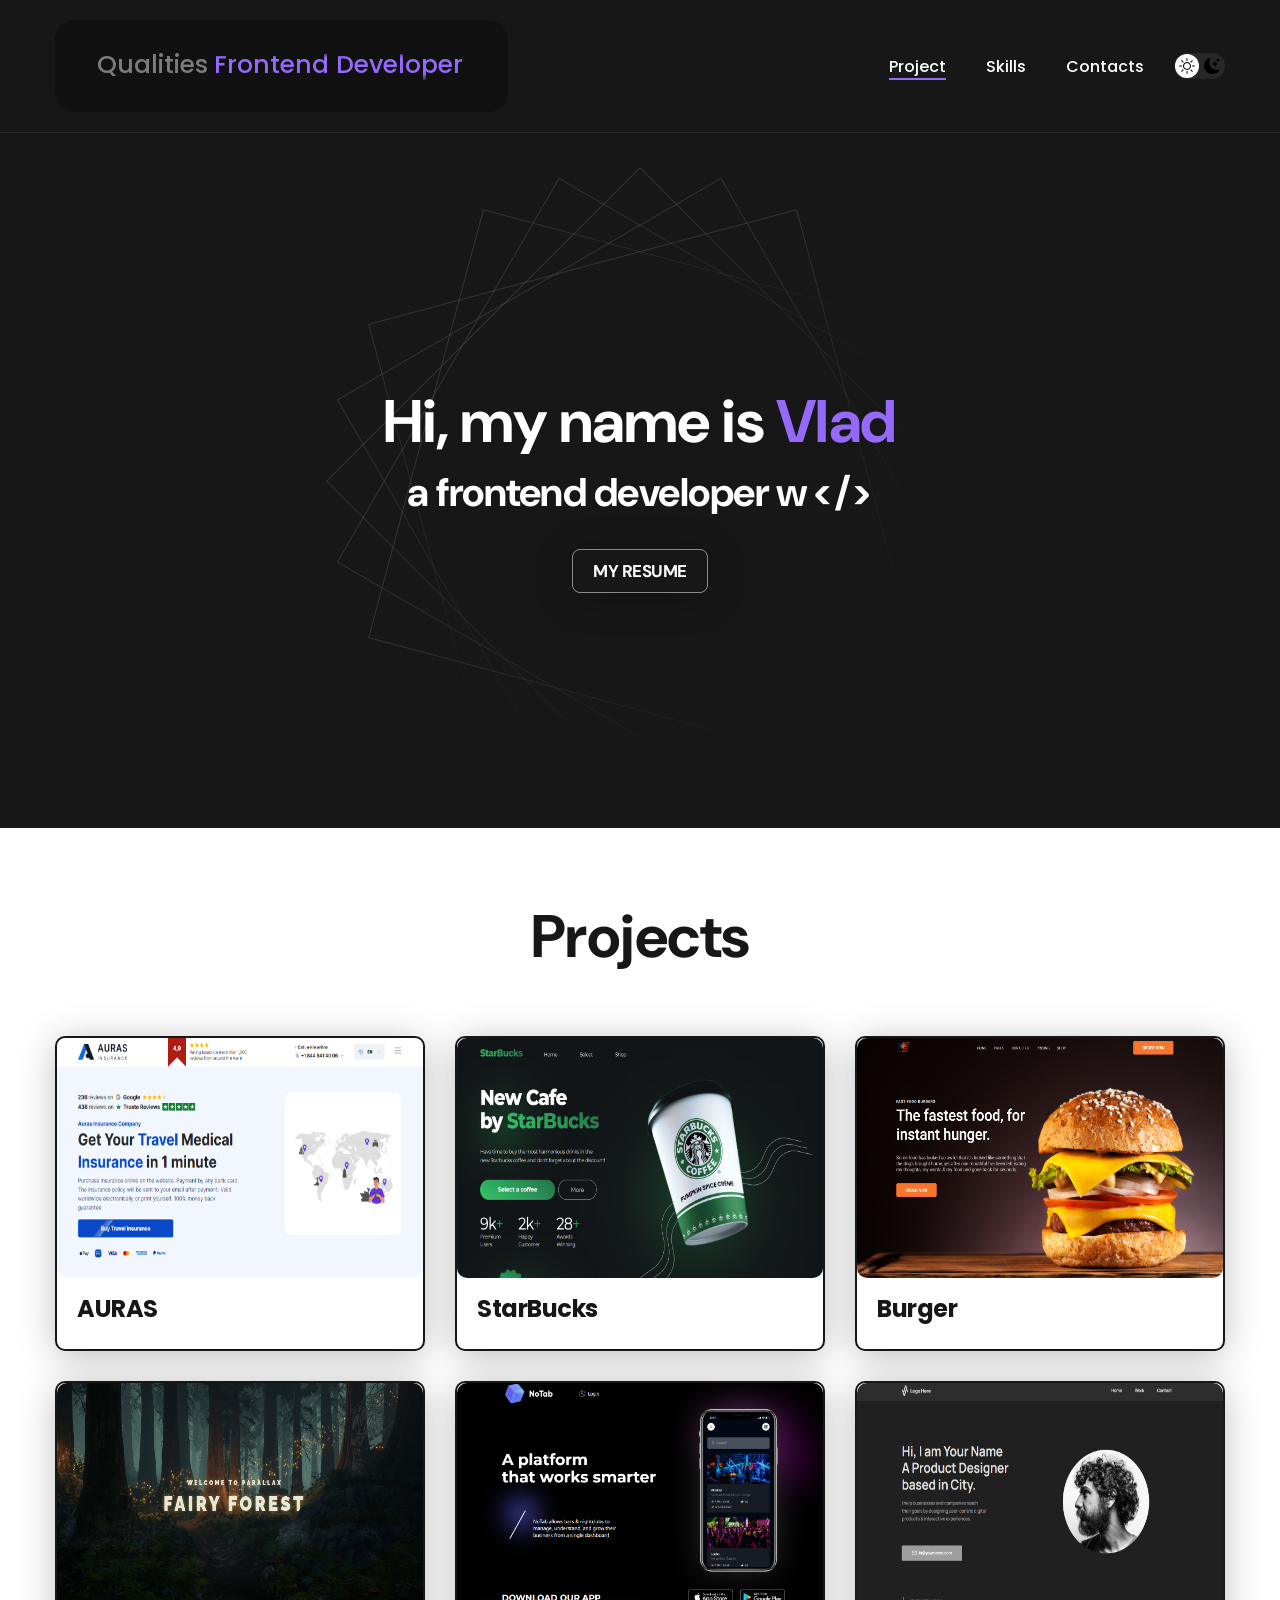
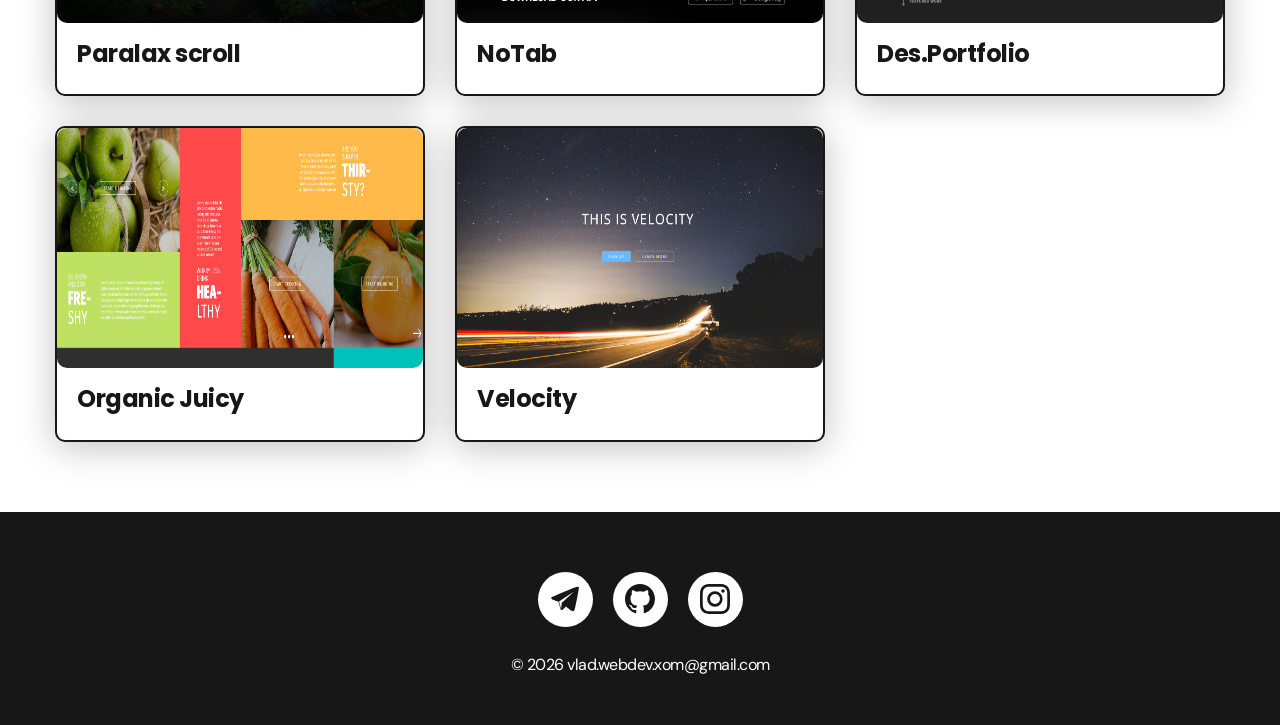
==== commit ddca6267: "reset" ====
--- a/index.html
+++ b/index.html
@@ -65,6 +65,12 @@
         <div class="container">
             <h2 class="title-1">Projects</h2>
             <ul class="projects">
+                <li class="project">
+                    <a href="https://vlad-xom.github.io/AURAS/">
+                    <img src="./img/projects/img-site-13.png" alt="Project img" class="project__img">
+                    <h3 class="project__title">AURAS</h3>
+                    </a>
+                </li>
                 <li class="project">
                     <a href="https://vlad-xom.github.io/Starbucks-/">
                     <img src="./img/projects/img-site-9.png" alt="Project img" class="project__img">
--- a/css/main.css
+++ b/css/main.css
@@ -8,6 +8,7 @@
     --black-border: #26292d;
     --white: #fff;
     --purpule: #956afa; /*#5c62ec*/
+    --page-bg-color: #ffffff;
 
 
 
@@ -22,9 +23,9 @@
     --fs-size: 2em;
 
     /* light mode */
-    --page-bg: var(--white);
+    --page-bg: var(--page-bg-color);
     --text-color: var(--black);
-    --title-1: var(--accent);
+    --title-1: var(--black);
     --color-icons: var(--accent);
     --project-card-bg: var(--white);
     --project-card-text: var(--black);
@@ -593,9 +594,9 @@
 
 
 .projects {
-    display: flex;
+    display: grid;
     justify-content: center;
-    flex-wrap: wrap;
+    grid-template-columns: 1fr 1fr 1fr;
     column-gap: 30px;
     row-gap: 30px;
 }
@@ -610,6 +611,7 @@
     transition: all 0.6s ease-out;
 }
 .project.show {
+    border: 2px solid var(--black);
     opacity: 1;
     transform: translateX(0);
 }
@@ -831,6 +833,15 @@
 .floating-menu {
   display: none;
 }
+
+
+
+
+
+
+
+
+
 
 /* Активується при ширині <=700px */
 /* @media (max-width: 700px) {
@@ -905,6 +916,14 @@
     height: 120px;
   }
 }*/
+@media (max-width: 1270px) {
+  .projects {
+    display: flex;
+    justify-content: center;
+    flex-wrap: wrap;
+  }
+}
+
 @media (max-width: 780px) {
   .nav-row {
     justify-content: center;
@@ -912,11 +931,9 @@
   .card-slim {
     margin-right: auto;
     margin-left: auto;
-}
-
-}
-
-
+  }
+
+}
 @media (max-width: 620px) {
 
     .header {
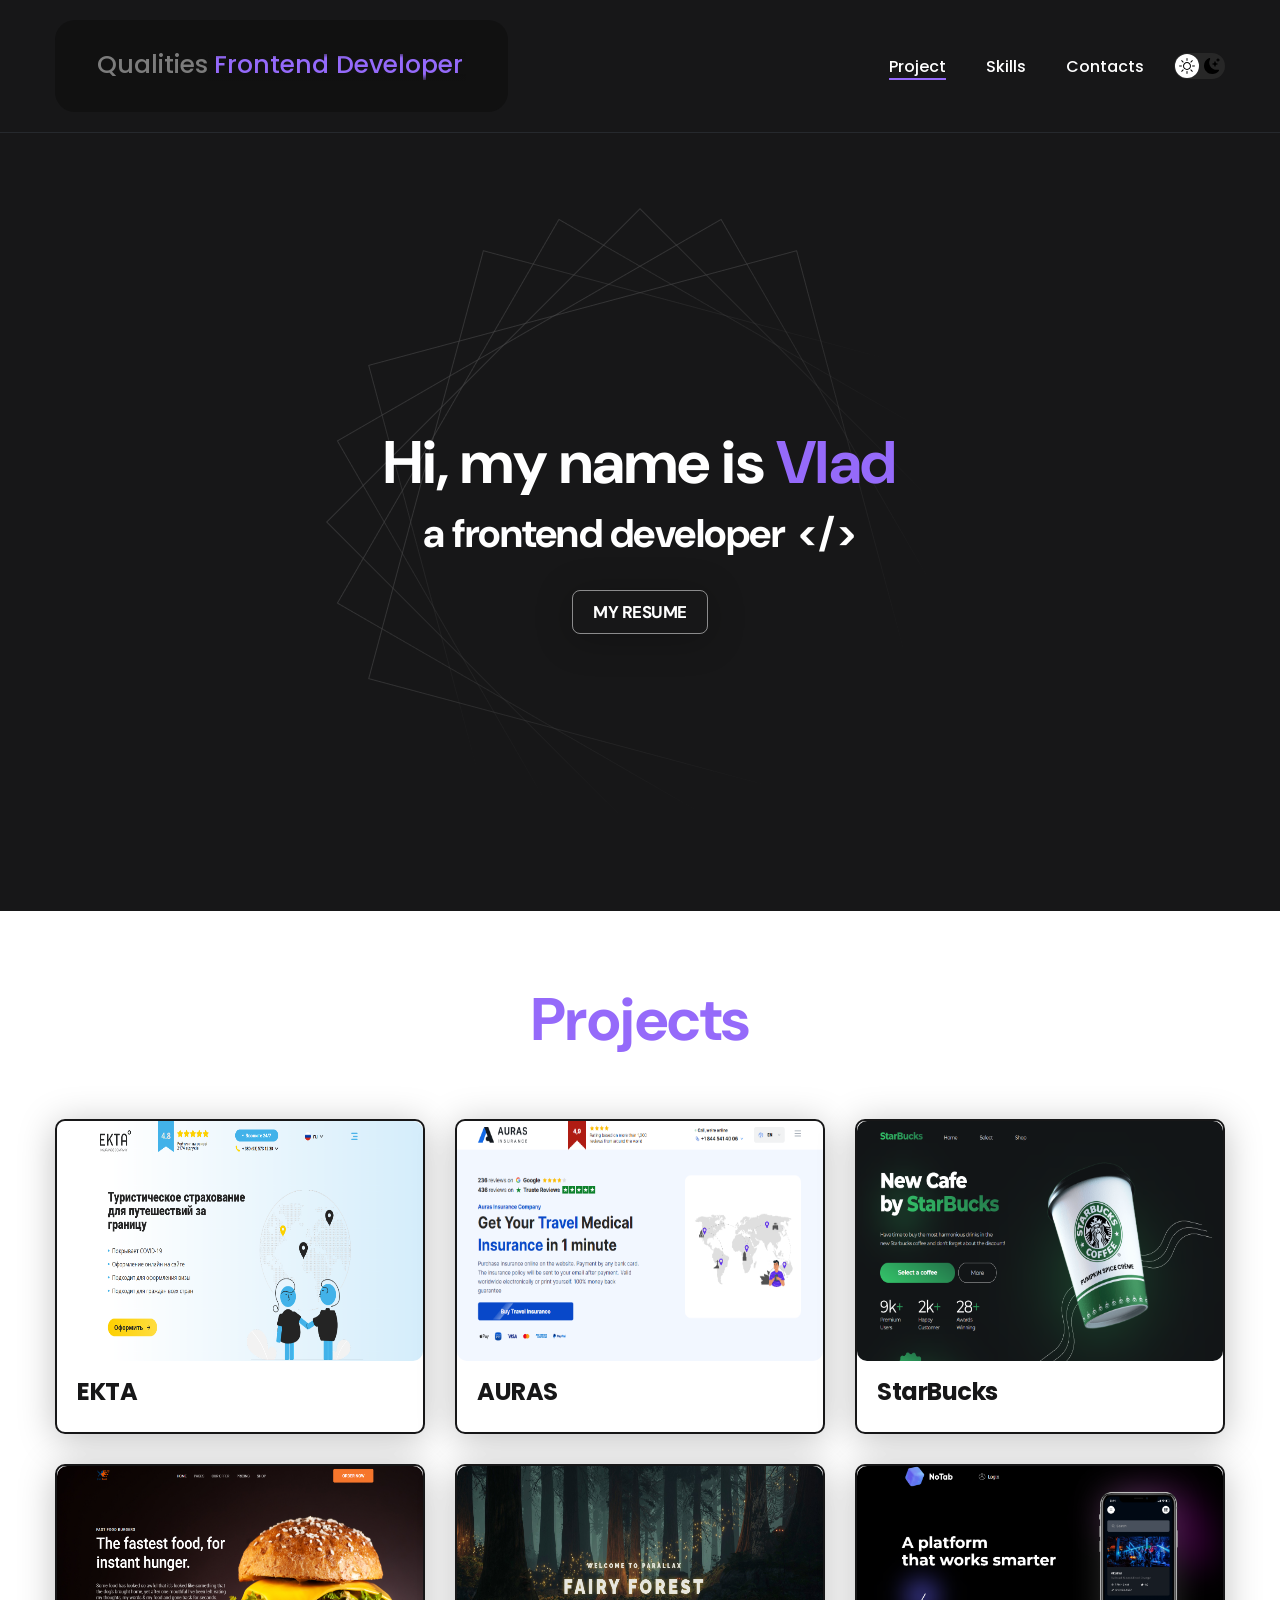
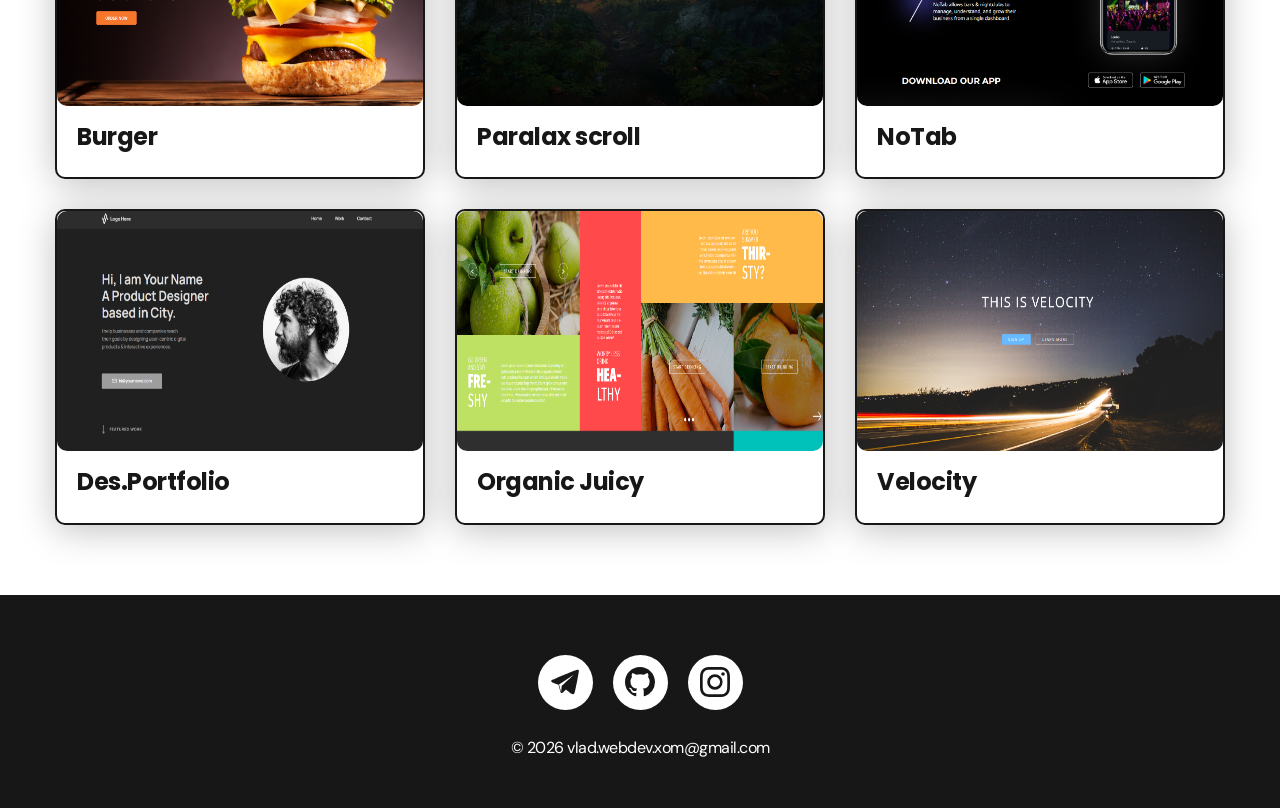
==== commit ef9e03a3: "restart comiit" ====
--- a/index.html
+++ b/index.html
@@ -65,6 +65,12 @@
         <div class="container">
             <h2 class="title-1">Projects</h2>
             <ul class="projects">
+                <li class="project">
+                    <a href="https://vlad-xom.github.io/EKTA/">
+                    <img src="./img/projects/img-site-14.png" alt="Project img" class="project__img">
+                    <h3 class="project__title">EKTA</h3>
+                    </a>
+                </li>
                 <li class="project">
                     <a href="https://vlad-xom.github.io/AURAS/">
                     <img src="./img/projects/img-site-13.png" alt="Project img" class="project__img">
--- a/css/main.css
+++ b/css/main.css
@@ -375,7 +375,7 @@
     display: flex;
     justify-content: center;
     align-items: center;
-    min-height: 695px;
+    min-height: 778px;
     padding: 40px 0;
     background-color: var(--dark-bg);
     color: var(--header-text);
@@ -660,8 +660,57 @@
     line-height: 1.3;
 }
 
-/* Content list */
-
+/* skills */
+.title-1 {
+  color: var(--color-icons);
+}
+.skills--grid {
+    display: grid;
+    grid-template-columns: repeat(auto-fit, minmax(320px, 1fr));
+    gap: 30px;
+    margin-top: 50px;
+}
+
+.skills--card {
+    background: linear-gradient(135deg, rgba(255,255,255,0.1), rgba(255,255,255,0.02));
+    border-radius: 30px;
+    padding: 1px; /* Для градієнтної рамки */
+    position: relative;
+    backdrop-filter: blur(10px);
+}
+
+.skills--card-inner {
+    background: var(--project-card-bg);
+    border-radius: 29px;
+    padding: 40px;
+    height: 100%;
+    color: var(--project-card-text);
+    border: 2px solid var(--accent);
+}
+
+.skills--tech-grid {
+    display: grid;
+    grid-template-columns: 1fr 1fr;
+    gap: 15px;
+    list-style: none;
+    margin-top: 20px;
+}
+
+.skills--tech-grid li {
+    background: rgba(92, 98, 236, 0.05);
+    padding: 10px;
+    border-radius: 12px;
+    text-align: center;
+    font-size: 15px;
+    border: 1px solid rgba(255, 255, 255, 0.05);
+    transition: 0.3s;
+}
+
+.skills--tech-grid li:hover {
+    background: var(--accent);
+    transform: translateY(-5px);
+    color: var(--white);
+}
 
 
                                                              /* Footer */
